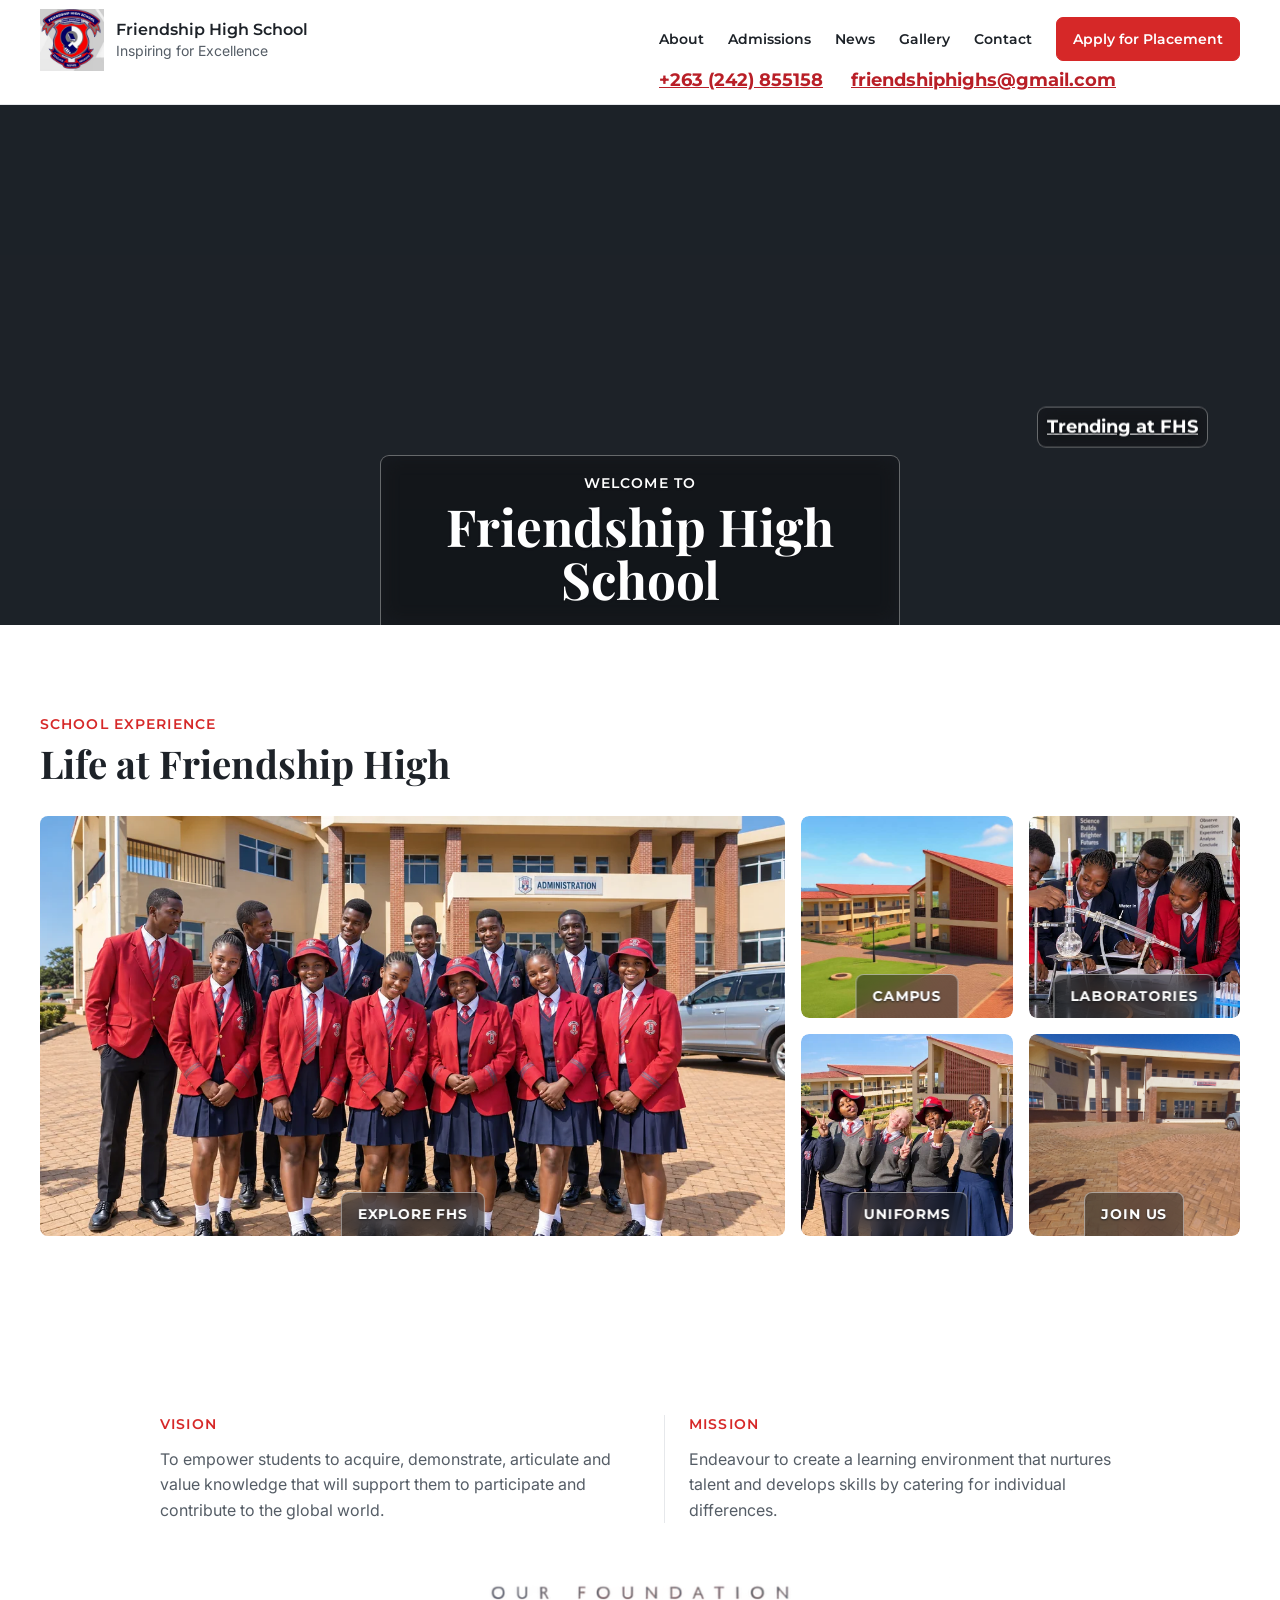
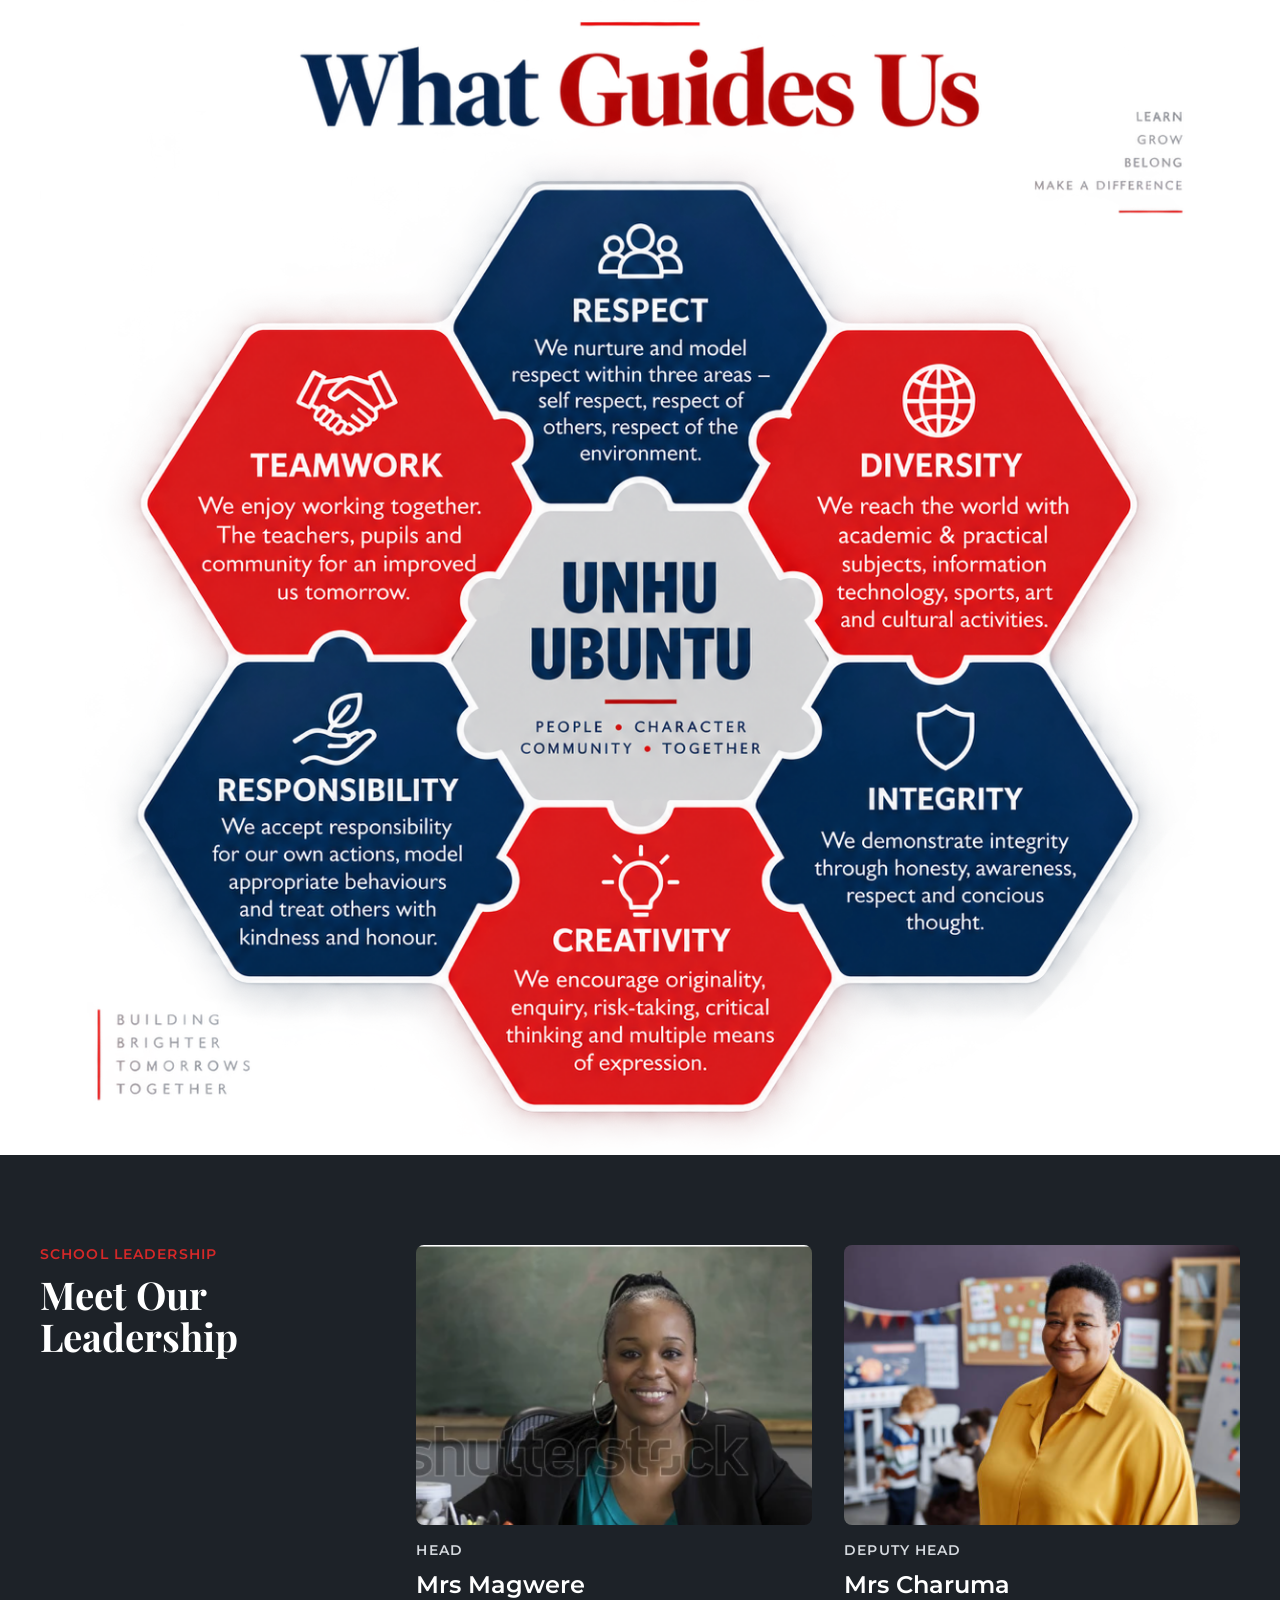
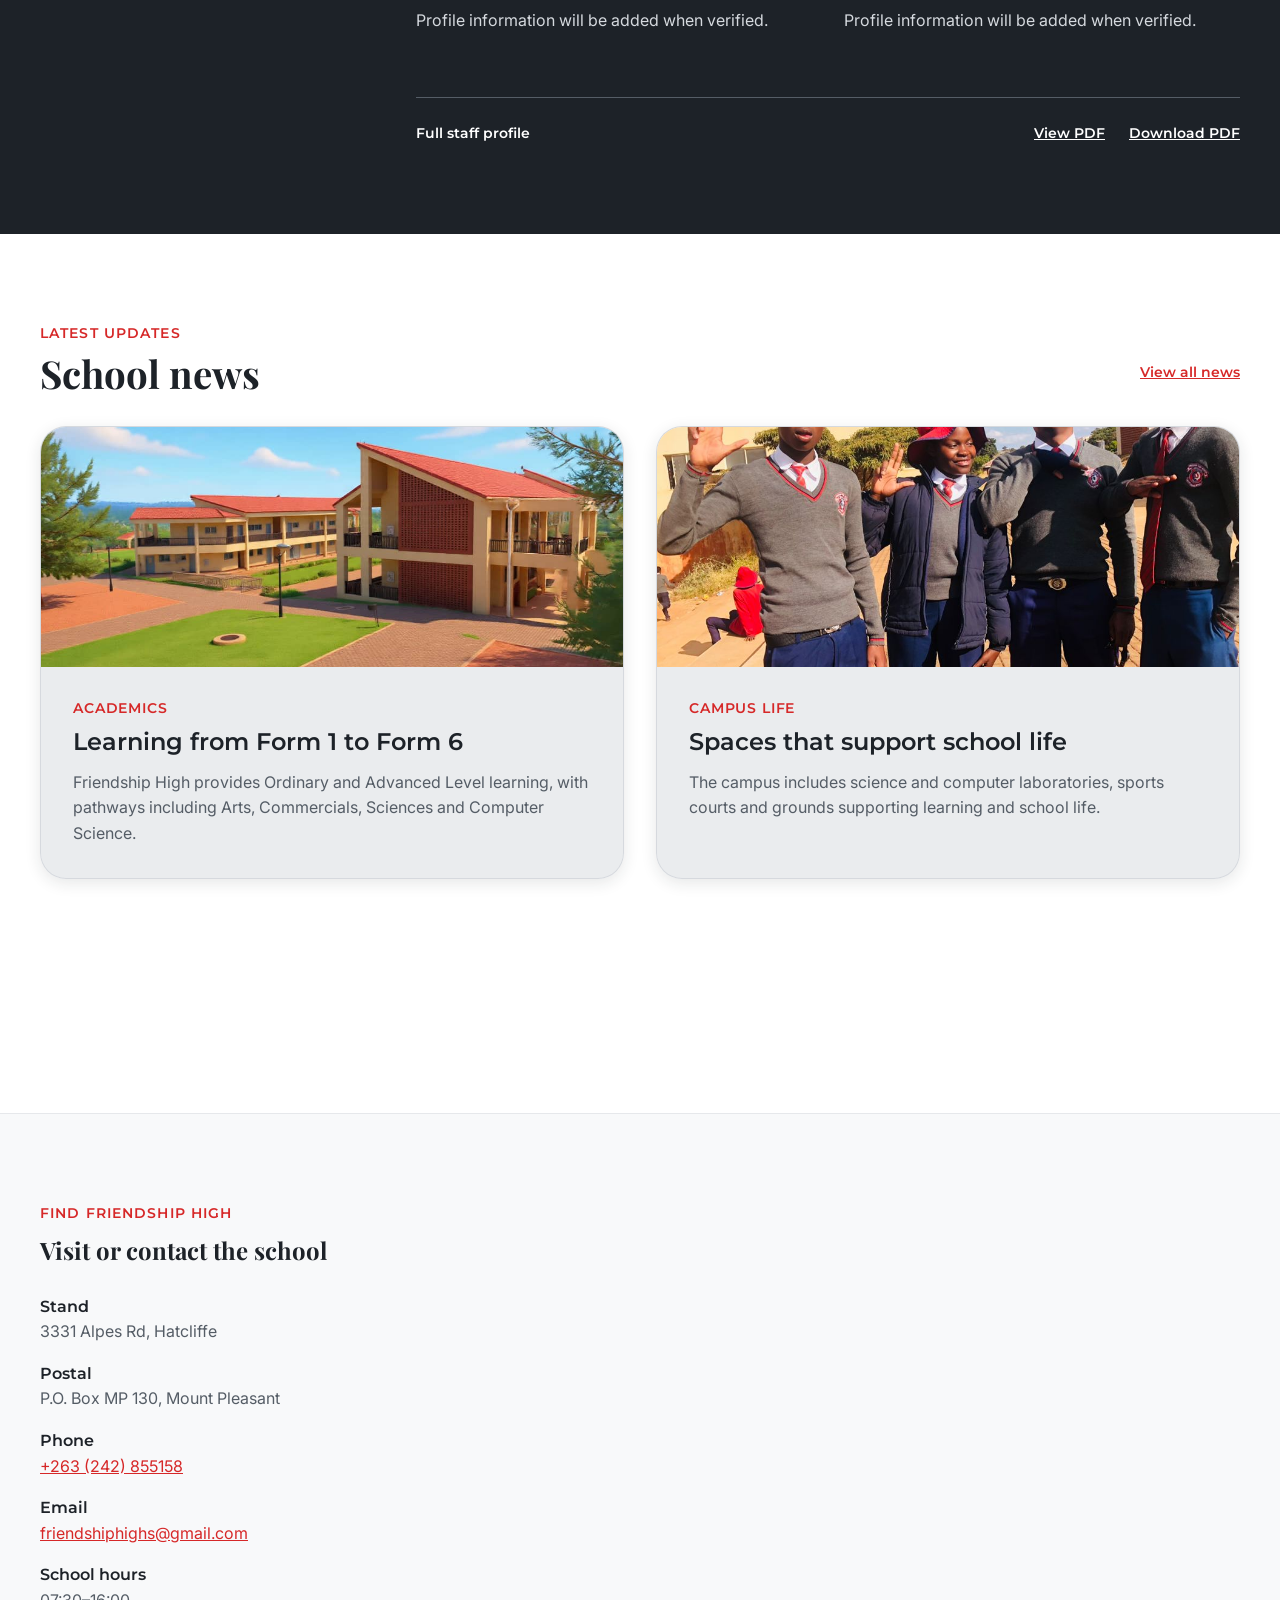
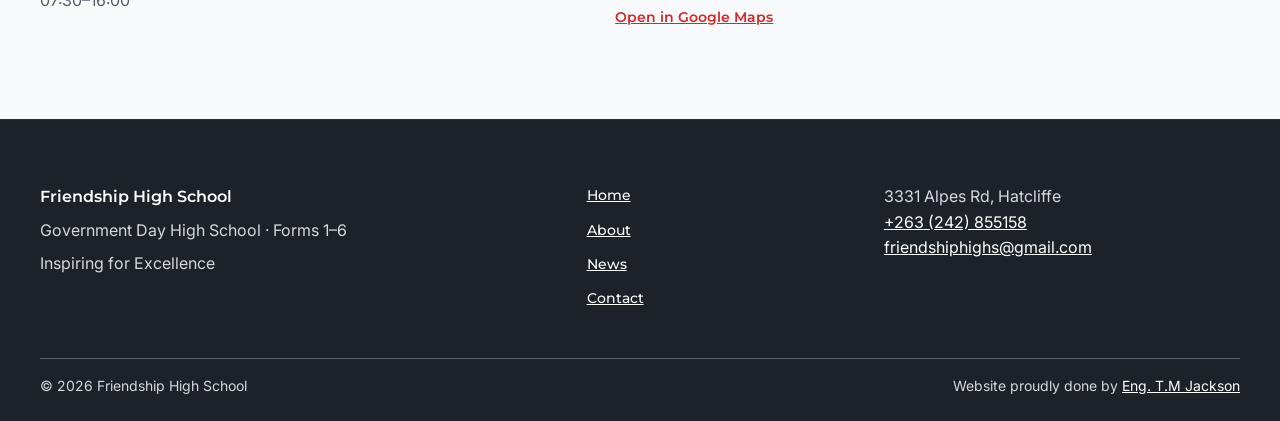
==== index.html @ 5ed2aac4 "Publish Friendship High School website" ====
<!doctype html>
<html lang="en">
<head>
  <meta charset="utf-8">
  <meta name="viewport" content="width=device-width, initial-scale=1">
  <meta name="description" content="Friendship High School, a government day high school in Hatcliffe, Harare.">
  <title>Friendship High School | Hatcliffe, Harare</title>
  <link rel="preconnect" href="https://fonts.googleapis.com">
  <link rel="preconnect" href="https://fonts.gstatic.com" crossorigin>
  <link href="https://fonts.googleapis.com/css2?family=Inter:wght@400;500;600;700&amp;family=Montserrat:wght@500;600;700&amp;family=Playfair+Display:wght@600;700&amp;display=swap" rel="stylesheet">
  <link rel="stylesheet" href="static/css/main.css">
  <script src="static/js/main.js" defer></script>
</head>
<body>
  <a class="skip-link" href="#main-content">Skip to main content</a>

  <header class="site-header">
    <div class="container header-layout">
      <a class="school-mark" href="index.html" aria-label="Friendship High School home">
        <img class="school-logo" src="static/images/friendship-high-logo.png" alt="">
        <span>
          <strong>Friendship High School</strong>
          <small>Inspiring for Excellence</small>
        </span>
      </a>

      <button class="menu-toggle" type="button" aria-expanded="false" aria-controls="primary-navigation">
        <span class="menu-icon" aria-hidden="true"></span>
        <span>Menu</span>
      </button>

      <nav id="primary-navigation" class="primary-navigation" aria-label="Primary navigation">
        <a href="about.html" >About</a>
        <a href="admissions.html" >Admissions</a>
        <a href="news.html" >News</a>
        <a href="gallery.html" >Gallery</a>
        <a href="contact.html" >Contact</a>
        <a class="placement-link" href="admissions.html#application">Apply for Placement</a>
        <div class="header-contact-ticker" aria-label="School contact details">
          <div class="header-contact-ticker-track">
            <a href="tel:+263242855158">+263 (242) 855158</a>
            <a href="mailto:friendshiphighs@gmail.com">friendshiphighs@gmail.com</a>
          </div>
        </div>
      </nav>
    </div>
  </header>

  <main id="main-content">
    
  <section id="welcome" class="section hero" aria-labelledby="hero-title">
    <div class="container hero-layout">
      <div class="hero-copy">
        <div class="hero-welcome">
          <p class="eyebrow">Welcome to</p>
          <h1 id="hero-title"><span>Friendship High</span><span>School</span></h1>
        </div>
        <div class="hero-contact-ticker" aria-label="School contact details">
          <div class="hero-contact-ticker-track">
            <a href="tel:+263242855158">+263 (242) 855158</a>
            <a href="mailto:friendshiphighs@gmail.com">friendshiphighs@gmail.com</a>
          </div>
        </div>
        <a class="hero-trending" href="news.html">Trending at FHS</a>
      </div>
      <video class="hero-video" autoplay muted loop playsinline preload="metadata" aria-label="Aerial view of Friendship High School">
        <source src="static/videos/fhs-aerial.mp4" type="video/mp4">
      </video>
    </div>
  </section>

  <section id="experience" class="section experience" aria-labelledby="experience-title">
    <div class="container">
      <div class="section-heading">
        <p class="eyebrow">School experience</p>
        <h2 id="experience-title">Life at Friendship High</h2>
      </div>
      <div class="experience-grid">
        <div class="experience-visual experience-main-picture">
          <picture>
            <source type="image/webp" srcset="static/images/homepage-experience-main-administration-2026-09-640.webp 640w, static/images/homepage-experience-main-administration-2026-09-1200.webp 1200w, static/images/homepage-experience-main-administration-2026-09-1692.webp 1692w" sizes="(max-width: 800px) 100vw, 67vw">
            <img class="experience-main" src="static/images/homepage-experience-main-administration-2026-09.png" width="1692" height="930" alt="Friendship High School learners gathered outside the administration building." loading="lazy">
          </picture>
          <a class="experience-image-link" href="about.html">Explore FHS</a>
        </div>
        <div class="experience-supporting">
          <div class="experience-visual">
            <picture>
              <img src="static/images/school-campus.jpg" width="1080" height="607" alt="Friendship High School campus buildings and courtyard." loading="lazy">
            </picture>
            <a class="experience-image-link" href="gallery.html">Campus</a>
          </div>
          <div class="experience-visual">
            <picture>
              <source type="image/webp" srcset="static/images/homepage-experience-science-2026-09-640.webp 640w, static/images/homepage-experience-science-2026-09-1200.webp 1200w, static/images/homepage-experience-science-2026-09-1671.webp 1671w" sizes="(max-width: 520px) 50vw, 17vw">
              <img src="static/images/homepage-experience-science-2026-09.png" width="1671" height="941" alt="Friendship High School learners conducting a science experiment in a laboratory." loading="lazy">
            </picture>
            <a class="experience-image-link" href="gallery.html">Laboratories</a>
          </div>
          <div class="experience-visual">
            <picture>
              <source type="image/webp" srcset="static/images/homepage-experience-learners-campus-2026-09-640.webp 640w, static/images/homepage-experience-learners-campus-2026-09-1200.webp 1200w, static/images/homepage-experience-learners-campus-2026-09-1672.webp 1672w" sizes="(max-width: 520px) 50vw, 17vw">
              <img src="static/images/homepage-experience-learners-campus-2026-09.png" width="1672" height="941" alt="Six Friendship High School learners standing together on the school grounds." loading="lazy">
            </picture>
            <a class="experience-image-link" href="about.html">Uniforms</a>
          </div>
          <div class="experience-visual">
            <img src="static/images/school-life-tile-4.jpg" alt="Friendship High School administration block and paved entrance area." loading="lazy">
            <a class="experience-image-link" href="admissions.html">Join Us</a>
          </div>
        </div>
      </div>
    </div>
  </section>

  <section id="identity" class="section identity" aria-labelledby="identity-title">
    <div class="container">
      <div class="foundation-statements">
        <article>
          <p class="eyebrow">Vision</p>
          <p>To empower students to acquire, demonstrate, articulate and value knowledge that will support them to participate and contribute to the global world.</p>
        </article>
        <article>
          <p class="eyebrow">Mission</p>
          <p>Endeavour to create a learning environment that nurtures talent and develops skills by catering for individual differences.</p>
        </article>
      </div>
      <figure class="foundation-visual">
        <a href="static/images/our-foundation-v2.png" target="_blank" rel="noopener" aria-label="Open the What Guides Us graphic at full size">
          <img src="static/images/our-foundation-v2.png" alt="Our Foundation: Friendship High School values of Respect, Diversity, Teamwork, Integrity, Creativity and Responsibility, centred around Unhu Ubuntu.">
        </a>
        <figcaption id="identity-title" class="visually-hidden">What Guides Us</figcaption>
      </figure>
    </div>
  </section>

  <section id="leadership" class="section leadership" aria-labelledby="leadership-title">
    <div class="container leadership-layout">
      <div class="section-heading leadership-heading">
        <p class="eyebrow">School leadership</p>
        <h2 id="leadership-title">Meet Our Leadership</h2>
      </div>

      <div class="leadership-profiles">
        <article class="leader-profile">
          <img class="leader-photo" src="static/images/head-portrait-temporary.png" alt="Temporary portrait image for the Head, Mrs Magwere.">
          <p class="leader-role">Head</p>
          <h3>Mrs Magwere</h3>
          <p>Profile information will be added when verified.</p>
        </article>

        <article class="leader-profile">
          <img class="leader-photo" src="static/images/deputy-portrait-temporary.png" alt="Temporary portrait image for the Deputy Head, Mrs Charuma.">
          <p class="leader-role">Deputy Head</p>
          <h3>Mrs Charuma</h3>
          <p>Profile information will be added when verified.</p>
        </article>
      </div>

      <div class="staff-profile-actions" aria-label="Full staff profile document">
        <span>Full staff profile</span>
        <a href="static/documents/leadership-and-staff-profile.pdf" target="_blank" rel="noopener">View PDF</a>
        <a href="static/documents/leadership-and-staff-profile.pdf" download>Download PDF</a>
      </div>
    </div>
  </section>

  <section id="news" class="section news" aria-labelledby="news-title">
    <div class="container">
      <div class="news-heading-row">
        <div class="section-heading">
          <p class="eyebrow">Latest updates</p>
          <h2 id="news-title">School news</h2>
        </div>
        <a class="news-all-link" href="news.html">View all news</a>
      </div>
      <div class="news-list">
        <article class="news-item">
          <img class="news-image" src="static/images/school-campus.jpg" alt="Friendship High School campus buildings and courtyard.">
          <div class="news-item-copy">
            <p class="placeholder-label">Academics</p>
            <h3>Learning from Form 1 to Form 6</h3>
            <p>Friendship High provides Ordinary and Advanced Level learning, with pathways including Arts, Commercials, Sciences and Computer Science.</p>
          </div>
        </article>
        <article class="news-item">
          <img class="news-image" src="static/images/school-life-learners.jpg" alt="Friendship High School learners standing together outdoors.">
          <div class="news-item-copy">
            <p class="placeholder-label">Campus life</p>
            <h3>Spaces that support school life</h3>
            <p>The campus includes science and computer laboratories, sports courts and grounds supporting learning and school life.</p>
          </div>
        </article>
      </div>
    </div>
  </section>

  <section id="find-us" class="section location" aria-labelledby="location-title">
    <div class="container location-layout">
      <div>
        <p class="eyebrow">Find Friendship High</p>
        <h2 id="location-title">Visit or contact the school</h2>
        <address class="contact-details">
          <p><strong>Stand</strong><br>3331 Alpes Rd, Hatcliffe</p>
          <p><strong>Postal</strong><br>P.O. Box MP 130, Mount Pleasant</p>
          <p><strong>Phone</strong><br><a href="tel:+263242855158">+263 (242) 855158</a></p>
          <p><strong>Email</strong><br><a href="mailto:friendshiphighs@gmail.com">friendshiphighs@gmail.com</a></p>
          <p><strong>School hours</strong><br>07:30–16:00</p>
        </address>
      </div>
      <div class="location-map">
        <iframe title="Satellite map showing Friendship High School in Hatcliffe, Harare" src="https://www.google.com/maps?q=Friendship%20High%20School%2C%203331%20Alpes%20Road%2C%20Hatcliffe%2C%20Harare%2C%20Zimbabwe&amp;output=embed&amp;t=k" loading="lazy" referrerpolicy="no-referrer-when-downgrade"></iframe>
        <a href="https://www.google.com/maps/search/?api=1&amp;query=Friendship%20High%20School%2C%203331%20Alpes%20Road%2C%20Hatcliffe%2C%20Harare%2C%20Zimbabwe" target="_blank" rel="noopener noreferrer">Open in Google Maps</a>
      </div>
    </div>
  </section>

  </main>

  <footer class="site-footer">
    <div class="container footer-layout">
      <div>
        <strong>Friendship High School</strong>
        <p>Government Day High School · Forms 1–6</p>
        <p>Inspiring for Excellence</p>
      </div>
      <nav aria-label="Footer navigation">
        <a href="index.html#welcome">Home</a>
        <a href="about.html">About</a>
        <a href="news.html">News</a>
        <a href="contact.html">Contact</a>
      </nav>
      <address>
        3331 Alpes Rd, Hatcliffe<br>
        <a href="tel:+263242855158">+263 (242) 855158</a><br>
        <a href="mailto:friendshiphighs@gmail.com">friendshiphighs@gmail.com</a>
      </address>
    </div>
    <div class="container footer-meta">
      <p>&copy; 2026 Friendship High School</p>
      <p>Website proudly done by <a href="https://www.linkedin.com/in/tapiwa-jackson-b3b08333b/" target="_blank" rel="noopener noreferrer">Eng. T.M Jackson</a></p>
    </div>
  </footer>
</body>
</html>
---- static/css/main.css ----
:root {
  --red-700: #b91f27;
  --red-600: #d62828;
  --red-500: #e2383f;
  --red-400: #ed555d;
  --charcoal-900: #1d2228;
  --charcoal-800: #292f36;
  --grey-700: #555d66;
  --grey-500: #7a8188;
  --grey-300: #d5d9de;
  --grey-200: #e6e8eb;
  --grey-100: #f4f5f6;
  --grey-50: #f8f9fa;
  --white: #ffffff;
  --color-primary: var(--red-600);
  --color-primary-hover: var(--red-700);
  --color-text: var(--charcoal-900);
  --color-text-secondary: var(--grey-700);
  --color-text-muted: var(--grey-500);
  --color-background: var(--white);
  --color-surface: var(--white);
  --color-surface-subtle: var(--grey-50);
  --color-border: var(--grey-200);
  --color-footer: var(--charcoal-900);
  --color-footer-secondary: var(--grey-300);
  --color-footer-link-hover: var(--red-400);
  --container-max: 1200px;
  --container: var(--container-max);
  --container-padding: clamp(1.25rem, 4vw, 2.5rem);
  --gutter: 32px;
  --section-space: clamp(4rem, 7vw, 6rem);
  --space-xs: .5rem;
  --space-sm: .75rem;
  --space-md: 1rem;
  --space-lg: 1.5rem;
  --space-xl: 2rem;
  --space-2xl: 3rem;
  --space-3xl: 4rem;
  --space-4xl: 6rem;
  --text-h1: clamp(2rem, 4vw, 3.5rem);
  --text-h2: clamp(1.7rem, 3vw, 2.5rem);
  --text-h3: clamp(1.15rem, 2vw, 1.5rem);
  --text-body: 1rem;
  --text-small: .875rem;
  --text-ui: clamp(.875rem, 1.05vw, .9375rem);
  --text-hero-link: clamp(1rem, 1.5vw, 1.125rem);
  --text-readable-label: clamp(.875rem, 1.1vw, 1rem);
  --font-heading: "Playfair Display", Georgia, serif;
  --font-ui: "Montserrat", Arial, sans-serif;
  --font-body: "Inter", Arial, sans-serif;
}

* { box-sizing: border-box; }
html { scroll-behavior: smooth; }
body { margin: 0; color: var(--color-text); background: var(--color-background); font-family: var(--font-body); font-size: var(--text-body); font-weight: 400; line-height: 1.6; }
h1, h2 { color: var(--color-text); font-family: var(--font-heading); font-weight: 700; }
h3 { color: var(--color-text); font-family: var(--font-ui); font-size: var(--text-h3); font-weight: 600; line-height: 1.3; }
a { color: inherit; }
a:hover { color: var(--color-primary); text-decoration: underline; }
a:focus-visible, button:focus-visible { outline: 3px solid var(--color-primary); outline-offset: 3px; }
.container { width: min(calc(100% - (var(--container-padding) * 2)), var(--container-max)); margin-inline: auto; }
.skip-link { position: fixed; top: 8px; left: 8px; z-index: 10; padding: 10px 14px; background: var(--white); transform: translateY(-150%); }
.skip-link:focus { transform: translateY(0); }

.site-header { border-bottom: 1px solid var(--color-border); background: var(--color-surface); }
.header-layout { min-height: 104px; display: flex; align-items: flex-start; justify-content: space-between; gap: var(--space-lg); padding-top: 8px; }
.school-mark { display: flex; align-items: center; gap: var(--space-sm); text-decoration: none; line-height: 1.2; }
.school-mark strong, .school-mark small { display: block; }
.school-mark strong { font-family: var(--font-ui); font-weight: 600; }
.school-mark small { margin-top: 4px; color: var(--color-text-secondary); font-size: var(--text-small); }
.school-logo { display: block; width: 64px; height: 64px; flex: 0 0 auto; object-fit: contain; }
.primary-navigation { position: relative; display: flex; align-items: center; gap: var(--space-lg); margin-top: 9px; }
.primary-navigation > a { padding-block: 10px; text-decoration: none; transition: color 180ms ease; }
.primary-navigation > a:hover, .primary-navigation > a:focus-visible { color: var(--color-primary); text-decoration: underline; text-decoration-color: var(--color-primary); text-decoration-thickness: 1px; text-underline-offset: 3px; }
.header-contact-ticker { position: absolute; top: calc(100% + 4px); left: 0; width: 100%; height: 30px; overflow: hidden; background: var(--color-surface); color: var(--color-primary-hover); font-size: var(--text-hero-link); font-weight: 700; line-height: 30px; white-space: nowrap; }
.header-contact-ticker-track { position: absolute; display: flex; width: max-content; gap: 28px; animation: contact-ticker 12s linear infinite; }
.header-contact-ticker a:hover { color: var(--color-primary-hover); text-decoration-thickness: 2px; }
.header-contact-ticker:hover .header-contact-ticker-track { animation-play-state: paused; }
.header-contact-ticker:focus-within { height: auto; overflow: visible; white-space: normal; }
.header-contact-ticker:focus-within .header-contact-ticker-track { position: static; width: auto; flex-wrap: wrap; gap: 4px 20px; animation: none; transform: none; }
.primary-navigation, .menu-toggle { font-family: var(--font-ui); font-size: var(--text-ui); font-weight: 600; }
.placement-link, .primary-action { display: inline-block; border: 1px solid var(--color-border); border-radius: 7px; padding: 10px 16px; text-decoration: none; transition: background-color 180ms ease, border-color 180ms ease, transform 180ms ease; }
.primary-navigation .placement-link { border-color: var(--color-primary); background: var(--color-primary); color: var(--white); }
.primary-navigation .placement-link:hover { border-color: var(--color-primary-hover); background: var(--color-primary-hover); color: var(--white); text-decoration: underline; text-decoration-color: var(--white); transform: translateY(-2px); }
.primary-navigation .placement-link:focus-visible { outline-color: var(--charcoal-900); color: var(--white); text-decoration: underline; }
.menu-toggle { display: none; min-height: 44px; border: 1px solid var(--color-border); border-radius: 7px; background: var(--color-surface); padding: 8px 12px; }

.section { padding-block: var(--section-space); }
.section-heading { margin-bottom: var(--space-xl); }
.section-heading h2, .hero h1 { margin: 0; font-family: var(--font-heading); font-weight: 700; line-height: 1.1; }
.section-heading h2 { font-size: var(--text-h2); }
.eyebrow { margin: 0 0 var(--space-xs); color: var(--color-primary); font-family: var(--font-ui); font-size: var(--text-small); font-weight: 600; line-height: 1.4; letter-spacing: .08em; text-transform: uppercase; }
.hero { padding-block: 0; }
.hero-layout { display: grid; width: 100%; max-width: none; min-height: 520px; }
.hero-layout > * { grid-area: 1 / 1; }
.hero-layout::after { content: ""; grid-area: 1 / 1; z-index: 0; background: color-mix(in srgb, var(--charcoal-900) 16%, transparent); pointer-events: none; }
.hero-copy { position: relative; z-index: 1; width: 100%; max-width: var(--container); min-height: 520px; margin-inline: auto; }
.hero-welcome { position: absolute; bottom: 0; left: 50%; width: min(520px, calc(100% - 360px)); padding: 18px 24px; border: 1px solid rgba(255, 255, 255, .35); border-bottom: 0; border-radius: 9px 9px 0 0; background: rgba(20, 24, 28, .45); backdrop-filter: blur(10px) brightness(.65); color: var(--white); text-align: center; text-shadow: 0 1px 2px rgba(20, 24, 28, .8); transform: translateX(-50%); }
.hero .hero-welcome h1 { max-width: none; color: var(--white); font-size: var(--text-h1); line-height: 1.05; }
.hero-welcome h1 span { display: block; }
.hero-welcome .eyebrow { margin-bottom: 6px; font-size: var(--text-small); color: var(--white); }
.hero-trending { position: absolute; z-index: 2; padding: 6px 10px; border-radius: 9px; background: rgba(20, 24, 28, .45); box-shadow: inset 0 0 0 1px rgba(255, 255, 255, .35); backdrop-filter: blur(10px) brightness(.65); color: var(--white); font-family: var(--font-ui); font-size: var(--text-hero-link); font-weight: 700; text-shadow: 0 1px 2px rgba(20, 24, 28, .8); }
.hero-trending:hover { color: var(--white); text-decoration-thickness: 2px; }
.hero-contact-ticker { position: absolute; z-index: 2; top: 18px; left: var(--gutter); display: none; width: calc(100% - (var(--gutter) * 2)); height: 38px; overflow: hidden; border-radius: 9px; background: rgba(20, 24, 28, .45); box-shadow: inset 0 0 0 1px rgba(255, 255, 255, .35); backdrop-filter: blur(10px) brightness(.65); color: var(--white); font-family: var(--font-ui); font-size: var(--text-hero-link); font-weight: 700; line-height: 38px; text-shadow: 0 1px 2px rgba(20, 24, 28, .8); white-space: nowrap; }
.hero-contact-ticker-track { position: absolute; display: flex; width: max-content; gap: 28px; animation: contact-ticker 12s linear infinite; }
.hero-contact-ticker a:hover { color: var(--white); text-decoration-thickness: 2px; }
.hero-trending:focus-visible, .hero-contact-ticker a:focus-visible { outline-color: var(--white); }
.hero-contact-ticker:hover .hero-contact-ticker-track, .hero-contact-ticker:focus-within .hero-contact-ticker-track { animation-play-state: paused; }
.hero-contact-ticker:focus-within { height: auto; overflow: visible; white-space: normal; }
.hero-contact-ticker:focus-within .hero-contact-ticker-track { position: static; width: auto; flex-wrap: wrap; gap: 4px 20px; animation: none; transform: none; }
.hero-trending { top: 62%; right: var(--gutter); transform: translateY(-50%); }
@keyframes contact-ticker {
  from { left: 0; transform: translateX(-100%); }
  to { left: 100%; transform: translateX(0); }
}
.hero h1 { max-width: 650px; font-size: var(--text-h1); }
.lead { max-width: 540px; margin: 20px 0 28px; font-size: var(--text-body); }
.image-placeholder { display: grid; place-items: center; min-height: 160px; border: 1px solid var(--color-border); background: var(--grey-100); color: var(--color-text-secondary); text-align: center; padding: 16px; }
.hero-video { display: block; width: 100%; height: 520px; object-fit: cover; background: var(--charcoal-900); }

.identity { padding-block: 0; background: var(--color-surface); }
.foundation-statements .eyebrow { margin-bottom: 12px; color: var(--color-primary); font-size: var(--text-readable-label); line-height: 1.4; }
.foundation-statements p:last-child { color: var(--color-text-secondary); }
.identity .container { width: min(calc(100% - (var(--container-padding) * 2)), var(--container-max)); }
.foundation-statements { display: grid; grid-template-columns: minmax(0, 1fr) minmax(0, 1fr); align-items: start; gap: var(--space-2xl); width: min(100%, 960px); margin: 0 auto; padding: var(--section-space) 0 var(--space-xl); }
.foundation-statements article { padding-right: 0; }
.foundation-statements article + article { padding-left: var(--space-lg); border-left: 1px solid var(--color-border); }
.foundation-statements p:last-child { max-width: 46ch; margin: 0; }
.foundation-visual { width: min(100%, var(--container-max)); margin: 0 auto; }
.foundation-visual a { display: block; }
.foundation-visual img { display: block; width: 100%; height: auto; }
.visually-hidden { position: absolute; width: 1px; height: 1px; padding: 0; margin: -1px; overflow: hidden; clip: rect(0, 0, 0, 0); white-space: nowrap; border: 0; }

.experience { background: var(--color-surface); }
.experience-grid { display: grid; grid-template-columns: minmax(0, 1.7fr) minmax(0, 1fr); gap: var(--space-md); }
.experience-main-picture, .experience-main { display: block; width: 100%; }
.experience-main-picture { align-self: start; overflow: hidden; border-radius: 8px; }
.experience-main { height: auto; aspect-ratio: 16 / 9; object-fit: cover; object-position: center; }
.experience-supporting { display: grid; grid-template-columns: minmax(0, 1fr) minmax(0, 1fr); gap: var(--space-md); }
.experience-visual { position: relative; min-width: 0; overflow: hidden; border-radius: 8px; }
.experience-visual picture { display: block; width: 100%; height: 100%; }
.experience-supporting .experience-visual { min-height: 160px; }
.experience-supporting img { display: block; width: 100%; height: 100%; min-height: 160px; border-radius: 8px; object-fit: cover; }
.experience-image-link { position: absolute; z-index: 1; bottom: 0; left: 50%; display: inline-flex; min-height: 44px; max-width: calc(100% - 20px); align-items: center; justify-content: center; padding: 10px 16px; border: 1px solid rgba(255,255,255,.48); border-bottom: 0; border-radius: 8px 8px 0 0; background: rgba(20,24,28,.48); backdrop-filter: blur(10px); color: var(--white); font-family: var(--font-ui); font-size: var(--text-small); font-weight: 700; line-height: 1.2; letter-spacing: .06em; text-align: center; text-decoration: none; text-shadow: 0 1px 2px rgba(20,24,28,.8); text-transform: uppercase; transform: translateX(-50%); transition: background-color 180ms ease, transform 180ms ease; }
.experience-image-link:hover { background: rgba(20,24,28,.68); color: var(--white); text-decoration: none; transform: translate(-50%,-2px); }
.experience-image-link:focus-visible { outline-color: var(--white); }
.leadership { background: var(--color-footer); color: var(--white); }
.leadership .eyebrow { color: var(--color-primary); }
.leadership h2, .leadership h3 { color: var(--white); }
.leadership-layout { display: grid; grid-template-columns: minmax(0, .55fr) minmax(0, 1.45fr); gap: var(--space-3xl); align-items: start; }
.leadership-heading { margin: 0; }
.leadership-profiles { display: grid; grid-template-columns: minmax(0, 1fr) minmax(0, 1fr); gap: var(--space-xl); }
.leader-profile { margin: 0; }
.leader-photo { display: block; width: 100%; height: 280px; margin-bottom: var(--space-md); border-radius: 8px; object-fit: cover; object-position: center top; }
.leader-role { margin: 0 0 var(--space-xs); color: var(--color-footer-secondary); font-family: var(--font-ui); font-size: var(--text-small); font-weight: 600; line-height: 1.4; letter-spacing: .08em; text-transform: uppercase; }
.leader-profile h3 { margin: 0 0 var(--space-xs); font-family: var(--font-ui); font-size: var(--text-h3); font-weight: 600; }
.leader-profile p:last-child { margin: 0; color: var(--color-footer-secondary); }
.staff-profile-actions { grid-column: 2; display: flex; align-items: center; gap: var(--space-lg); padding-top: var(--space-lg); border-top: 1px solid var(--grey-700); font-family: var(--font-ui); font-size: var(--text-ui); }
.staff-profile-actions span { margin-right: auto; font-weight: 600; }
.staff-profile-actions a { color: var(--white); font-weight: 600; }
.staff-profile-actions a:hover, .staff-profile-actions a:focus-visible { color: var(--color-footer-link-hover); }
.staff-profile-actions a:focus-visible { outline-color: var(--color-footer-link-hover); }
.news { padding-bottom: calc(var(--section-space) + var(--space-4xl) + var(--space-2xl)); background: var(--color-surface); }
.news .placeholder-label { color: var(--color-primary); }
.news-item p:last-child { color: var(--color-text-secondary); }
.news-heading-row { display: flex; align-items: end; justify-content: space-between; gap: var(--space-xl); margin-bottom: var(--space-xl); }
.news-heading-row .section-heading { margin-bottom: 0; }
.news-all-link { display: inline-flex; min-height: 44px; align-items: center; color: var(--color-primary); font-family: var(--font-ui); font-size: var(--text-ui); font-weight: 600; }
.news-all-link:hover { color: var(--color-primary-hover); }
.news-list { display: grid; grid-template-columns: minmax(0, 1fr) minmax(0, 1fr); gap: var(--space-xl); }
.news-item { display: flex; overflow: hidden; flex-direction: column; border: 1px solid rgba(213,217,222,.95); border-radius: 26px; background: rgba(230,232,235,.82); box-shadow: 0 4px 16px rgba(29,34,40,.11), inset 0 1px 0 rgba(255,255,255,.72); backdrop-filter: blur(10px); transition: box-shadow 180ms ease, transform 180ms ease; }
.news-item:hover { transform: translateY(-2px); }
.news-item:hover { box-shadow: 0 7px 20px rgba(29,34,40,.14); }
.news-item h3 { margin: var(--space-xs) 0 var(--space-sm); }
.news-item h3, .placeholder-label, .contact-details strong, .footer-layout strong { font-family: var(--font-ui); font-weight: 600; }
.news-item p { margin-block: 0; }
.news-image { display: block; width: 100%; height: 240px; object-fit: cover; }
.news-item-copy { padding: var(--space-xl); }
.placeholder-label { font-size: var(--text-readable-label); font-weight: 600; line-height: 1.4; text-transform: uppercase; letter-spacing: .06em; }
.location { border-top: 1px solid var(--color-border); background: var(--color-surface-subtle); }
.location .eyebrow { color: var(--color-primary); }
.contact-details a, .location-map a { color: var(--color-primary); }
.contact-details a:hover, .location-map a:hover { color: var(--color-primary-hover); }
.location-layout { display: grid; grid-template-columns: minmax(0, .9fr) minmax(0, 1.1fr); gap: var(--space-3xl); align-items: start; }
.location h2 { margin: 0; }
.contact-details { color: var(--color-text-secondary); font-style: normal; }
.contact-details strong { color: var(--color-text); }
.contact-details p { margin-block: var(--space-md); }
.contact-details p:first-child { margin-top: var(--space-lg); }
.location-map iframe { display: block; width: 100%; height: 390px; border: 0; border-radius: 8px; }
.location-map a { display: inline-block; margin-top: var(--space-sm); font-family: var(--font-ui); font-size: var(--text-ui); font-weight: 600; }

.site-footer { padding-block: var(--space-3xl) var(--space-lg); border-top: 1px solid var(--charcoal-800); background: var(--color-footer); color: var(--white); }
.site-footer p, .site-footer address { color: var(--color-footer-secondary); }
.site-footer a { color: var(--white); }
.site-footer a:hover, .site-footer a:focus-visible { color: var(--color-footer-link-hover); text-decoration: underline; }
.site-footer a:focus-visible { outline-color: var(--color-footer-link-hover); }
.footer-layout { display: grid; grid-template-columns: minmax(0, 1.4fr) minmax(0, .7fr) minmax(0, 1fr); align-items: start; gap: var(--space-2xl); }
.footer-layout p { margin-block: 8px; }
.footer-layout nav { display: grid; align-content: start; gap: var(--space-sm); font-family: var(--font-ui); font-size: var(--text-small); font-weight: 500; }
.footer-layout address { font-style: normal; }
.copyright { margin-top: var(--space-2xl); padding-top: var(--space-md); border-top: 1px solid var(--grey-700); font-size: var(--text-small); }
.footer-meta { display: flex; justify-content: space-between; gap: var(--space-lg); margin-top: var(--space-2xl); padding-top: var(--space-md); border-top: 1px solid var(--grey-700); font-size: var(--text-small); }
.footer-meta p { margin: 0; }

/* About page: editorial layouts built on the shared type, colour and spacing system. */
.about-hero, .about-closing { position: relative; display: grid; min-height: clamp(420px, 48vw, 560px); overflow: hidden; isolation: isolate; }
.about-hero > img, .about-closing > img { position: absolute; z-index: -2; inset: 0; display: block; width: 100%; height: 100%; object-fit: cover; }
.about-hero::before, .about-closing::before { position: absolute; z-index: -1; inset: 0; content: ""; background: rgba(20, 24, 28, .42); }
.about-hero-content, .about-closing-content { display: flex; align-items: end; padding-block: var(--space-3xl); }
.about-hero-panel { max-width: 680px; padding: var(--space-xl); border: 1px solid rgba(255, 255, 255, .35); border-radius: 9px; background: rgba(20, 24, 28, .45); backdrop-filter: blur(10px); color: var(--white); }
.about-hero .about-hero-content { justify-content: center; padding-bottom: 0; }
.about-hero .about-hero-panel { width: min(610px, 100%); padding: clamp(16px, 2vw, 24px) clamp(20px, 3vw, 36px); border-bottom: 0; border-radius: 9px 9px 0 0; background: rgba(20, 24, 28, .4); text-align: center; }
.about-hero-panel .eyebrow { color: var(--white); }
.about-hero h1, .about-closing h2 { margin: 0; color: var(--white); font-family: var(--font-heading); font-weight: 700; line-height: 1.1; }
.about-hero h1 { font-size: var(--text-h1); }
.about-hero-intro { max-width: 58ch; margin: var(--space-md) auto 0; color: var(--white); }
.about-closing h2 { font-size: var(--text-h2); }
.about-section .section-heading { margin-bottom: var(--space-2xl); }
.about-split { display: grid; grid-template-columns: repeat(2, minmax(0, 1fr)); align-items: center; gap: var(--space-3xl); }
.about-prose { max-width: 55ch; }
.about-prose > p:first-child { margin-top: 0; }
.about-prose p { color: var(--color-text-secondary); }
.about-editorial-image { display: block; width: 100%; height: clamp(300px, 36vw, 460px); border-radius: 8px; object-fit: cover; }
.about-facts { padding-top: var(--space-lg); border-top: 1px solid var(--color-border); color: var(--color-text) !important; font-family: var(--font-ui); font-size: var(--text-small); font-weight: 600; }
.about-section-intro { max-width: 68ch; margin: calc(-1 * var(--space-lg)) 0 var(--space-2xl); color: var(--color-text-secondary); }
.about-upcoming { display: inline-flex; flex-wrap: wrap; gap: var(--space-xs); align-items: baseline; margin-top: var(--space-lg); color: var(--color-text); font-family: var(--font-ui); font-size: var(--text-ui); font-weight: 600; }
.about-upcoming span { color: var(--color-text-secondary); font-family: var(--font-body); font-size: var(--text-small); font-weight: 400; }
.about-draft-note { color: var(--color-text-secondary); }
.about-story { background: var(--color-surface-subtle); }
.about-timeline { display: grid; grid-template-columns: repeat(4, minmax(0, 1fr)); gap: var(--space-md); margin: var(--space-2xl) 0; padding: 0; list-style: none; }
.about-timeline li { min-width: 0; padding: var(--space-lg) var(--space-md) 0; border-top: 2px solid var(--color-border); }
.about-timeline li::before { display: block; width: 9px; height: 9px; margin: calc(-1 * var(--space-lg) - 5px) 0 var(--space-lg); border-radius: 50%; background: var(--color-primary); content: ""; }
.about-timeline time, .about-timeline strong, .about-timeline span { display: block; }
.about-timeline time { margin-bottom: var(--space-xs); color: var(--color-primary); font-family: var(--font-ui); font-size: var(--text-small); font-weight: 700; letter-spacing: .04em; text-transform: uppercase; }
.about-timeline strong { font-family: var(--font-ui); font-size: var(--text-ui); font-weight: 600; }
.about-timeline span { margin-top: var(--space-xs); color: var(--color-text-secondary); font-size: var(--text-small); }
.about-story-image { display: block; width: 100%; height: clamp(280px, 40vw, 480px); border-radius: 8px; object-fit: cover; object-position: center 58%; }
.about-history-detail { align-items: start; }
.about-media-placeholder { display: grid; min-height: 280px; place-items: center; padding: var(--space-xl); border: 1px solid var(--color-border); border-radius: 8px; background: var(--grey-100); color: var(--color-text-secondary); text-align: center; }
.about-facilities { display: grid; grid-template-columns: minmax(0, 1.3fr) minmax(0, .7fr); align-items: center; gap: var(--space-3xl); }
.about-facility-list { display: grid; gap: var(--space-sm); margin: var(--space-lg) 0 0; padding: 0; list-style: none; }
.about-facility-list li { position: relative; padding: var(--space-sm) 0 var(--space-sm) var(--space-lg); border-bottom: 1px solid var(--color-border); color: var(--color-text); font-family: var(--font-ui); font-weight: 600; }
.about-facility-list li::before { position: absolute; top: 1.15rem; left: 0; width: 7px; height: 7px; border-radius: 50%; background: var(--color-primary); content: ""; }
.about-statement-grid { display: grid; grid-template-columns: repeat(2, minmax(0, 1fr)); gap: var(--space-3xl); }
.about-statement-grid article + article { padding-left: var(--space-2xl); border-left: 1px solid var(--color-border); }
.about-statement-grid p:last-child { max-width: 50ch; margin-bottom: 0; color: var(--color-text-secondary); }
.about-values { grid-template-columns: minmax(0, 1.25fr) minmax(0, .75fr); }
.about-values a, .about-values img { display: block; width: 100%; }
.about-values img { height: auto; }
.about-values h3, .about-leadership h3 { margin-top: 0; }
.about-partnership { background: var(--color-surface-subtle); }
.about-leadership { grid-template-columns: minmax(0, .8fr) minmax(0, 1.2fr); }
.about-leadership figure { margin: 0; }
.about-leadership img { height: 360px; object-position: center top; }
.about-leadership figcaption { margin-top: var(--space-sm); color: var(--color-text-secondary); font-family: var(--font-ui); font-size: var(--text-small); font-weight: 600; }
.about-leadership-grid { display: grid; grid-template-columns: repeat(2, minmax(0, 1fr)); gap: var(--space-xl); width: min(100%, 880px); }
.about-leadership-grid figure { margin: 0; }
.about-leadership-grid img { height: 360px; object-position: center top; }
.about-leadership-grid figcaption { display: flex; justify-content: space-between; gap: var(--space-md); margin-top: var(--space-sm); color: var(--color-text-secondary); font-family: var(--font-ui); font-size: var(--text-small); }
.about-leadership-grid figcaption strong { color: var(--color-text); font-size: var(--text-ui); }
.about-leadership-grid figcaption span { font-weight: 600; text-transform: uppercase; }
.about-leadership-link { margin-top: var(--space-xl); }
.about-link { display: inline-flex; min-height: 44px; align-items: center; gap: var(--space-xs); color: var(--color-primary); font-family: var(--font-ui); font-size: var(--text-ui); font-weight: 600; }
.about-closing-actions { display: flex; flex-wrap: wrap; gap: var(--space-lg); }
.about-closing-copy { max-width: 60ch; margin: var(--space-md) 0 0; color: var(--grey-200); }
.about-closing-actions .about-link { color: var(--white); }
.about-closing-actions .about-link:hover, .about-closing-actions .about-link:focus-visible { color: var(--color-footer-link-hover); }
.about-closing .about-upcoming { color: var(--white); }
.about-closing .about-upcoming span { color: var(--grey-300); }

/* Admissions page */
.admissions-hero { position: relative; display: grid; min-height: 560px; overflow: hidden; isolation: isolate; }
.admissions-hero > img { position: absolute; z-index: -2; inset: 0; width: 100%; height: 100%; object-fit: cover; object-position: center 55%; }
.admissions-hero::before { position: absolute; z-index: -1; inset: 0; background: rgba(20, 24, 28, .24); content: ""; }
.admissions-hero-content { display: flex; align-items: end; justify-content: center; padding-block: var(--space-3xl) 0; }
.admissions-hero-panel { width: min(650px, 100%); padding: clamp(18px, 2.5vw, 28px) clamp(20px, 3vw, 36px); border: 1px solid rgba(255,255,255,.35); border-bottom: 0; border-radius: 9px 9px 0 0; background: rgba(20,24,28,.42); backdrop-filter: blur(10px); color: var(--white); text-align: center; }
.admissions-hero-panel .eyebrow, .admissions-hero-panel h1 { color: var(--white); }
.admissions-hero-panel h1 { margin: 0; font-family: var(--font-heading); font-size: var(--text-h1); line-height: 1.08; }
.admissions-hero-panel > p:not(.eyebrow) { max-width: 52ch; }
.admissions-hero-actions { display: flex; flex-wrap: wrap; align-items: center; justify-content: center; gap: var(--space-lg); margin-top: var(--space-lg); font-family: var(--font-ui); font-weight: 600; }
.admissions-primary { border-color: var(--color-primary); background: var(--color-primary); color: var(--white); }
.admissions-primary:hover { border-color: var(--color-primary-hover); background: var(--color-primary-hover); color: var(--white); transform: translateY(-2px); }
.admissions-section .section-heading > p:last-child, .admissions-lead { max-width: 68ch; color: var(--color-text-secondary); }
.admissions-intro { display: grid; grid-template-columns: minmax(0,.8fr) minmax(0,1.2fr); gap: var(--space-3xl); }
.admissions-intro .admissions-facts { grid-column: 1 / -1; }
.admissions-facts { display: grid; grid-template-columns: repeat(3,minmax(0,1fr)); margin: 0; border-block: 1px solid var(--color-border); }
.admissions-facts div { padding: var(--space-lg); }
.admissions-facts div + div { border-left: 1px solid var(--color-border); }
.admissions-facts dt, .entry-label { font-family: var(--font-ui); font-weight: 700; text-transform: uppercase; letter-spacing: .05em; }
.admissions-facts dd { margin: var(--space-xs) 0 0; color: var(--color-text-secondary); }
.admissions-entry, .placement-process, .admissions-faq { background: var(--color-surface-subtle); }
.entry-grid, .requirements-grid { display: grid; grid-template-columns: repeat(3,minmax(0,1fr)); gap: var(--space-xl); }
.entry-grid article { padding-top: var(--space-lg); border-top: 2px solid var(--color-border); }
.entry-label { margin: 0; color: var(--color-primary); font-size: var(--text-small); }
.entry-grid h3 { min-height: 3.2em; margin-block: var(--space-sm) var(--space-lg); }
.entry-grid a { display: inline-flex; min-height: 44px; align-items: center; color: var(--color-primary); font-family: var(--font-ui); font-weight: 600; }
.requirements article { scroll-margin-top: 24px; padding: var(--space-xl); border: 1px solid var(--color-border); border-radius: 8px; }
.requirements article:target { border-color: var(--color-primary); }
.requirements article h3 { margin-top: 0; }
.check-list { margin: 0; padding: 0; list-style: none; }
.check-list li { position: relative; padding: var(--space-xs) 0 var(--space-xs) var(--space-xl); }
.check-list li::before { position: absolute; left: 0; color: var(--color-primary); font-weight: 700; content: "✓"; }
.requirement-note { margin-bottom: 0; padding-top: var(--space-md); border-top: 1px solid var(--color-border); color: var(--color-text-secondary); }
.requirements-disclaimer { max-width: 72ch; margin: var(--space-xl) 0 0; color: var(--color-text-secondary); }
.placement-steps { display: grid; grid-template-columns: repeat(4,minmax(0,1fr)); gap: var(--space-md); margin: 0; padding: 0; list-style: none; }
.placement-steps li { position: relative; padding-top: var(--space-lg); border-top: 2px solid var(--color-border); }
.placement-steps li::before { position: absolute; top: -6px; left: 0; width: 10px; height: 10px; border-radius: 50%; background: var(--color-primary); content: ""; }
.placement-steps span, .placement-steps strong { display: block; font-family: var(--font-ui); }
.placement-steps span { margin-bottom: var(--space-xs); color: var(--color-primary); font-size: var(--text-small); font-weight: 700; }
.placement-notice { max-width: 850px; margin-top: var(--space-2xl); padding: var(--space-lg); border-left: 3px solid var(--color-primary); background: var(--color-surface); }
.placement-notice strong { font-family: var(--font-ui); text-transform: uppercase; }
.placement-notice p { margin-bottom: 0; color: var(--color-text-secondary); }
.uniform-grid { display: grid; grid-template-columns: repeat(2,minmax(0,1fr)); gap: var(--space-xl); }
.uniform-grid figure { margin: 0; }
.uniform-grid img { display: block; width: 100%; height: 340px; border-radius: 8px; object-fit: cover; }
.uniform-grid figcaption { padding-top: var(--space-md); }
.uniform-grid h3, .uniform-grid p { margin: 0; }
.uniform-grid p, .uniform-note { color: var(--color-text-secondary); }
.uniform-note { max-width: 76ch; margin-top: var(--space-xl); }
.faq-layout { display: grid; grid-template-columns: minmax(0,.65fr) minmax(0,1.35fr); gap: var(--space-3xl); }
.faq-list { border-top: 1px solid var(--color-border); }
.faq-list details { border-bottom: 1px solid var(--color-border); }
.faq-list summary { min-height: 52px; padding: var(--space-md) var(--space-xl) var(--space-md) 0; cursor: pointer; font-family: var(--font-ui); font-weight: 600; }
.faq-list details p { margin-top: 0; padding-right: var(--space-xl); color: var(--color-text-secondary); }
.application-heading { max-width: 760px; margin-bottom: var(--space-2xl); }
.application-heading h2 { margin: 0; font-size: var(--text-h2); }
.application-heading > p:last-child { color: var(--color-text-secondary); }
.application-preview { max-width: 960px; }
.application-preview-label { display: inline-flex; min-height: 32px; align-items: center; margin: 0 0 var(--space-md); border: 1px solid var(--color-border); border-radius: 999px; padding: 4px 12px; background: var(--color-surface-subtle); color: var(--color-text); font-family: var(--font-ui); font-size: var(--text-small); font-weight: 700; letter-spacing: .05em; text-transform: uppercase; }
.application-preview fieldset { margin: 0 0 var(--space-xl); padding: var(--space-xl); border: 1px solid var(--color-border); border-radius: 8px; }
.application-preview legend { padding: 0 var(--space-sm); font-family: var(--font-ui); font-size: var(--text-h3); font-weight: 600; }
.application-preview label { display: grid; gap: var(--space-xs); color: var(--color-text); font-family: var(--font-ui); font-size: var(--text-ui); font-weight: 600; }
.application-preview label span, .application-preview fieldset > p { color: var(--color-text-secondary); font-family: var(--font-body); font-size: var(--text-small); font-weight: 400; }
.form-grid { display: grid; grid-template-columns: repeat(2,minmax(0,1fr)); gap: var(--space-lg); }
.form-wide { grid-column: 1 / -1; }
.application-preview input, .application-preview select, .application-preview textarea { width: 100%; min-height: 46px; border: 1px solid var(--grey-300); border-radius: 7px; padding: 10px 12px; background: var(--white); color: var(--color-text); font: inherit; }
.application-preview :disabled { opacity: 1; }
.application-preview input:disabled, .application-preview select:disabled, .application-preview textarea:disabled { border-color: var(--grey-300); background: var(--grey-100); color: var(--charcoal-900); -webkit-text-fill-color: var(--charcoal-900); cursor: not-allowed; }
.application-preview input:disabled::placeholder, .application-preview textarea:disabled::placeholder { color: var(--grey-700); opacity: 1; }
.application-preview input[type="checkbox"]:disabled { accent-color: var(--grey-700); }
.application-preview textarea { min-height: 110px; resize: vertical; }
.application-preview input:focus, .application-preview select:focus, .application-preview textarea:focus { border-color: var(--color-primary); outline: 3px solid color-mix(in srgb,var(--color-primary) 25%,transparent); }
.check-fields { display: grid; grid-template-columns: repeat(2,minmax(0,1fr)); gap: var(--space-md); }
.check-fields label, .declaration { display: flex; align-items: flex-start; }
.check-fields input, .declaration input { width: 20px; min-height: 20px; flex: 0 0 20px; }
.disabled-upload { margin-top: var(--space-lg); }
.application-status { padding: var(--space-md); border-left: 3px solid var(--color-primary); background: var(--color-surface-subtle); font-weight: 500; }
.application-actions { display: flex; flex-wrap: wrap; align-items: center; gap: var(--space-lg); }
.application-actions button { min-height: 46px; border: 0; border-radius: 7px; padding: 10px 16px; background: var(--grey-300); color: var(--grey-700); font-family: var(--font-ui); font-weight: 600; cursor: not-allowed; }
.application-actions a { min-height: 44px; display: inline-flex; align-items: center; color: var(--color-primary); font-family: var(--font-ui); font-weight: 600; }

/* News and events page */
.news-page-hero { position: relative; display: grid; min-height: 540px; overflow: hidden; isolation: isolate; }
.news-page-hero > img { position: absolute; z-index: -2; inset: 0; display: block; width: 100%; height: 100%; object-fit: cover; object-position: center 42%; }
.news-page-hero::before { position: absolute; z-index: -1; inset: 0; background: rgba(20,24,28,.42); content: ""; }
.news-page-hero-content { display: flex; align-items: end; padding-block: var(--space-3xl); }
.news-page-hero-panel { max-width: 650px; padding: var(--space-xl); border: 1px solid rgba(255,255,255,.35); border-radius: 9px; background: rgba(20,24,28,.45); backdrop-filter: blur(10px); color: var(--white); }
.news-page-hero-panel .eyebrow, .news-page-hero-panel h1 { color: var(--white); }
.news-page-hero-panel h1 { margin: 0; font-family: var(--font-heading); font-size: var(--text-h1); line-height: 1.08; }
.news-page-hero-panel p:last-child { max-width: 54ch; margin-bottom: 0; }
.featured-preview { display: grid; grid-template-columns: minmax(0,1.45fr) minmax(0,.75fr); align-items: stretch; overflow: hidden; border-radius: 8px; background: var(--color-surface); box-shadow: 0 3px 14px rgba(29,34,40,.09); }
.featured-preview > img { display: block; width: 100%; height: 430px; object-fit: cover; object-position: center 58%; }
.featured-preview-copy { display: flex; flex-direction: column; justify-content: center; padding: var(--space-2xl); }
.preview-status { margin: 0 0 var(--space-md); color: var(--color-text-muted); font-size: .75rem; line-height: 1.4; letter-spacing: .04em; }
.preview-category { margin: 0; color: var(--color-primary); font-family: var(--font-ui); font-size: var(--text-small); font-weight: 600; letter-spacing: .06em; text-transform: uppercase; }
.featured-preview h3, .news-preview-card h3 { margin: var(--space-xs) 0 var(--space-sm); }
.featured-preview-copy > p:last-child, .news-preview-card div > p:last-child { margin-bottom: 0; color: var(--color-text-secondary); }
.latest-news { background: var(--color-surface-subtle); }
.news-preview-grid { display: grid; grid-template-columns: repeat(3,minmax(0,1fr)); gap: var(--space-xl); }
.news-preview-card { overflow: hidden; border-radius: 8px; background: var(--color-surface); box-shadow: 0 2px 10px rgba(29,34,40,.08); }
.news-preview-card img { display: block; width: 100%; height: 230px; object-fit: cover; }
.news-preview-card > div { padding: var(--space-lg); }
.news-preview-card .preview-status { margin-bottom: var(--space-sm); }
.events-layout { display: grid; grid-template-columns: minmax(0,.8fr) minmax(0,1.2fr); gap: var(--space-3xl); align-items: start; }
.events-empty { padding: var(--space-2xl) 0; border-block: 1px solid var(--color-border); }
.events-empty h3 { margin-top: 0; }
.events-empty p { max-width: 55ch; margin-bottom: 0; color: var(--color-text-secondary); }
.news-explore { background: var(--color-surface-subtle); text-align: center; }
.news-explore-inner { max-width: 820px; }
.news-explore h2 { margin: 0; font-size: var(--text-h2); }
.planned-destinations { display: flex; flex-wrap: wrap; justify-content: center; gap: var(--space-xl); margin-top: var(--space-2xl); }
.planned-destinations > span { display: inline-flex; gap: var(--space-xs); align-items: baseline; font-family: var(--font-ui); font-weight: 600; }
.planned-destinations small { color: var(--color-text-muted); font-family: var(--font-body); font-weight: 400; }

/* Gallery page */
.gallery-hero { position: relative; display: grid; min-height: 540px; overflow: hidden; isolation: isolate; }
.gallery-hero-picture { position: absolute; z-index: -2; inset: 0; }
.gallery-hero-picture img { display: block; width: 100%; height: 100%; object-fit: cover; }
.gallery-hero::before { position: absolute; z-index: -1; inset: 0; background: rgba(20,24,28,.42); content: ""; }
.gallery-hero-content { display: flex; align-items: end; padding-block: var(--space-3xl); }
.gallery-hero-panel { max-width: 650px; padding: var(--space-xl); border: 1px solid rgba(255,255,255,.35); border-radius: 9px; background: rgba(20,24,28,.45); backdrop-filter: blur(10px); color: var(--white); }
.gallery-hero-panel .eyebrow, .gallery-hero-panel h1 { color: var(--white); }
.gallery-hero-panel h1 { margin: 0; font-family: var(--font-heading); font-size: var(--text-h1); line-height: 1.08; }
.gallery-hero-panel p:last-child { margin-bottom: 0; }
.gallery-intro-inner { max-width: 760px; }
.gallery-intro h2, .gallery-discover h2 { margin: 0; font-size: var(--text-h2); }
.gallery-intro-inner > p:last-child { max-width: 58ch; color: var(--color-text-secondary); }
.gallery-featured { padding-top: 0; }
.featured-gallery-grid { display: grid; grid-template-columns: minmax(0,1.55fr) minmax(0,.45fr); grid-template-rows: repeat(2,minmax(0,1fr)); gap: var(--space-md); }
.gallery-figure { display: grid; min-width: 0; grid-template-rows: minmax(0,1fr) auto; gap: var(--space-sm); margin: 0; }
.gallery-figure-main { grid-row: 1 / 3; }
.gallery-open { display: block; width: 100%; height: 100%; min-height: 44px; overflow: hidden; border: 0; border-radius: 8px; padding: 0; background: var(--grey-100); cursor: zoom-in; }
.gallery-open picture, .gallery-open img { display: block; width: 100%; height: 100%; }
.featured-gallery-grid .gallery-open img { object-fit: cover; }
.gallery-figure-main .gallery-open img { aspect-ratio: 1.35 / 1; }
.featured-gallery-grid .gallery-figure:not(.gallery-figure-main) .gallery-open img { aspect-ratio: 1.75 / 1; object-position: center 36%; }
.gallery-figure figcaption { color: var(--color-text-secondary); font-size: var(--text-small); }
.gallery-collection { background: var(--color-surface-subtle); }
.gallery-collection-grid { display: grid; grid-template-columns: repeat(2,minmax(0,1fr)); align-items: start; gap: var(--space-xl); }
.gallery-collection .gallery-open { height: auto; }
.gallery-collection .gallery-open img { height: auto; aspect-ratio: auto; }
.gallery-discover { text-align: center; }
.gallery-discover-inner { max-width: 820px; }
.gallery-discover .planned-destinations { margin-top: var(--space-2xl); }
.planned-destinations a { display: inline-flex; min-height: 44px; align-items: center; gap: var(--space-xs); color: var(--color-primary); font-family: var(--font-ui); font-weight: 600; }
.gallery-lightbox { width: min(94vw,1200px); max-width: none; height: min(92vh,900px); max-height: none; border: 0; border-radius: 8px; padding: 0; overflow: hidden; background: var(--charcoal-900); color: var(--white); }
.gallery-lightbox::backdrop { background: rgba(20,24,28,.88); }
.lightbox-shell { position: relative; display: grid; width: 100%; height: 100%; place-items: center; padding: var(--space-2xl) 72px var(--space-lg); }
.lightbox-shell figure { display: grid; min-width: 0; max-width: 100%; max-height: 100%; justify-items: center; margin: 0; }
.lightbox-image { display: block; max-width: 100%; max-height: calc(92vh - 130px); object-fit: contain; animation: lightbox-in 180ms ease; }
.lightbox-shell figcaption { margin-top: var(--space-sm); font-family: var(--font-ui); font-weight: 600; }
.lightbox-position { margin: 2px 0 0; color: var(--color-footer-secondary); font-size: var(--text-small); }
.lightbox-close, .lightbox-previous, .lightbox-next { position: absolute; display: grid; width: 48px; height: 48px; place-items: center; border: 1px solid var(--grey-700); border-radius: 50%; background: var(--charcoal-800); color: var(--white); font-size: 1.5rem; cursor: pointer; }
.lightbox-close { top: 12px; right: 12px; }
.lightbox-previous { top: 50%; left: 12px; transform: translateY(-50%); }
.lightbox-next { top: 50%; right: 12px; transform: translateY(-50%); }
.lightbox-close:hover, .lightbox-previous:hover, .lightbox-next:hover { background: var(--color-primary); }
.lightbox-open { overflow: hidden; }
@keyframes lightbox-in { from { opacity: 0; transform: scale(.985); } to { opacity: 1; transform: scale(1); } }

/* Contact page */
.contact-hero { position: relative; display: grid; min-height: 430px; overflow: hidden; isolation: isolate; }
.contact-hero-picture { position: absolute; z-index: -2; inset: 0; }
.contact-hero-picture img { display: block; width: 100%; height: 100%; object-fit: cover; object-position: center 56%; }
.contact-hero::before { position: absolute; z-index: -1; inset: 0; background: rgba(20,24,28,.42); content: ""; }
.contact-hero-content { display: flex; align-items: end; padding-block: var(--space-2xl); }
.contact-hero-panel { max-width: 620px; padding: var(--space-xl); border: 1px solid rgba(255,255,255,.35); border-radius: 9px; background: rgba(20,24,28,.45); backdrop-filter: blur(10px); color: var(--white); }
.contact-hero-panel .eyebrow, .contact-hero-panel h1 { color: var(--white); }
.contact-hero-panel h1 { margin: 0; font-family: var(--font-heading); font-size: var(--text-h1); line-height: 1.08; }
.contact-hero-panel p:last-child { margin-bottom: 0; }
.contact-information-grid { display: grid; grid-template-columns: repeat(2,minmax(0,1fr)); }
.contact-information-grid > section { display: grid; grid-template-columns: 40px minmax(0,1fr); gap: var(--space-md); padding: var(--space-xl); border-top: 1px solid var(--color-border); }
.contact-information-grid > section:nth-child(even) { border-left: 1px solid var(--color-border); }
.contact-icon { display: grid; width: 34px; height: 34px; place-items: center; border-radius: 50%; background: var(--grey-100); color: var(--color-primary); font-family: var(--font-ui); font-weight: 700; }
.contact-information-grid h3 { margin: 0 0 var(--space-xs); }
.contact-information-grid p { margin: 0; color: var(--color-text-secondary); overflow-wrap: anywhere; }
.contact-information-grid p a { color: var(--color-text); }
.contact-action { display: inline-flex; min-height: 44px; align-items: center; margin-top: var(--space-sm); color: var(--color-primary); font-family: var(--font-ui); font-weight: 600; }
.contact-map-section, .enquiry-section { background: var(--color-surface-subtle); }
.contact-map-layout { display: grid; grid-template-columns: minmax(0,1.4fr) minmax(0,.6fr); gap: var(--space-3xl); align-items: start; }
.contact-map-layout iframe { display: block; width: 100%; height: 430px; border: 0; border-radius: 8px; }
.visit-address { padding-top: var(--space-lg); border-top: 1px solid var(--color-border); }
.visit-address address { color: var(--color-text-secondary); font-style: normal; }
.contact-directions { margin-top: var(--space-lg); border-color: var(--color-primary); background: var(--color-primary); color: var(--white); font-family: var(--font-ui); font-weight: 600; }
.contact-directions:hover { border-color: var(--color-primary-hover); background: var(--color-primary-hover); color: var(--white); transform: translateY(-2px); }
.visiting-information { display: grid; grid-template-columns: repeat(2,minmax(0,1fr)); margin: 0; border-block: 1px solid var(--color-border); }
.visiting-information div { padding: var(--space-xl); }
.visiting-information div + div { border-left: 1px solid var(--color-border); }
.visiting-information dt { font-family: var(--font-ui); font-weight: 600; }
.visiting-information dd { margin: var(--space-xs) 0 0; color: var(--color-text-secondary); }
.enquiry-layout { display: grid; grid-template-columns: minmax(0,.65fr) minmax(0,1.35fr); gap: var(--space-3xl); align-items: start; }
.enquiry-layout .section-heading p:last-child { color: var(--color-text-secondary); }
.contact-enquiry-preview { padding: var(--space-xl); border: 1px solid var(--color-border); border-radius: 8px; background: var(--color-surface); }
.contact-enquiry-preview label { display: grid; gap: var(--space-xs); color: var(--color-text); font-family: var(--font-ui); font-size: var(--text-ui); font-weight: 600; }
.contact-enquiry-preview label span { color: var(--color-text-secondary); font-family: var(--font-body); font-size: var(--text-small); font-weight: 400; }
.contact-enquiry-preview input, .contact-enquiry-preview select, .contact-enquiry-preview textarea { width: 100%; min-height: 46px; border: 1px solid var(--grey-300); border-radius: 7px; padding: 10px 12px; background: var(--white); color: var(--color-text); font: inherit; }
.contact-enquiry-preview textarea { min-height: 130px; resize: vertical; }
.contact-enquiry-preview input:focus, .contact-enquiry-preview select:focus, .contact-enquiry-preview textarea:focus { border-color: var(--color-primary); outline: 3px solid color-mix(in srgb,var(--color-primary) 25%,transparent); }

@media (max-width: 1024px) {
  :root { --gutter: 24px; }
}

@media (max-width: 600px) {
  :root { --gutter: 20px; --section-space: clamp(3.5rem, 8vw, 4rem); }
}

@media (max-width: 800px) {
  .contact-map-layout, .enquiry-layout { grid-template-columns: minmax(0,1fr); gap: var(--space-xl); }
  .contact-map-layout iframe { height: 380px; }
  .gallery-hero { min-height: 460px; }
  .gallery-hero-content { padding-block: var(--space-2xl); }
  .featured-gallery-grid { grid-template-columns: minmax(0,1.3fr) minmax(0,.7fr); }
  .news-page-hero { min-height: 460px; }
  .news-page-hero-content { padding-block: var(--space-2xl); }
  .featured-preview { grid-template-columns: minmax(0,1fr); }
  .featured-preview > img { height: 340px; }
  .news-preview-grid { grid-template-columns: minmax(0,1fr); }
  .news-preview-card { display: grid; grid-template-columns: minmax(0,.8fr) minmax(0,1.2fr); }
  .news-preview-card img { height: 100%; min-height: 230px; }
  .events-layout { grid-template-columns: minmax(0,1fr); gap: var(--space-xl); }
  .admissions-hero { min-height: 470px; }
  .admissions-hero-content { padding-block: var(--space-2xl) 0; }
  .admissions-intro, .faq-layout { grid-template-columns: 1fr; gap: var(--space-xl); }
  .entry-grid, .requirements-grid { grid-template-columns: 1fr; }
  .entry-grid h3 { min-height: 0; }
  .placement-steps { grid-template-columns: repeat(2,minmax(0,1fr)); row-gap: var(--space-xl); }
  .about-split, .about-facilities, .about-values, .about-leadership { grid-template-columns: minmax(0, 1fr); gap: var(--space-xl); }
  .about-hero, .about-closing { min-height: 430px; }
  .about-hero-content, .about-closing-content { padding-block: var(--space-2xl); }
  .about-timeline { grid-template-columns: repeat(2, minmax(0, 1fr)); row-gap: var(--space-xl); }
  .about-leadership figure { max-width: 520px; }
  .header-layout { min-height: 80px; flex-wrap: wrap; align-items: center; padding-block: var(--space-sm); }
  .primary-navigation { margin-top: 0; }
  .header-contact-ticker { display: none; }
  .menu-toggle { display: inline-flex; align-items: center; gap: 8px; }
  .menu-icon, .menu-icon::before, .menu-icon::after { display: block; width: 18px; height: 2px; background: currentColor; }
  .menu-icon { position: relative; }
  .menu-icon::before, .menu-icon::after { content: ""; position: absolute; left: 0; }
  .menu-icon::before { top: -6px; }
  .menu-icon::after { top: 6px; }
  .primary-navigation { display: none; flex: 0 0 100%; align-items: stretch; flex-direction: column; gap: 0; padding-block: 8px; }
  .primary-navigation.is-open { display: flex; }
  .primary-navigation > a { min-height: 44px; padding: 11px 0; }
  .primary-navigation .placement-link { margin-top: var(--space-xs); padding-inline: 12px !important; }
  .experience-grid, .location-layout { grid-template-columns: minmax(0, 1fr); gap: var(--space-xl); }
  .hero-layout, .hero-video, .hero-copy { min-height: 440px; }
  .hero-layout { overflow: hidden; }
  .hero-video { height: 440px; transform: scale(1.2); }
  .hero-copy { width: 100%; background: color-mix(in srgb, var(--charcoal-900) 10%, transparent); }
  .hero-contact-ticker { top: 16px; display: block; height: 44px; background: var(--color-surface); box-shadow: none; backdrop-filter: none; color: var(--color-primary-hover); line-height: 44px; text-shadow: none; }
  .hero-contact-ticker-track a { display: inline-flex; min-height: 44px; align-items: center; }
  .hero-contact-ticker a:hover { color: var(--color-primary-hover); }
  .hero-contact-ticker a:focus-visible { outline-color: var(--color-primary-hover); }
  .hero-trending { display: inline-flex; min-height: 44px; align-items: center; }
  .hero-welcome { bottom: 0; width: calc(100% - 40px); padding: 14px 18px; }
  .hero-trending { top: 44%; right: 20px; }
  .experience-main { height: auto; }
  .experience-supporting { grid-auto-rows: clamp(160px, 24vw, 220px); }
  .experience-supporting .experience-visual, .experience-supporting picture, .experience-supporting img { min-height: 0; }
  .leadership-layout { grid-template-columns: minmax(0, 1fr); gap: var(--space-xl); }
  .staff-profile-actions { grid-column: 1; }
  .news-list { grid-template-columns: 1fr; }
  .news { padding-bottom: calc(var(--section-space) + var(--space-3xl)); }
  .footer-layout { grid-template-columns: 1fr 1fr; }
}

@media (max-width: 520px) {
  .contact-hero { min-height: 380px; }
  .contact-hero-panel { width: 100%; padding: var(--space-lg); }
  .contact-hero-panel h1 { font-size: clamp(2rem,8vw,2.75rem); }
  .contact-information-grid, .visiting-information { grid-template-columns: minmax(0,1fr); }
  .contact-information-grid > section { padding-inline: 0; }
  .contact-information-grid > section:nth-child(even), .visiting-information div + div { border-left: 0; }
  .visiting-information div + div { border-top: 1px solid var(--color-border); }
  .visiting-information div { padding-inline: 0; }
  .contact-map-layout iframe { height: 300px; }
  .contact-enquiry-preview { padding: var(--space-lg); }
  .gallery-hero { min-height: 420px; }
  .gallery-hero-panel { width: 100%; padding: var(--space-lg); }
  .gallery-hero-panel h1 { font-size: clamp(2rem,8vw,2.75rem); }
  .featured-gallery-grid, .gallery-collection-grid { display: grid; grid-template-columns: minmax(0,1fr); grid-template-rows: auto; gap: var(--space-xl); }
  .gallery-figure-main { grid-row: auto; }
  .featured-gallery-grid .gallery-open, .featured-gallery-grid .gallery-open picture { height: auto; }
  .featured-gallery-grid .gallery-open img, .gallery-figure-main .gallery-open img, .featured-gallery-grid .gallery-figure:not(.gallery-figure-main) .gallery-open img { height: auto; aspect-ratio: auto; object-fit: contain; object-position: center; }
  .lightbox-shell { padding: 64px var(--space-md) var(--space-md); }
  .lightbox-image { max-height: calc(92vh - 180px); }
  .lightbox-previous, .lightbox-next { top: auto; bottom: 12px; transform: none; }
  .news-page-hero { min-height: 420px; }
  .news-page-hero-panel { width: 100%; padding: var(--space-lg); }
  .news-page-hero-panel h1 { font-size: clamp(2rem,8vw,2.75rem); }
  .featured-preview > img { height: clamp(230px,68vw,300px); }
  .featured-preview-copy { padding: var(--space-lg); }
  .news-preview-card { display: block; }
  .news-preview-card img { height: clamp(190px,55vw,240px); min-height: 0; }
  .planned-destinations { flex-direction: column; align-items: center; gap: var(--space-md); }
  .admissions-hero { min-height: 430px; }
  .admissions-hero-panel { width: 100%; padding: 16px; }
  .admissions-hero-panel h1 { font-size: clamp(2rem,8vw,2.75rem); }
  .admissions-facts, .uniform-grid, .form-grid, .check-fields { grid-template-columns: 1fr; }
  .admissions-facts div + div { border-top: 1px solid var(--color-border); border-left: 0; }
  .placement-steps { grid-template-columns: 1fr; }
  .uniform-grid img { height: clamp(230px,68vw,300px); }
  .application-preview fieldset { padding: var(--space-lg); }
  .form-wide { grid-column: auto; }
  .about-hero, .about-closing { min-height: 410px; }
  .about-hero-panel { width: 100%; padding: var(--space-lg); }
  .about-hero .about-hero-panel { padding: 14px 16px; }
  .about-hero h1 { font-size: clamp(2rem, 8vw, 2.75rem); }
  .about-editorial-image, .about-leadership img { height: clamp(230px, 68vw, 320px); }
  .about-timeline { grid-template-columns: minmax(0, 1fr); gap: var(--space-xl); }
  .about-statement-grid { grid-template-columns: minmax(0, 1fr); gap: var(--space-xl); }
  .about-statement-grid article + article { padding: var(--space-xl) 0 0; border-top: 1px solid var(--color-border); border-left: 0; }
  .about-media-placeholder { min-height: 180px; }
  .about-closing-actions { gap: 0 var(--space-lg); }
  .about-leadership-grid { grid-template-columns: minmax(0, 1fr); }
  .about-leadership-grid img { height: clamp(260px, 78vw, 340px); }
  .about-story-image { height: clamp(220px, 64vw, 320px); }
  .hero .hero-welcome h1 { font-size: clamp(2rem, 8vw, 2.75rem); }
  .hero-contact-ticker { left: 20px; width: calc(100% - 40px); }
  .hero-welcome { bottom: 0; }
  .hero-trending { top: 34%; }
  .hero-video { transform: scale(2.1); }
  .identity { padding-block: 0; }
  .school-logo { width: 54px; height: 54px; }
  .school-mark small { display: none; }
  .school-mark strong { max-width: 170px; }
  .experience-main { height: auto; }
  .experience-supporting { grid-template-columns: repeat(2, minmax(0, 1fr)); grid-auto-rows: clamp(120px, 35vw, 160px); }
  .experience-image-link { bottom: 0; left: 50%; min-height: 0; max-width: calc(100% - 12px); padding: 2px 4px; font-size: clamp(.66rem, 2.7vw, .74rem); letter-spacing: .04em; }
  .experience-image-link::before { position: absolute; right: -8px; bottom: 0; left: -8px; height: 44px; content: ""; }
  .leadership-profiles { grid-template-columns: 1fr; }
  .leader-photo { height: 240px; }
  .staff-profile-actions { align-items: flex-start; flex-direction: column; gap: 12px; }
  .staff-profile-actions span { margin-right: 0; }
  .foundation-statements { grid-template-columns: minmax(0, 1fr); row-gap: 0; padding: var(--section-space) 0 var(--space-xl); }
  .foundation-statements article { padding-right: 0; }
  .foundation-statements article + article { margin-top: var(--space-xl); padding: var(--space-xl) 0 0; border-top: 1px solid var(--color-border); border-left: 0; }
  .news-heading-row { align-items: flex-start; flex-direction: column; gap: var(--space-sm); }
  .news-item { gap: 0; border-radius: 20px; }
  .news-image { height: clamp(150px, 45vw, 190px); }
  .news-item-copy { padding: var(--space-lg); }
  .news-item:nth-child(2) .news-image { object-position: center top; }
  .news { padding-bottom: calc(var(--section-space) + var(--space-xl)); }
  .location-map iframe { height: 280px; }
  .footer-layout { grid-template-columns: minmax(0, 1fr); gap: var(--space-lg); }
  .site-footer { padding-top: var(--space-2xl); }
  .copyright { margin-top: var(--space-xl); }
  .footer-meta { align-items: flex-start; flex-direction: column; gap: var(--space-xs); margin-top: var(--space-xl); }
}

@media (max-width: 400px) {
  .header-layout { gap: var(--space-xs); }
  .school-mark { gap: var(--space-xs); }
  .school-mark strong { max-width: 156px; }
  .hero-video { transform: scale(2.25); }
}

@media (max-width: 375px) {
  .hero-video { transform: scale(2.35); }
}

@media (prefers-reduced-motion: reduce) {
  .gallery-hero-panel { backdrop-filter: none; }
  .lightbox-image { animation: none; }
  .news-page-hero-panel { backdrop-filter: none; }
  .admissions-hero-panel { backdrop-filter: none; }
  .about-hero-panel { backdrop-filter: none; }
  html { scroll-behavior: auto; }
  .hero-contact-ticker { height: auto; overflow: visible; white-space: normal; }
  .hero-contact-ticker-track { position: static; width: auto; flex-wrap: wrap; gap: 4px 20px; animation: none; transform: none; }
  .header-contact-ticker { height: auto; overflow: visible; white-space: normal; }
  .header-contact-ticker-track { position: static; width: auto; flex-wrap: wrap; gap: 4px 20px; animation: none; transform: none; }
  .primary-navigation a, .placement-link, .primary-action, .news-item, .news-item::before { transition: none; }
  .primary-navigation .placement-link:hover, .news-item:hover { transform: none; }
  .contact-directions { transition: none; }
  .contact-directions:hover { transform: none; }
  .experience-image-link { transition: none; }
  .experience-image-link:hover { transform: translateX(-50%); }
}
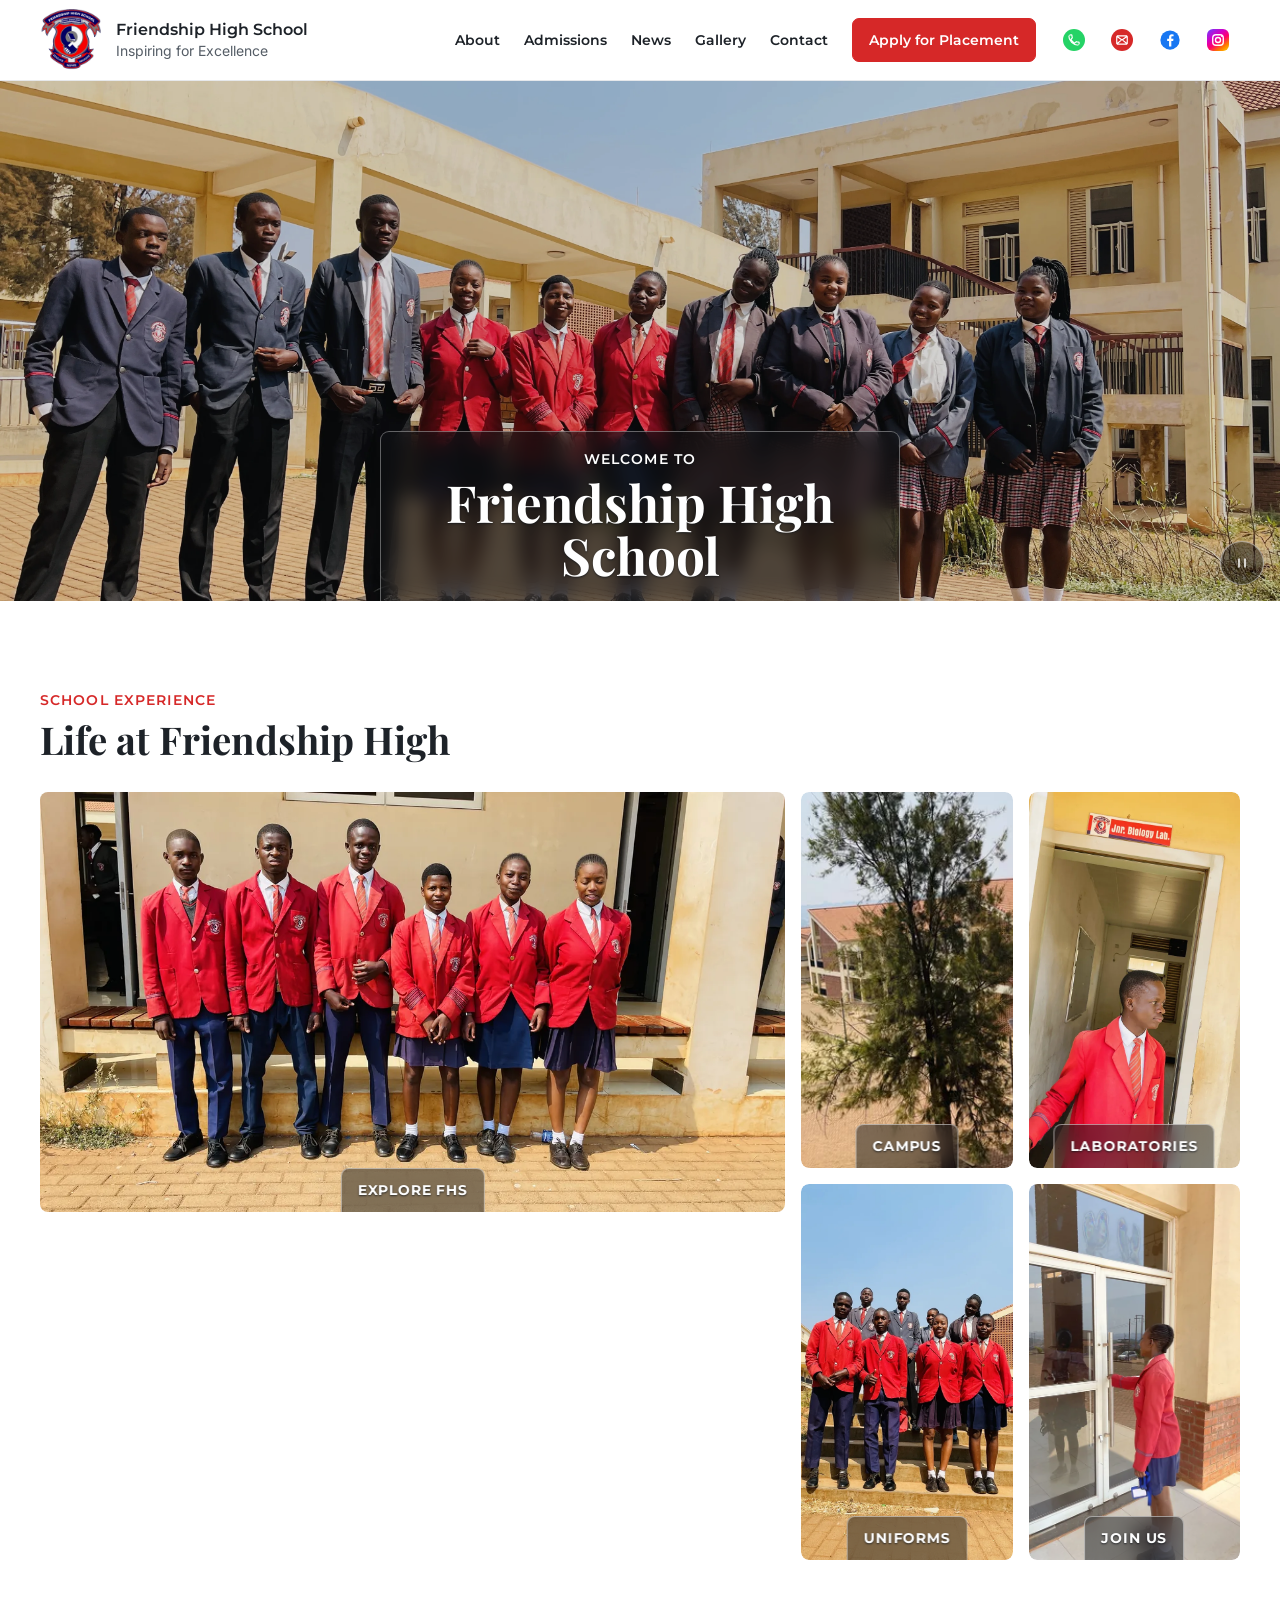
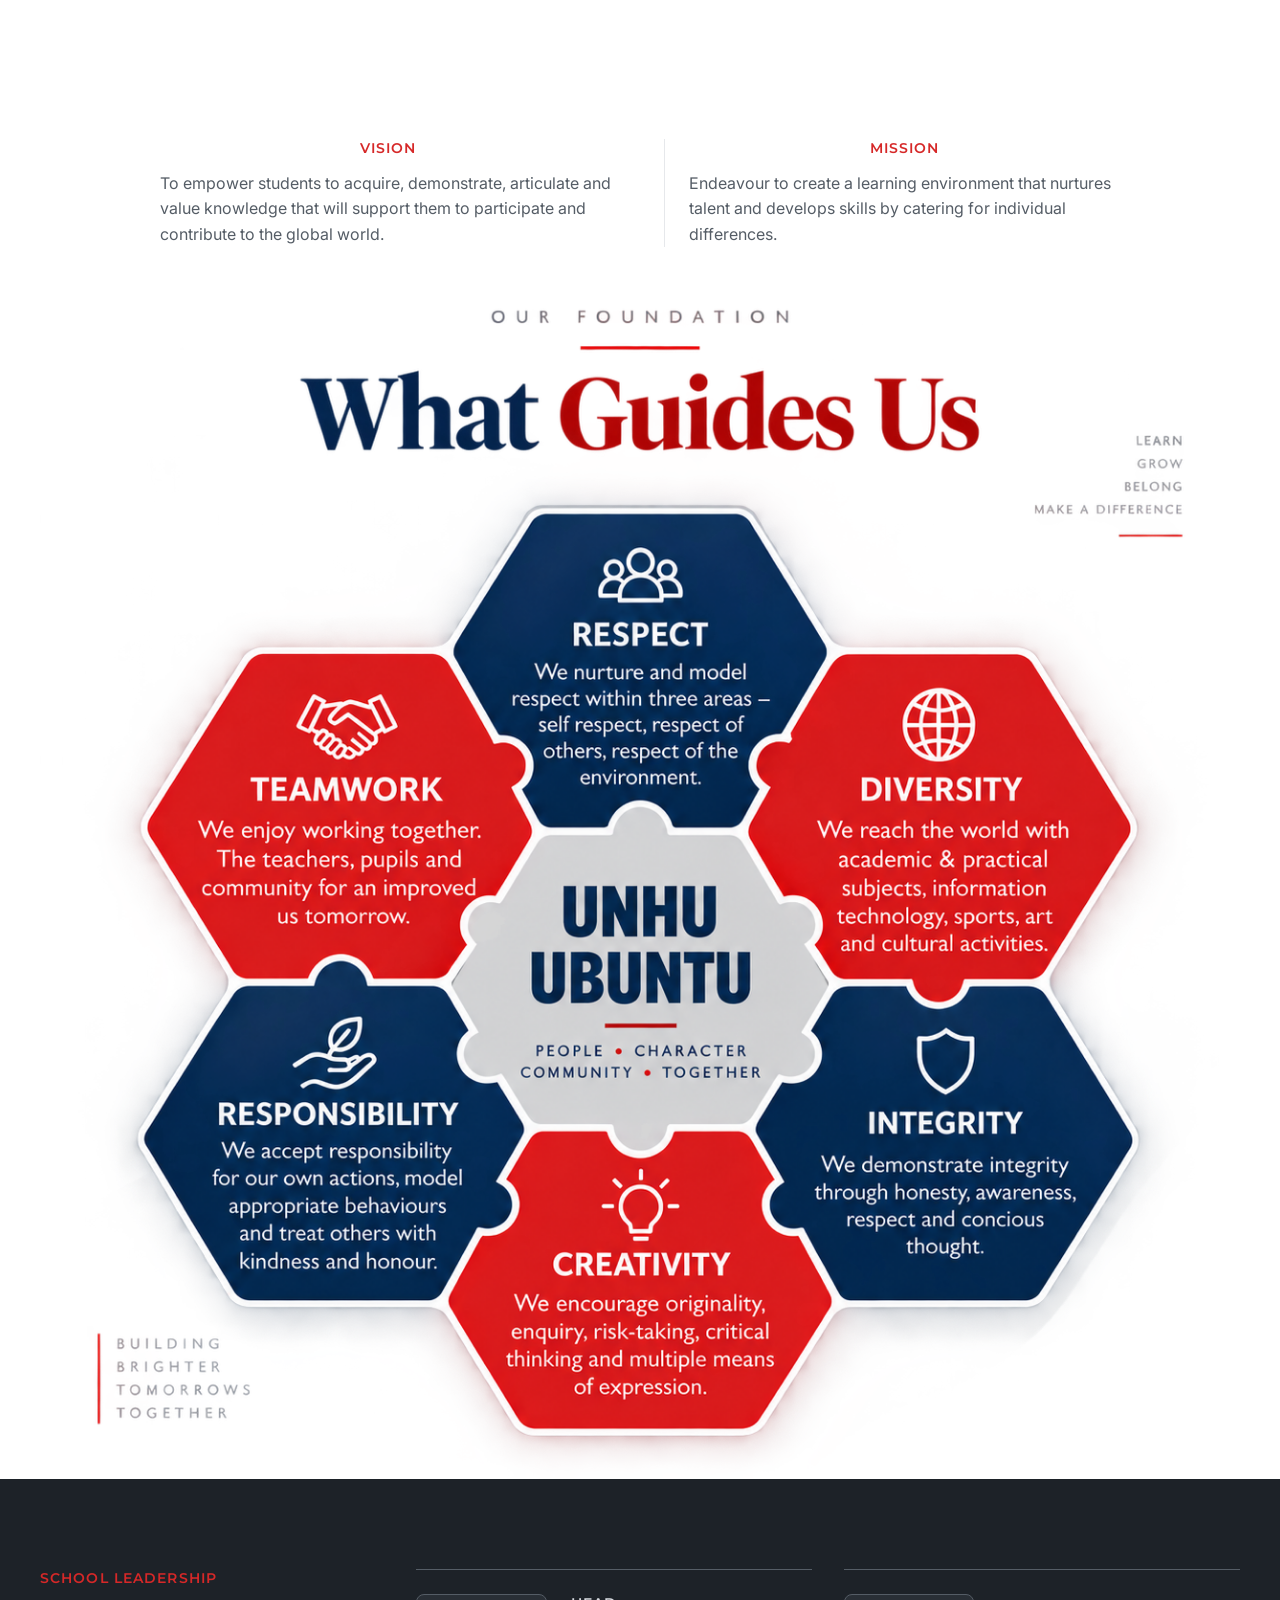
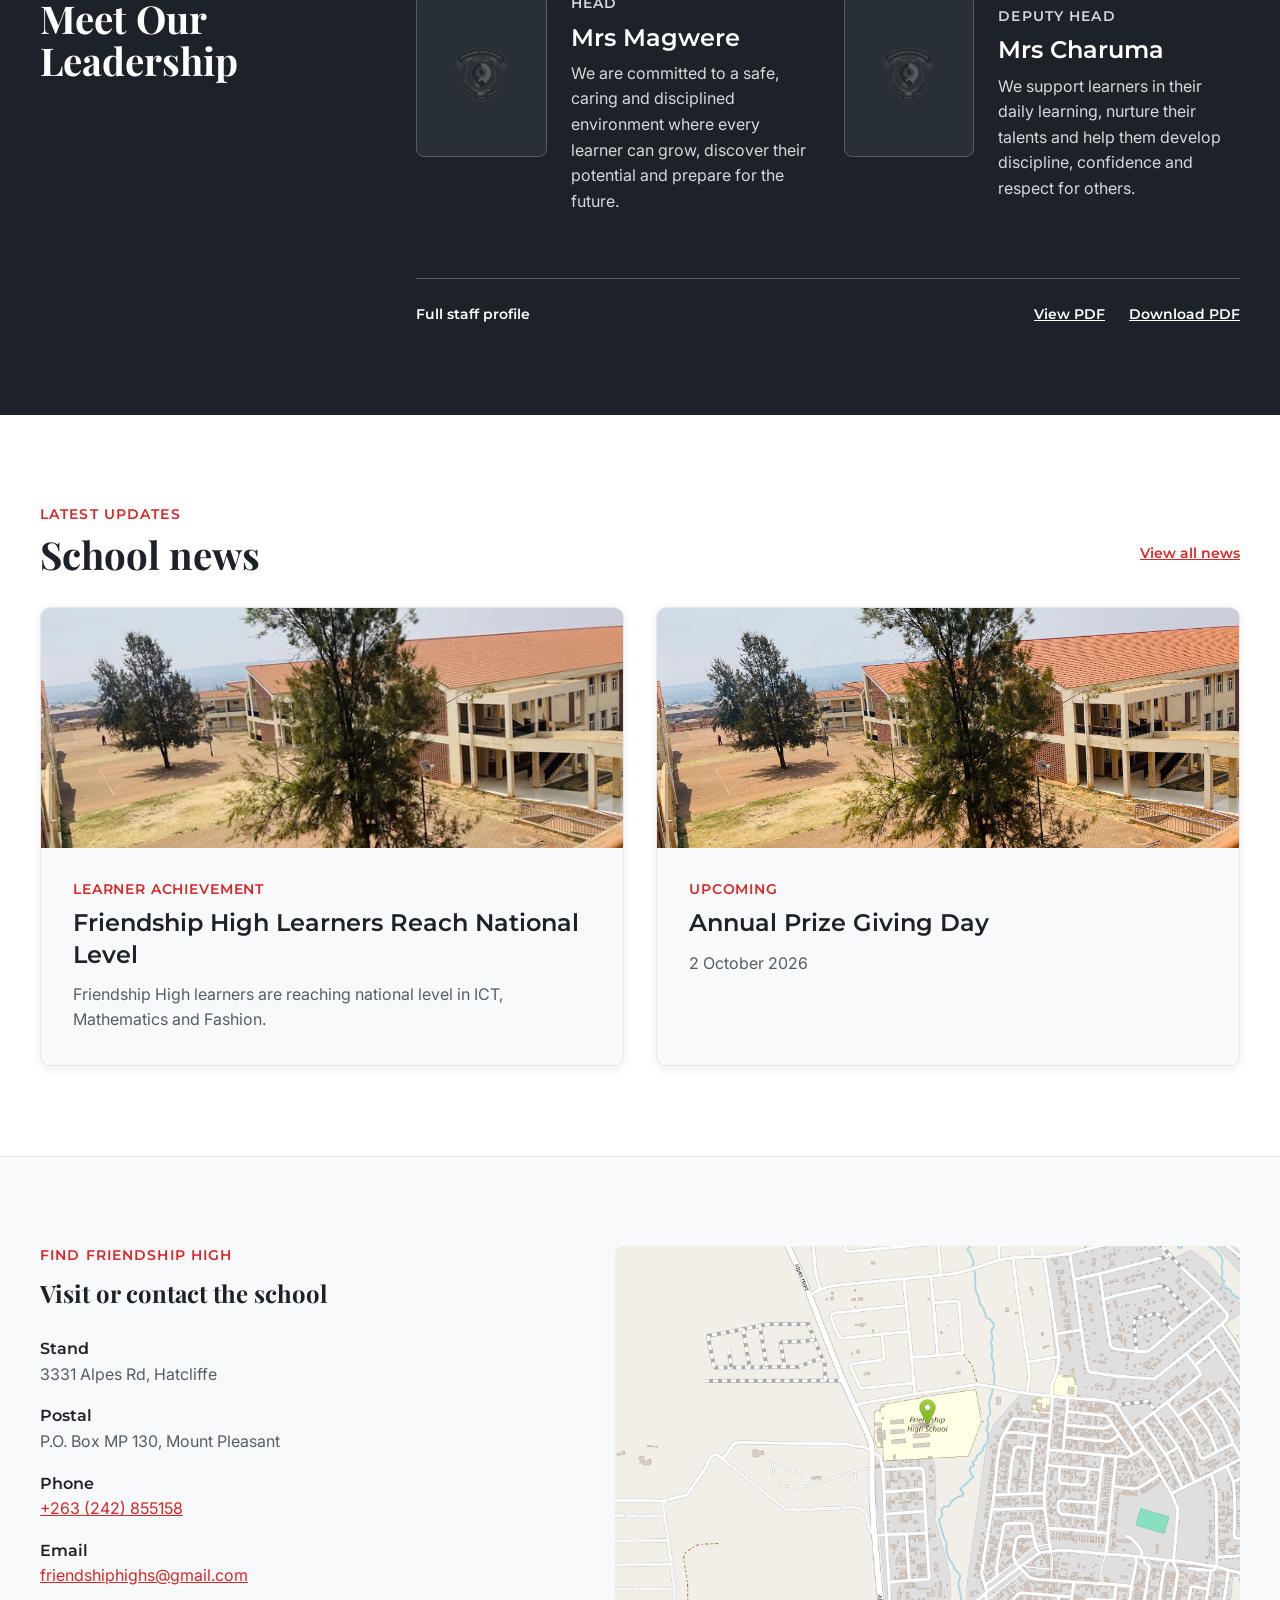
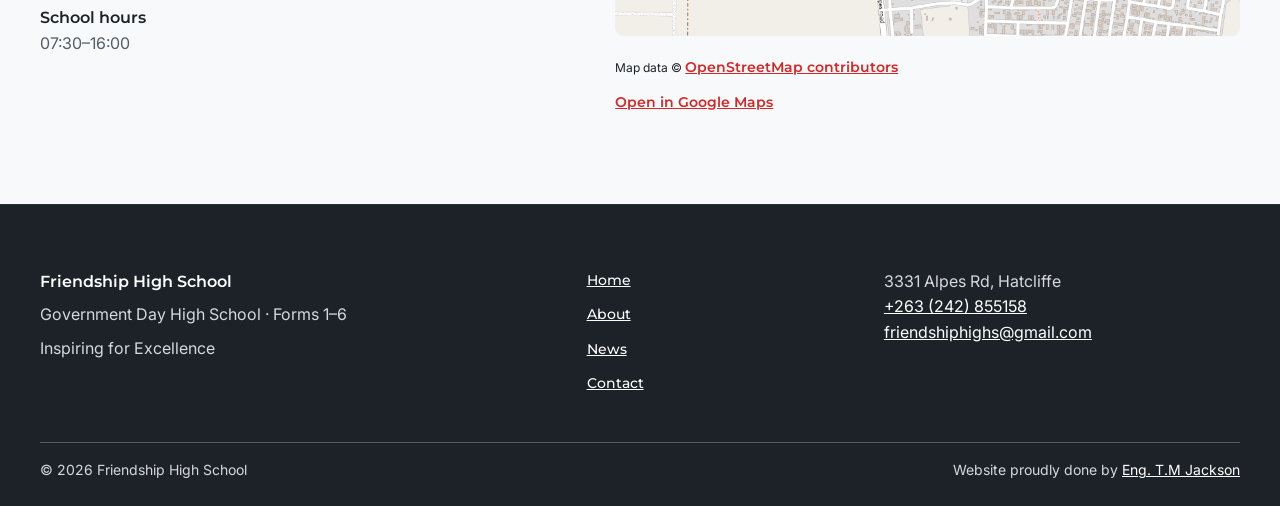
==== commit 3d22ec9d: "Publish updated Friendship High website" ====
--- a/index.html
+++ b/index.html
@@ -5,6 +5,9 @@
   <meta name="viewport" content="width=device-width, initial-scale=1">
   <meta name="description" content="Friendship High School, a government day high school in Hatcliffe, Harare.">
   <title>Friendship High School | Hatcliffe, Harare</title>
+  <link rel="icon" href="static/images/favicon.ico" sizes="any">
+  <link rel="icon" type="image/png" sizes="32x32" href="static/images/favicon-32x32.png">
+  <link rel="apple-touch-icon" sizes="180x180" href="static/images/apple-touch-icon.png">
   <link rel="preconnect" href="https://fonts.googleapis.com">
   <link rel="preconnect" href="https://fonts.gstatic.com" crossorigin>
   <link href="https://fonts.googleapis.com/css2?family=Inter:wght@400;500;600;700&amp;family=Montserrat:wght@500;600;700&amp;family=Playfair+Display:wght@600;700&amp;display=swap" rel="stylesheet">
@@ -12,12 +15,23 @@
   <script src="static/js/main.js" defer></script>
 </head>
 <body>
+  <svg class="icon-sprite" aria-hidden="true">
+    <symbol id="icon-phone" viewBox="0 0 24 24"><path d="M6.6 10.8a15.4 15.4 0 0 0 6.6 6.6l2.2-2.2a1 1 0 0 1 1-.24c1.08.36 2.24.54 3.42.54a1 1 0 0 1 1 1V20a1 1 0 0 1-1 1C10.52 21 3 13.48 3 4.2a1 1 0 0 1 1-1h3.5a1 1 0 0 1 1 1c0 1.18.18 2.34.54 3.42a1 1 0 0 1-.24 1Z"/></symbol>
+    <symbol id="icon-email" viewBox="0 0 24 24"><path d="M3 5h18v14H3Zm1.8 1.8L12 12l7.2-5.2M4.8 17.2l5.1-4.1m9.3 4.1-5.1-4.1"/></symbol>
+    <symbol id="icon-location" viewBox="0 0 24 24"><path d="M12 21s7-6.2 7-12a7 7 0 1 0-14 0c0 5.8 7 12 7 12Z"/><circle cx="12" cy="9" r="2.5"/></symbol>
+    <symbol id="icon-clock" viewBox="0 0 24 24"><circle cx="12" cy="12" r="9"/><path d="M12 7v5l3.5 2"/></symbol>
+    <symbol id="icon-arrow-right" viewBox="0 0 24 24"><path d="M5 12h14M13 6l6 6-6 6"/></symbol>
+    <symbol id="icon-arrow-left" viewBox="0 0 24 24"><path d="M19 12H5m6-6-6 6 6 6"/></symbol>
+    <symbol id="icon-close" viewBox="0 0 24 24"><path d="M6 6l12 12M18 6 6 18"/></symbol>
+    <symbol id="icon-facebook" viewBox="0 0 24 24"><circle cx="12" cy="12" r="10.5" fill="#1877f2"/><path d="M13.45 19v-6h2.05l.31-2.34h-2.36v-1.5c0-.68.19-1.14 1.18-1.14h1.27V5.93a17.3 17.3 0 0 0-1.85-.1c-1.83 0-3.08 1.12-3.08 3.17v1.66H8.9V13h2.07v6h2.48Z" fill="#fff"/></symbol>
+    <symbol id="icon-instagram" viewBox="0 0 24 24"><rect x="6.25" y="6.25" width="11.5" height="11.5" rx="3.5" fill="none" stroke="#fff" stroke-width="1.5"/><circle cx="12" cy="12" r="2.75" fill="none" stroke="#fff" stroke-width="1.5"/><circle cx="16.2" cy="7.8" r=".85" fill="#fff"/></symbol>
+  </svg>
   <a class="skip-link" href="#main-content">Skip to main content</a>
 
   <header class="site-header">
     <div class="container header-layout">
       <a class="school-mark" href="index.html" aria-label="Friendship High School home">
-        <img class="school-logo" src="static/images/friendship-high-logo.png" alt="">
+        <img class="school-logo" src="static/images/friendship-high-logo.png" width="336" height="327" alt="">
         <span>
           <strong>Friendship High School</strong>
           <small>Inspiring for Excellence</small>
@@ -35,19 +49,19 @@
         <a href="news.html" >News</a>
         <a href="gallery.html" >Gallery</a>
         <a href="contact.html" >Contact</a>
-        <a class="placement-link" href="admissions.html#application">Apply for Placement</a>
-        <div class="header-contact-ticker" aria-label="School contact details">
-          <div class="header-contact-ticker-track">
-            <a href="tel:+263242855158">+263 (242) 855158</a>
-            <a href="mailto:friendshiphighs@gmail.com">friendshiphighs@gmail.com</a>
-          </div>
-        </div>
+        <a class="placement-link" href="admissions.html#apply" data-apply-trigger>Apply for Placement</a>
       </nav>
+      <div class="header-contact-actions" aria-label="School contact actions">
+        <a class="header-phone-action" href="tel:+263242855158" aria-label="Call Friendship High School"><svg aria-hidden="true"><use href="#icon-phone"></use></svg></a>
+        <a class="header-email-action" href="mailto:friendshiphighs@gmail.com" aria-label="Email Friendship High School"><svg aria-hidden="true"><use href="#icon-email"></use></svg></a>
+        <span class="header-social-icon" role="img" aria-label="Friendship High School on Facebook"><svg class="brand-icon brand-icon-facebook" aria-hidden="true"><use href="#icon-facebook"></use></svg></span>
+        <span class="header-social-icon header-social-instagram" role="img" aria-label="Friendship High School on Instagram"><svg class="brand-icon brand-icon-instagram" aria-hidden="true"><use href="#icon-instagram"></use></svg></span>
+      </div>
     </div>
   </header>
 
   <main id="main-content">
-    
+
   <section id="welcome" class="section hero" aria-labelledby="hero-title">
     <div class="container hero-layout">
       <div class="hero-copy">
@@ -55,17 +69,26 @@
           <p class="eyebrow">Welcome to</p>
           <h1 id="hero-title"><span>Friendship High</span><span>School</span></h1>
         </div>
-        <div class="hero-contact-ticker" aria-label="School contact details">
-          <div class="hero-contact-ticker-track">
-            <a href="tel:+263242855158">+263 (242) 855158</a>
-            <a href="mailto:friendshiphighs@gmail.com">friendshiphighs@gmail.com</a>
-          </div>
-        </div>
-        <a class="hero-trending" href="news.html">Trending at FHS</a>
-      </div>
-      <video class="hero-video" autoplay muted loop playsinline preload="metadata" aria-label="Aerial view of Friendship High School">
-        <source src="static/videos/fhs-aerial.mp4" type="video/mp4">
-      </video>
+      </div>
+      <div class="hero-slideshow" data-hero-slideshow aria-label="Friendship High School learners and campus">
+        <picture class="hero-slide is-active" data-hero-slide aria-hidden="false">
+          <source type="image/webp" srcset="static/images/authentic/hero-learners-campus-640.webp 640w, static/images/authentic/hero-learners-campus-1200.webp 1200w, static/images/authentic/hero-learners-campus-4032.webp 4032w" sizes="100vw">
+          <img class="hero-slide-campus" src="static/images/authentic/hero-learners-campus.jpg" width="4032" height="2268" alt="Friendship High learners standing together outside the school buildings." fetchpriority="high" decoding="async">
+        </picture>
+        <picture class="hero-slide" data-hero-slide aria-hidden="true">
+          <source type="image/webp" srcset="static/images/authentic/hero-learners-portrait-640.webp 640w, static/images/authentic/hero-learners-portrait-1200.webp 1200w, static/images/authentic/hero-learners-portrait-4032.webp 4032w" sizes="100vw">
+          <img class="hero-slide-portrait" src="static/images/authentic/hero-learners-portrait.jpg" width="4032" height="2268" alt="Friendship High learners gathered on the school grounds." loading="lazy" decoding="async">
+        </picture>
+        <picture class="hero-slide" data-hero-slide aria-hidden="true">
+          <source type="image/webp" srcset="static/images/authentic/hero-administration-640.webp 640w, static/images/authentic/hero-administration-1200.webp 1200w, static/images/authentic/hero-administration-4032.webp 4032w" sizes="100vw">
+          <img class="hero-slide-administration" src="static/images/authentic/hero-administration.jpg" width="4032" height="3024" alt="Friendship High learners standing outside the administration block." loading="lazy" decoding="async">
+        </picture>
+        <div class="hero-slideshow-controls">
+          <button class="hero-slide-toggle" type="button" data-hero-toggle aria-label="Pause homepage photographs" aria-pressed="false">
+            <svg viewBox="0 0 24 24" aria-hidden="true"><path data-hero-pause d="M8 6v12M16 6v12"></path><path data-hero-play d="M9 6l9 6-9 6z" hidden></path></svg>
+          </button>
+        </div>
+      </div>
     </div>
   </section>
 
@@ -78,34 +101,38 @@
       <div class="experience-grid">
         <div class="experience-visual experience-main-picture">
           <picture>
-            <source type="image/webp" srcset="static/images/homepage-experience-main-administration-2026-09-640.webp 640w, static/images/homepage-experience-main-administration-2026-09-1200.webp 1200w, static/images/homepage-experience-main-administration-2026-09-1692.webp 1692w" sizes="(max-width: 800px) 100vw, 67vw">
-            <img class="experience-main" src="static/images/homepage-experience-main-administration-2026-09.png" width="1692" height="930" alt="Friendship High School learners gathered outside the administration building." loading="lazy">
+            <source type="image/webp" srcset="static/images/authentic/experience-learners-640.webp 640w, static/images/authentic/experience-learners-1200.webp 1200w, static/images/authentic/experience-learners-4032.webp 4032w" sizes="(max-width: 800px) 100vw, 67vw">
+            <img class="experience-main" src="static/images/authentic/experience-learners.jpg" width="4032" height="2268" alt="Friendship High learners standing together outside in school uniform." loading="lazy" decoding="async">
           </picture>
           <a class="experience-image-link" href="about.html">Explore FHS</a>
         </div>
         <div class="experience-supporting">
           <div class="experience-visual">
             <picture>
-              <img src="static/images/school-campus.jpg" width="1080" height="607" alt="Friendship High School campus buildings and courtyard." loading="lazy">
+              <source type="image/webp" srcset="static/images/about-facilities-5-640.webp 640w, static/images/about-facilities-5-1200.webp 1200w, static/images/about-facilities-5-2000.webp 2000w" sizes="(max-width: 520px) 50vw, 17vw">
+              <img src="static/images/about-facilities-5.jpg" width="4032" height="2268" alt="Friendship High courtyard with trees, paved walkways and classroom buildings." loading="lazy" decoding="async">
             </picture>
             <a class="experience-image-link" href="gallery.html">Campus</a>
           </div>
           <div class="experience-visual">
             <picture>
-              <source type="image/webp" srcset="static/images/homepage-experience-science-2026-09-640.webp 640w, static/images/homepage-experience-science-2026-09-1200.webp 1200w, static/images/homepage-experience-science-2026-09-1671.webp 1671w" sizes="(max-width: 520px) 50vw, 17vw">
-              <img src="static/images/homepage-experience-science-2026-09.png" width="1671" height="941" alt="Friendship High School learners conducting a science experiment in a laboratory." loading="lazy">
+              <source type="image/webp" srcset="static/images/authentic/experience-science-640.webp 640w, static/images/authentic/experience-science-1200.webp 1200w, static/images/authentic/experience-science-2268.webp 2268w" sizes="(max-width: 520px) 50vw, 17vw">
+              <img src="static/images/authentic/experience-science.jpg" width="2268" height="4032" alt="A Friendship High learner standing at the entrance to the junior biology laboratory." loading="lazy" decoding="async">
             </picture>
             <a class="experience-image-link" href="gallery.html">Laboratories</a>
           </div>
           <div class="experience-visual">
             <picture>
-              <source type="image/webp" srcset="static/images/homepage-experience-learners-campus-2026-09-640.webp 640w, static/images/homepage-experience-learners-campus-2026-09-1200.webp 1200w, static/images/homepage-experience-learners-campus-2026-09-1672.webp 1672w" sizes="(max-width: 520px) 50vw, 17vw">
-              <img src="static/images/homepage-experience-learners-campus-2026-09.png" width="1672" height="941" alt="Six Friendship High School learners standing together on the school grounds." loading="lazy">
+              <source type="image/webp" srcset="static/images/authentic/experience-uniforms-640.webp 640w, static/images/authentic/experience-uniforms-1200.webp 1200w, static/images/authentic/experience-uniforms-2268.webp 2268w" sizes="(max-width: 520px) 50vw, 17vw">
+              <img src="static/images/authentic/experience-uniforms.jpg" width="2268" height="4032" alt="Friendship High learners standing on campus in school uniform." loading="lazy" decoding="async">
             </picture>
             <a class="experience-image-link" href="about.html">Uniforms</a>
           </div>
           <div class="experience-visual">
-            <img src="static/images/school-life-tile-4.jpg" alt="Friendship High School administration block and paved entrance area." loading="lazy">
+            <picture>
+              <source type="image/webp" srcset="static/images/authentic/experience-campus-640.webp 640w, static/images/authentic/experience-campus-1200.webp 1200w, static/images/authentic/experience-campus-3024.webp 3024w" sizes="(max-width: 520px) 50vw, 17vw">
+              <img src="static/images/authentic/experience-campus.jpg" width="3024" height="4032" alt="A Friendship High learner opening the school hall door." loading="lazy" decoding="async">
+            </picture>
             <a class="experience-image-link" href="admissions.html">Join Us</a>
           </div>
         </div>
@@ -127,7 +154,7 @@
       </div>
       <figure class="foundation-visual">
         <a href="static/images/our-foundation-v2.png" target="_blank" rel="noopener" aria-label="Open the What Guides Us graphic at full size">
-          <img src="static/images/our-foundation-v2.png" alt="Our Foundation: Friendship High School values of Respect, Diversity, Teamwork, Integrity, Creativity and Responsibility, centred around Unhu Ubuntu.">
+          <img src="static/images/our-foundation-v2.png" width="1254" height="1254" alt="Our Foundation: Friendship High School values of Respect, Diversity, Teamwork, Integrity, Creativity and Responsibility, centred around Unhu Ubuntu." loading="lazy" decoding="async">
         </a>
         <figcaption id="identity-title" class="visually-hidden">What Guides Us</figcaption>
       </figure>
@@ -143,17 +170,25 @@
 
       <div class="leadership-profiles">
         <article class="leader-profile">
-          <img class="leader-photo" src="static/images/head-portrait-temporary.png" alt="Temporary portrait image for the Head, Mrs Magwere.">
-          <p class="leader-role">Head</p>
-          <h3>Mrs Magwere</h3>
-          <p>Profile information will be added when verified.</p>
+          <div class="leader-portrait-slot" role="img" aria-label="Portrait space reserved for Mrs Magwere">
+            <img src="static/images/friendship-high-logo.png" width="336" height="327" alt="" loading="lazy" decoding="async">
+          </div>
+          <div class="leader-copy">
+            <p class="leader-role">Head</p>
+            <h3>Mrs Magwere</h3>
+            <p class="leader-message">We are committed to a safe, caring and disciplined environment where every learner can grow, discover their potential and prepare for the future.</p>
+          </div>
         </article>
 
         <article class="leader-profile">
-          <img class="leader-photo" src="static/images/deputy-portrait-temporary.png" alt="Temporary portrait image for the Deputy Head, Mrs Charuma.">
-          <p class="leader-role">Deputy Head</p>
-          <h3>Mrs Charuma</h3>
-          <p>Profile information will be added when verified.</p>
+          <div class="leader-portrait-slot" role="img" aria-label="Portrait space reserved for Mrs Charuma">
+            <img src="static/images/friendship-high-logo.png" width="336" height="327" alt="" loading="lazy" decoding="async">
+          </div>
+          <div class="leader-copy">
+            <p class="leader-role">Deputy Head</p>
+            <h3>Mrs Charuma</h3>
+            <p class="leader-message">We support learners in their daily learning, nurture their talents and help them develop discipline, confidence and respect for others.</p>
+          </div>
         </article>
       </div>
 
@@ -176,19 +211,22 @@
       </div>
       <div class="news-list">
         <article class="news-item">
-          <img class="news-image" src="static/images/school-campus.jpg" alt="Friendship High School campus buildings and courtyard.">
+          <picture>
+            <source type="image/webp" srcset="static/images/about-facilities-5-640.webp 640w, static/images/about-facilities-5-1200.webp 1200w, static/images/about-facilities-5-2000.webp 2000w" sizes="(max-width: 800px) 100vw, 50vw">
+            <img class="news-image" src="static/images/about-facilities-5.jpg" width="4032" height="2268" alt="Friendship High School courtyard with trees, paved walkways and classroom buildings." loading="lazy" decoding="async">
+          </picture>
           <div class="news-item-copy">
-            <p class="placeholder-label">Academics</p>
-            <h3>Learning from Form 1 to Form 6</h3>
-            <p>Friendship High provides Ordinary and Advanced Level learning, with pathways including Arts, Commercials, Sciences and Computer Science.</p>
+            <p class="placeholder-label">Learner achievement</p>
+            <h3>Friendship High Learners Reach National Level</h3>
+            <p>Friendship High learners are reaching national level in ICT, Mathematics and Fashion.</p>
           </div>
         </article>
         <article class="news-item">
-          <img class="news-image" src="static/images/school-life-learners.jpg" alt="Friendship High School learners standing together outdoors.">
+          <img class="news-image" src="static/images/about-facilities-5.jpg" width="4032" height="2268" alt="Friendship High courtyard with trees, walkways and classroom buildings." loading="lazy" decoding="async">
           <div class="news-item-copy">
-            <p class="placeholder-label">Campus life</p>
-            <h3>Spaces that support school life</h3>
-            <p>The campus includes science and computer laboratories, sports courts and grounds supporting learning and school life.</p>
+            <p class="placeholder-label">Upcoming</p>
+            <h3>Annual Prize Giving Day</h3>
+            <p><time datetime="2026-10-02">2 October 2026</time></p>
           </div>
         </article>
       </div>
@@ -209,8 +247,9 @@
         </address>
       </div>
       <div class="location-map">
-        <iframe title="Satellite map showing Friendship High School in Hatcliffe, Harare" src="https://www.google.com/maps?q=Friendship%20High%20School%2C%203331%20Alpes%20Road%2C%20Hatcliffe%2C%20Harare%2C%20Zimbabwe&amp;output=embed&amp;t=k" loading="lazy" referrerpolicy="no-referrer-when-downgrade"></iframe>
-        <a href="https://www.google.com/maps/search/?api=1&amp;query=Friendship%20High%20School%2C%203331%20Alpes%20Road%2C%20Hatcliffe%2C%20Harare%2C%20Zimbabwe" target="_blank" rel="noopener noreferrer">Open in Google Maps</a>
+        <a class="location-map-image" href="https://www.google.com/maps/dir/?api=1&amp;destination=-17.68224%2C31.09361" target="_blank" rel="noopener noreferrer" aria-label="Get directions to Friendship High School in Google Maps"><img src="static/images/friendship-high-map-clean.png" width="1200" height="610" alt="Map showing Friendship High School on Alpes Road in Hatcliffe, Harare."></a>
+        <p class="location-map-attribution">Map data &copy; <a href="https://www.openstreetmap.org/copyright" target="_blank" rel="noopener noreferrer">OpenStreetMap contributors</a></p>
+        <a href="https://www.google.com/maps/dir/?api=1&amp;destination=-17.68224%2C31.09361" target="_blank" rel="noopener noreferrer">Open in Google Maps</a>
       </div>
     </div>
   </section>
--- a/static/css/main.css
+++ b/static/css/main.css
@@ -61,23 +61,28 @@
 .container { width: min(calc(100% - (var(--container-padding) * 2)), var(--container-max)); margin-inline: auto; }
 .skip-link { position: fixed; top: 8px; left: 8px; z-index: 10; padding: 10px 14px; background: var(--white); transform: translateY(-150%); }
 .skip-link:focus { transform: translateY(0); }
+.icon-sprite { position: absolute; width: 0; height: 0; overflow: hidden; }
 
 .site-header { border-bottom: 1px solid var(--color-border); background: var(--color-surface); }
-.header-layout { min-height: 104px; display: flex; align-items: flex-start; justify-content: space-between; gap: var(--space-lg); padding-top: 8px; }
+.header-layout { min-height: 80px; display: flex; align-items: center; justify-content: space-between; gap: var(--space-md); }
 .school-mark { display: flex; align-items: center; gap: var(--space-sm); text-decoration: none; line-height: 1.2; }
 .school-mark strong, .school-mark small { display: block; }
 .school-mark strong { font-family: var(--font-ui); font-weight: 600; }
 .school-mark small { margin-top: 4px; color: var(--color-text-secondary); font-size: var(--text-small); }
 .school-logo { display: block; width: 64px; height: 64px; flex: 0 0 auto; object-fit: contain; }
-.primary-navigation { position: relative; display: flex; align-items: center; gap: var(--space-lg); margin-top: 9px; }
+.primary-navigation { position: relative; display: flex; align-items: center; gap: var(--space-lg); margin-left: auto; }
 .primary-navigation > a { padding-block: 10px; text-decoration: none; transition: color 180ms ease; }
 .primary-navigation > a:hover, .primary-navigation > a:focus-visible { color: var(--color-primary); text-decoration: underline; text-decoration-color: var(--color-primary); text-decoration-thickness: 1px; text-underline-offset: 3px; }
-.header-contact-ticker { position: absolute; top: calc(100% + 4px); left: 0; width: 100%; height: 30px; overflow: hidden; background: var(--color-surface); color: var(--color-primary-hover); font-size: var(--text-hero-link); font-weight: 700; line-height: 30px; white-space: nowrap; }
-.header-contact-ticker-track { position: absolute; display: flex; width: max-content; gap: 28px; animation: contact-ticker 12s linear infinite; }
-.header-contact-ticker a:hover { color: var(--color-primary-hover); text-decoration-thickness: 2px; }
-.header-contact-ticker:hover .header-contact-ticker-track { animation-play-state: paused; }
-.header-contact-ticker:focus-within { height: auto; overflow: visible; white-space: normal; }
-.header-contact-ticker:focus-within .header-contact-ticker-track { position: static; width: auto; flex-wrap: wrap; gap: 4px 20px; animation: none; transform: none; }
+.header-contact-actions { display: flex; align-items: center; gap: 4px; }
+.header-contact-actions a, .header-social-icon { display: grid; width: 44px; height: 44px; place-items: center; border-radius: 50%; color: var(--color-text-secondary); text-decoration: none; transition: background-color 180ms ease, color 180ms ease, transform 180ms ease; }
+.header-contact-actions a:hover, .header-social-icon:hover { background: var(--grey-100); color: var(--color-primary); text-decoration: none; transform: translateY(-2px); }
+.header-contact-actions svg, .contact-icon svg { width: 20px; height: 20px; fill: none; stroke: currentColor; stroke-width: 1.8; stroke-linecap: round; stroke-linejoin: round; }
+.header-contact-actions .brand-icon-facebook { width: 22px; height: 22px; fill: none; stroke: none; }
+.header-contact-actions .brand-icon-instagram { width: 22px; height: 22px; border-radius: 6px; background: linear-gradient(145deg, #7638fa 4%, #d300c5 34%, #ff0169 56%, #ff7a00 78%, #ffd600 100%); fill: none; stroke: none; }
+.header-contact-actions .header-phone-action svg, .header-contact-actions .header-email-action svg { width: 22px; height: 22px; padding: 4px; border-radius: 50%; color: var(--white); stroke-width: 2; }
+.header-contact-actions .header-phone-action svg { background: #25d366; }
+.header-contact-actions .header-email-action svg { background: var(--red-600); }
+.header-social-icon:hover { color: inherit; transform: translateY(-2px) scale(1.06); }
 .primary-navigation, .menu-toggle { font-family: var(--font-ui); font-size: var(--text-ui); font-weight: 600; }
 .placement-link, .primary-action { display: inline-block; border: 1px solid var(--color-border); border-radius: 7px; padding: 10px 16px; text-decoration: none; transition: background-color 180ms ease, border-color 180ms ease, transform 180ms ease; }
 .primary-navigation .placement-link { border-color: var(--color-primary); background: var(--color-primary); color: var(--white); }
@@ -91,41 +96,41 @@
 .section-heading h2 { font-size: var(--text-h2); }
 .eyebrow { margin: 0 0 var(--space-xs); color: var(--color-primary); font-family: var(--font-ui); font-size: var(--text-small); font-weight: 600; line-height: 1.4; letter-spacing: .08em; text-transform: uppercase; }
 .hero { padding-block: 0; }
-.hero-layout { display: grid; width: 100%; max-width: none; min-height: 520px; }
+.hero-layout { display: grid; width: 100%; max-width: none; min-height: 520px; overflow: hidden; }
 .hero-layout > * { grid-area: 1 / 1; }
 .hero-layout::after { content: ""; grid-area: 1 / 1; z-index: 0; background: color-mix(in srgb, var(--charcoal-900) 16%, transparent); pointer-events: none; }
-.hero-copy { position: relative; z-index: 1; width: 100%; max-width: var(--container); min-height: 520px; margin-inline: auto; }
-.hero-welcome { position: absolute; bottom: 0; left: 50%; width: min(520px, calc(100% - 360px)); padding: 18px 24px; border: 1px solid rgba(255, 255, 255, .35); border-bottom: 0; border-radius: 9px 9px 0 0; background: rgba(20, 24, 28, .45); backdrop-filter: blur(10px) brightness(.65); color: var(--white); text-align: center; text-shadow: 0 1px 2px rgba(20, 24, 28, .8); transform: translateX(-50%); }
+.hero-copy { position: relative; z-index: 1; pointer-events: none; width: 100%; max-width: var(--container); min-height: 520px; margin-inline: auto; }
+.hero-welcome { pointer-events: auto; position: absolute; bottom: 0; left: 50%; width: min(520px, calc(100% - 360px)); padding: 18px 24px; border: 1px solid rgba(255, 255, 255, .35); border-bottom: 0; border-radius: 9px 9px 0 0; background: rgba(20, 24, 28, .45); backdrop-filter: blur(10px) brightness(.65); color: var(--white); text-align: center; text-shadow: 0 1px 2px rgba(20, 24, 28, .8); transform: translateX(-50%); }
 .hero .hero-welcome h1 { max-width: none; color: var(--white); font-size: var(--text-h1); line-height: 1.05; }
 .hero-welcome h1 span { display: block; }
 .hero-welcome .eyebrow { margin-bottom: 6px; font-size: var(--text-small); color: var(--white); }
-.hero-trending { position: absolute; z-index: 2; padding: 6px 10px; border-radius: 9px; background: rgba(20, 24, 28, .45); box-shadow: inset 0 0 0 1px rgba(255, 255, 255, .35); backdrop-filter: blur(10px) brightness(.65); color: var(--white); font-family: var(--font-ui); font-size: var(--text-hero-link); font-weight: 700; text-shadow: 0 1px 2px rgba(20, 24, 28, .8); }
-.hero-trending:hover { color: var(--white); text-decoration-thickness: 2px; }
-.hero-contact-ticker { position: absolute; z-index: 2; top: 18px; left: var(--gutter); display: none; width: calc(100% - (var(--gutter) * 2)); height: 38px; overflow: hidden; border-radius: 9px; background: rgba(20, 24, 28, .45); box-shadow: inset 0 0 0 1px rgba(255, 255, 255, .35); backdrop-filter: blur(10px) brightness(.65); color: var(--white); font-family: var(--font-ui); font-size: var(--text-hero-link); font-weight: 700; line-height: 38px; text-shadow: 0 1px 2px rgba(20, 24, 28, .8); white-space: nowrap; }
-.hero-contact-ticker-track { position: absolute; display: flex; width: max-content; gap: 28px; animation: contact-ticker 12s linear infinite; }
-.hero-contact-ticker a:hover { color: var(--white); text-decoration-thickness: 2px; }
-.hero-trending:focus-visible, .hero-contact-ticker a:focus-visible { outline-color: var(--white); }
-.hero-contact-ticker:hover .hero-contact-ticker-track, .hero-contact-ticker:focus-within .hero-contact-ticker-track { animation-play-state: paused; }
-.hero-contact-ticker:focus-within { height: auto; overflow: visible; white-space: normal; }
-.hero-contact-ticker:focus-within .hero-contact-ticker-track { position: static; width: auto; flex-wrap: wrap; gap: 4px 20px; animation: none; transform: none; }
-.hero-trending { top: 62%; right: var(--gutter); transform: translateY(-50%); }
-@keyframes contact-ticker {
-  from { left: 0; transform: translateX(-100%); }
-  to { left: 100%; transform: translateX(0); }
-}
 .hero h1 { max-width: 650px; font-size: var(--text-h1); }
 .lead { max-width: 540px; margin: 20px 0 28px; font-size: var(--text-body); }
-.image-placeholder { display: grid; place-items: center; min-height: 160px; border: 1px solid var(--color-border); background: var(--grey-100); color: var(--color-text-secondary); text-align: center; padding: 16px; }
-.hero-video { display: block; width: 100%; height: 520px; object-fit: cover; background: var(--charcoal-900); }
+.hero-slideshow { position: relative; width: 100%; height: 520px; overflow: hidden; background: var(--charcoal-900); }
+.hero-slide { position: absolute; inset: 0; display: block; opacity: 0; pointer-events: none; transition: opacity 1s ease; }
+.hero-slide.is-active { opacity: 1; }
+.hero-slide img { display: block; width: 100%; height: 100%; object-fit: cover; }
+.hero-slide img.hero-slide-campus { object-position: center 48%; }
+.hero-slide img.hero-slide-portrait { object-position: center 45%; }
+.hero-slide img.hero-slide-administration { object-position: center 46%; }
+.hero-slideshow-controls { position: absolute; right: 16px; bottom: 16px; z-index: 2; }
+.hero-slide-toggle { display: grid; place-items: center; width: 44px; height: 44px; padding: 0; color: #fff; background: rgba(0,0,0,.45); border: 1px solid rgba(255,255,255,.45); border-radius: 50%; cursor: pointer; }
+.hero-slide-toggle:hover { background: rgba(0,0,0,.65); }
+.hero-slide-toggle svg { width: 18px; height: 18px; fill: none; stroke: currentColor; stroke-width: 2; }
+.hero-slide-toggle[hidden], .hero-slide-toggle [hidden] { display: none; }
+
 
 .identity { padding-block: 0; background: var(--color-surface); }
-.foundation-statements .eyebrow { margin-bottom: 12px; color: var(--color-primary); font-size: var(--text-readable-label); line-height: 1.4; }
+.foundation-statements .eyebrow { margin-bottom: 12px; color: var(--color-primary); font-size: var(--text-readable-label); line-height: 1.4; text-align: center; }
 .foundation-statements p:last-child { color: var(--color-text-secondary); }
 .identity .container { width: min(calc(100% - (var(--container-padding) * 2)), var(--container-max)); }
 .foundation-statements { display: grid; grid-template-columns: minmax(0, 1fr) minmax(0, 1fr); align-items: start; gap: var(--space-2xl); width: min(100%, 960px); margin: 0 auto; padding: var(--section-space) 0 var(--space-xl); }
 .foundation-statements article { padding-right: 0; }
 .foundation-statements article + article { padding-left: var(--space-lg); border-left: 1px solid var(--color-border); }
 .foundation-statements p:last-child { max-width: 46ch; margin: 0; }
+.foundation-statements .statement-reveal > p { opacity: 0; transform: translateY(32px); }
+.foundation-statements .statement-reveal > .eyebrow { transform: translateY(16px); }
+.foundation-statements .statement-reveal.is-visible > p { opacity: 1; transform: translate(0, 0); transition: opacity 600ms ease-out, transform 600ms ease-out; }
 .foundation-visual { width: min(100%, var(--container-max)); margin: 0 auto; }
 .foundation-visual a { display: block; }
 .foundation-visual img { display: block; width: 100%; height: auto; }
@@ -150,17 +155,19 @@
 .leadership-layout { display: grid; grid-template-columns: minmax(0, .55fr) minmax(0, 1.45fr); gap: var(--space-3xl); align-items: start; }
 .leadership-heading { margin: 0; }
 .leadership-profiles { display: grid; grid-template-columns: minmax(0, 1fr) minmax(0, 1fr); gap: var(--space-xl); }
-.leader-profile { margin: 0; }
-.leader-photo { display: block; width: 100%; height: 280px; margin-bottom: var(--space-md); border-radius: 8px; object-fit: cover; object-position: center top; }
+.leader-profile { display: grid; grid-template-columns: minmax(110px, .7fr) minmax(0, 1.3fr); gap: var(--space-lg); margin: 0; padding-top: var(--space-lg); border-top: 1px solid var(--grey-700); }
+.leader-portrait-slot { display: grid; overflow: hidden; width: 100%; aspect-ratio: 4 / 5; place-items: center; border: 1px solid var(--grey-700); border-radius: 8px; background: var(--charcoal-800); }
+.leader-portrait-slot img { width: min(44%, 72px); height: auto; opacity: .22; filter: grayscale(1); }
+.leader-copy { align-self: center; }
 .leader-role { margin: 0 0 var(--space-xs); color: var(--color-footer-secondary); font-family: var(--font-ui); font-size: var(--text-small); font-weight: 600; line-height: 1.4; letter-spacing: .08em; text-transform: uppercase; }
 .leader-profile h3 { margin: 0 0 var(--space-xs); font-family: var(--font-ui); font-size: var(--text-h3); font-weight: 600; }
-.leader-profile p:last-child { margin: 0; color: var(--color-footer-secondary); }
+.leader-message { margin: 0; color: var(--color-footer-secondary); }
 .staff-profile-actions { grid-column: 2; display: flex; align-items: center; gap: var(--space-lg); padding-top: var(--space-lg); border-top: 1px solid var(--grey-700); font-family: var(--font-ui); font-size: var(--text-ui); }
 .staff-profile-actions span { margin-right: auto; font-weight: 600; }
 .staff-profile-actions a { color: var(--white); font-weight: 600; }
 .staff-profile-actions a:hover, .staff-profile-actions a:focus-visible { color: var(--color-footer-link-hover); }
 .staff-profile-actions a:focus-visible { outline-color: var(--color-footer-link-hover); }
-.news { padding-bottom: calc(var(--section-space) + var(--space-4xl) + var(--space-2xl)); background: var(--color-surface); }
+.news { background: var(--color-surface); }
 .news .placeholder-label { color: var(--color-primary); }
 .news-item p:last-child { color: var(--color-text-secondary); }
 .news-heading-row { display: flex; align-items: end; justify-content: space-between; gap: var(--space-xl); margin-bottom: var(--space-xl); }
@@ -168,18 +175,20 @@
 .news-all-link { display: inline-flex; min-height: 44px; align-items: center; color: var(--color-primary); font-family: var(--font-ui); font-size: var(--text-ui); font-weight: 600; }
 .news-all-link:hover { color: var(--color-primary-hover); }
 .news-list { display: grid; grid-template-columns: minmax(0, 1fr) minmax(0, 1fr); gap: var(--space-xl); }
-.news-item { display: flex; overflow: hidden; flex-direction: column; border: 1px solid rgba(213,217,222,.95); border-radius: 26px; background: rgba(230,232,235,.82); box-shadow: 0 4px 16px rgba(29,34,40,.11), inset 0 1px 0 rgba(255,255,255,.72); backdrop-filter: blur(10px); transition: box-shadow 180ms ease, transform 180ms ease; }
+.news-item { display: flex; overflow: hidden; flex-direction: column; border: 1px solid var(--color-border); border-radius: 10px; background: var(--grey-50); box-shadow: 0 3px 12px rgba(29,34,40,.08); transition: box-shadow 180ms ease, transform 180ms ease; }
 .news-item:hover { transform: translateY(-2px); }
-.news-item:hover { box-shadow: 0 7px 20px rgba(29,34,40,.14); }
+.news-item:hover { box-shadow: 0 6px 16px rgba(29,34,40,.11); }
 .news-item h3 { margin: var(--space-xs) 0 var(--space-sm); }
 .news-item h3, .placeholder-label, .contact-details strong, .footer-layout strong { font-family: var(--font-ui); font-weight: 600; }
 .news-item p { margin-block: 0; }
 .news-image { display: block; width: 100%; height: 240px; object-fit: cover; }
+.news-item > picture { display: block; }
 .news-item-copy { padding: var(--space-xl); }
 .placeholder-label { font-size: var(--text-readable-label); font-weight: 600; line-height: 1.4; text-transform: uppercase; letter-spacing: .06em; }
 .location { border-top: 1px solid var(--color-border); background: var(--color-surface-subtle); }
 .location .eyebrow { color: var(--color-primary); }
 .contact-details a, .location-map a { color: var(--color-primary); }
+.location-map-attribution a { margin-top: 0; font-size: inherit; }
 .contact-details a:hover, .location-map a:hover { color: var(--color-primary-hover); }
 .location-layout { display: grid; grid-template-columns: minmax(0, .9fr) minmax(0, 1.1fr); gap: var(--space-3xl); align-items: start; }
 .location h2 { margin: 0; }
@@ -187,7 +196,9 @@
 .contact-details strong { color: var(--color-text); }
 .contact-details p { margin-block: var(--space-md); }
 .contact-details p:first-child { margin-top: var(--space-lg); }
-.location-map iframe { display: block; width: 100%; height: 390px; border: 0; border-radius: 8px; }
+.location-map iframe, .location-map img { display: block; width: 100%; height: 390px; border: 0; border-radius: 8px; object-fit: cover; }
+.location-map a.location-map-image { display: block; margin-top: 0; }
+.location-map-attribution { margin: 8px 0 0; font-size: 12px; }
 .location-map a { display: inline-block; margin-top: var(--space-sm); font-family: var(--font-ui); font-size: var(--text-ui); font-weight: 600; }
 
 .site-footer { padding-block: var(--space-3xl) var(--space-lg); border-top: 1px solid var(--charcoal-800); background: var(--color-footer); color: var(--white); }
@@ -205,12 +216,11 @@
 
 /* About page: editorial layouts built on the shared type, colour and spacing system. */
 .about-hero, .about-closing { position: relative; display: grid; min-height: clamp(420px, 48vw, 560px); overflow: hidden; isolation: isolate; }
-.about-hero > img, .about-closing > img { position: absolute; z-index: -2; inset: 0; display: block; width: 100%; height: 100%; object-fit: cover; }
+.about-closing { border-radius: 10px; }
+.about-hero > img, .about-hero > picture, .about-closing > img { position: absolute; z-index: -2; inset: 0; display: block; width: 100%; height: 100%; object-fit: cover; }
+.about-hero > picture img { display: block; width: 100%; height: 100%; object-fit: cover; }
 .about-hero::before, .about-closing::before { position: absolute; z-index: -1; inset: 0; content: ""; background: rgba(20, 24, 28, .42); }
-.about-hero-content, .about-closing-content { display: flex; align-items: end; padding-block: var(--space-3xl); }
-.about-hero-panel { max-width: 680px; padding: var(--space-xl); border: 1px solid rgba(255, 255, 255, .35); border-radius: 9px; background: rgba(20, 24, 28, .45); backdrop-filter: blur(10px); color: var(--white); }
-.about-hero .about-hero-content { justify-content: center; padding-bottom: 0; }
-.about-hero .about-hero-panel { width: min(610px, 100%); padding: clamp(16px, 2vw, 24px) clamp(20px, 3vw, 36px); border-bottom: 0; border-radius: 9px 9px 0 0; background: rgba(20, 24, 28, .4); text-align: center; }
+.about-closing-content { display: flex; align-items: end; padding-block: var(--space-3xl); }
 .about-hero-panel .eyebrow { color: var(--white); }
 .about-hero h1, .about-closing h2 { margin: 0; color: var(--white); font-family: var(--font-heading); font-weight: 700; line-height: 1.1; }
 .about-hero h1 { font-size: var(--text-h1); }
@@ -236,9 +246,26 @@
 .about-timeline strong { font-family: var(--font-ui); font-size: var(--text-ui); font-weight: 600; }
 .about-timeline span { margin-top: var(--space-xs); color: var(--color-text-secondary); font-size: var(--text-small); }
 .about-story-image { display: block; width: 100%; height: clamp(280px, 40vw, 480px); border-radius: 8px; object-fit: cover; object-position: center 58%; }
+.about-story-carousel { overflow: hidden; border: 1px solid var(--color-border); border-radius: 10px; background: var(--white); }
+.about-story-carousel:focus-visible { outline: 3px solid var(--color-primary); outline-offset: 3px; }
+.about-story-carousel-frame { position: relative; aspect-ratio: 16 / 10; overflow: hidden; border-radius: 9px 9px 0 0; background: var(--white); }
+.about-carousel-slide { position: absolute; inset: 0; width: 100%; height: 100%; object-fit: contain; opacity: 0; transition: opacity 650ms ease-in-out; }
+.about-story-carousel .about-carousel-slide { transition-duration: 1400ms; }
+.about-carousel-slide.is-active { z-index: 1; opacity: 1; }
+.about-story-carousel-controls { display: flex; min-height: 52px; align-items: center; justify-content: center; gap: var(--space-md); padding: 6px var(--space-md); background: var(--white); color: var(--color-text-secondary); font-family: var(--font-ui); font-size: var(--text-small); }
+.about-carousel-dots { display: flex; align-items: center; gap: 2px; }
+.about-carousel-dots button { position: relative; width: 44px; height: 44px; border: 0; background: transparent; cursor: pointer; }
+.about-carousel-dots button::after { position: absolute; top: 50%; left: 50%; width: 9px; height: 9px; border-radius: 50%; background: var(--grey-300); content: ""; transform: translate(-50%, -50%); }
+.about-carousel-dots button[aria-current="true"]::after,
+.about-carousel-dots button.is-active::after { background: var(--color-primary); }
 .about-history-detail { align-items: start; }
-.about-media-placeholder { display: grid; min-height: 280px; place-items: center; padding: var(--space-xl); border: 1px solid var(--color-border); border-radius: 8px; background: var(--grey-100); color: var(--color-text-secondary); text-align: center; }
 .about-facilities { display: grid; grid-template-columns: minmax(0, 1.3fr) minmax(0, .7fr); align-items: center; gap: var(--space-3xl); }
+.about-facilities-gallery { min-width: 0; overflow: hidden; border: 1px solid var(--color-border); border-radius: 10px; background: var(--white); touch-action: pan-y; }
+.about-facilities-gallery:focus-visible { outline: 3px solid var(--color-primary); outline-offset: 3px; }
+.about-facilities-gallery-frame { position: relative; aspect-ratio: 4 / 3; overflow: hidden; border-radius: 9px 9px 0 0; background: var(--color-surface-subtle); }
+.about-facilities-gallery-controls { display: flex; min-height: 56px; align-items: center; justify-content: center; gap: var(--space-xs); padding-inline: var(--space-sm); background: var(--white); }
+.about-facilities-gallery-controls > button { display: inline-grid; width: 44px; height: 44px; flex: 0 0 44px; place-items: center; border: 1px solid var(--color-border); border-radius: 50%; background: var(--color-surface-subtle); color: var(--color-text); font-size: 1.1rem; cursor: pointer; }
+.about-facilities-gallery-controls > button:hover { border-color: var(--color-primary); color: var(--color-primary); }
 .about-facility-list { display: grid; gap: var(--space-sm); margin: var(--space-lg) 0 0; padding: 0; list-style: none; }
 .about-facility-list li { position: relative; padding: var(--space-sm) 0 var(--space-sm) var(--space-lg); border-bottom: 1px solid var(--color-border); color: var(--color-text); font-family: var(--font-ui); font-weight: 600; }
 .about-facility-list li::before { position: absolute; top: 1.15rem; left: 0; width: 7px; height: 7px; border-radius: 50%; background: var(--color-primary); content: ""; }
@@ -248,20 +275,9 @@
 .about-values { grid-template-columns: minmax(0, 1.25fr) minmax(0, .75fr); }
 .about-values a, .about-values img { display: block; width: 100%; }
 .about-values img { height: auto; }
-.about-values h3, .about-leadership h3 { margin-top: 0; }
-.about-partnership { background: var(--color-surface-subtle); }
-.about-leadership { grid-template-columns: minmax(0, .8fr) minmax(0, 1.2fr); }
-.about-leadership figure { margin: 0; }
-.about-leadership img { height: 360px; object-position: center top; }
-.about-leadership figcaption { margin-top: var(--space-sm); color: var(--color-text-secondary); font-family: var(--font-ui); font-size: var(--text-small); font-weight: 600; }
-.about-leadership-grid { display: grid; grid-template-columns: repeat(2, minmax(0, 1fr)); gap: var(--space-xl); width: min(100%, 880px); }
-.about-leadership-grid figure { margin: 0; }
-.about-leadership-grid img { height: 360px; object-position: center top; }
-.about-leadership-grid figcaption { display: flex; justify-content: space-between; gap: var(--space-md); margin-top: var(--space-sm); color: var(--color-text-secondary); font-family: var(--font-ui); font-size: var(--text-small); }
-.about-leadership-grid figcaption strong { color: var(--color-text); font-size: var(--text-ui); }
-.about-leadership-grid figcaption span { font-weight: 600; text-transform: uppercase; }
-.about-leadership-link { margin-top: var(--space-xl); }
+.about-values h3 { margin-top: 0; }
 .about-link { display: inline-flex; min-height: 44px; align-items: center; gap: var(--space-xs); color: var(--color-primary); font-family: var(--font-ui); font-size: var(--text-ui); font-weight: 600; }
+.about-link svg, .entry-requirements svg, .ready-actions a svg, .contact-action svg, .about-facilities-gallery-controls > button svg, .dialog-close svg, .lightbox-close svg, .lightbox-previous svg, .lightbox-next svg { width: 18px; height: 18px; flex: 0 0 auto; fill: none; stroke: currentColor; stroke-width: 2; stroke-linecap: round; stroke-linejoin: round; }
 .about-closing-actions { display: flex; flex-wrap: wrap; gap: var(--space-lg); }
 .about-closing-copy { max-width: 60ch; margin: var(--space-md) 0 0; color: var(--grey-200); }
 .about-closing-actions .about-link { color: var(--white); }
@@ -271,10 +287,9 @@
 
 /* Admissions page */
 .admissions-hero { position: relative; display: grid; min-height: 560px; overflow: hidden; isolation: isolate; }
-.admissions-hero > img { position: absolute; z-index: -2; inset: 0; width: 100%; height: 100%; object-fit: cover; object-position: center 55%; }
+.admissions-hero > img, .admissions-hero > picture { position: absolute; z-index: -2; inset: 0; width: 100%; height: 100%; }
+.admissions-hero > picture img { display: block; width: 100%; height: 100%; object-fit: cover; object-position: center 42%; }
 .admissions-hero::before { position: absolute; z-index: -1; inset: 0; background: rgba(20, 24, 28, .24); content: ""; }
-.admissions-hero-content { display: flex; align-items: end; justify-content: center; padding-block: var(--space-3xl) 0; }
-.admissions-hero-panel { width: min(650px, 100%); padding: clamp(18px, 2.5vw, 28px) clamp(20px, 3vw, 36px); border: 1px solid rgba(255,255,255,.35); border-bottom: 0; border-radius: 9px 9px 0 0; background: rgba(20,24,28,.42); backdrop-filter: blur(10px); color: var(--white); text-align: center; }
 .admissions-hero-panel .eyebrow, .admissions-hero-panel h1 { color: var(--white); }
 .admissions-hero-panel h1 { margin: 0; font-family: var(--font-heading); font-size: var(--text-h1); line-height: 1.08; }
 .admissions-hero-panel > p:not(.eyebrow) { max-width: 52ch; }
@@ -284,40 +299,24 @@
 .admissions-section .section-heading > p:last-child, .admissions-lead { max-width: 68ch; color: var(--color-text-secondary); }
 .admissions-intro { display: grid; grid-template-columns: minmax(0,.8fr) minmax(0,1.2fr); gap: var(--space-3xl); }
 .admissions-intro .admissions-facts { grid-column: 1 / -1; }
-.admissions-facts { display: grid; grid-template-columns: repeat(3,minmax(0,1fr)); margin: 0; border-block: 1px solid var(--color-border); }
+.admissions-facts { display: grid; grid-template-columns: repeat(2,minmax(0,1fr)); margin: 0; border-block: 1px solid var(--color-border); }
 .admissions-facts div { padding: var(--space-lg); }
 .admissions-facts div + div { border-left: 1px solid var(--color-border); }
-.admissions-facts dt, .entry-label { font-family: var(--font-ui); font-weight: 700; text-transform: uppercase; letter-spacing: .05em; }
+.admissions-facts dt, .entry-label { color: var(--charcoal-900); font-family: var(--font-ui); font-weight: 700; text-transform: uppercase; letter-spacing: .05em; }
 .admissions-facts dd { margin: var(--space-xs) 0 0; color: var(--color-text-secondary); }
-.admissions-entry, .placement-process, .admissions-faq { background: var(--color-surface-subtle); }
-.entry-grid, .requirements-grid { display: grid; grid-template-columns: repeat(3,minmax(0,1fr)); gap: var(--space-xl); }
+.admissions-entry, .application-section { background: var(--color-surface-subtle); }
+.entry-grid { display: grid; grid-template-columns: repeat(3,minmax(0,1fr)); gap: var(--space-xl); }
 .entry-grid article { padding-top: var(--space-lg); border-top: 2px solid var(--color-border); }
 .entry-label { margin: 0; color: var(--color-primary); font-size: var(--text-small); }
 .entry-grid h3 { min-height: 3.2em; margin-block: var(--space-sm) var(--space-lg); }
 .entry-grid a { display: inline-flex; min-height: 44px; align-items: center; color: var(--color-primary); font-family: var(--font-ui); font-weight: 600; }
-.requirements article { scroll-margin-top: 24px; padding: var(--space-xl); border: 1px solid var(--color-border); border-radius: 8px; }
-.requirements article:target { border-color: var(--color-primary); }
-.requirements article h3 { margin-top: 0; }
+.entry-requirements { display: inline-flex; min-height: 44px; align-items: center; gap: var(--space-xs); border: 0; padding: 0; background: transparent; color: var(--color-primary); font-family: var(--font-ui); font-size: var(--text-ui); font-weight: 600; cursor: pointer; }
 .check-list { margin: 0; padding: 0; list-style: none; }
 .check-list li { position: relative; padding: var(--space-xs) 0 var(--space-xs) var(--space-xl); }
-.check-list li::before { position: absolute; left: 0; color: var(--color-primary); font-weight: 700; content: "✓"; }
-.requirement-note { margin-bottom: 0; padding-top: var(--space-md); border-top: 1px solid var(--color-border); color: var(--color-text-secondary); }
-.requirements-disclaimer { max-width: 72ch; margin: var(--space-xl) 0 0; color: var(--color-text-secondary); }
-.placement-steps { display: grid; grid-template-columns: repeat(4,minmax(0,1fr)); gap: var(--space-md); margin: 0; padding: 0; list-style: none; }
-.placement-steps li { position: relative; padding-top: var(--space-lg); border-top: 2px solid var(--color-border); }
-.placement-steps li::before { position: absolute; top: -6px; left: 0; width: 10px; height: 10px; border-radius: 50%; background: var(--color-primary); content: ""; }
-.placement-steps span, .placement-steps strong { display: block; font-family: var(--font-ui); }
-.placement-steps span { margin-bottom: var(--space-xs); color: var(--color-primary); font-size: var(--text-small); font-weight: 700; }
+.check-list li::before { position: absolute; top: .45em; left: 3px; width: 7px; height: 12px; border-right: 2px solid var(--color-primary); border-bottom: 2px solid var(--color-primary); content: ""; transform: rotate(45deg); }
 .placement-notice { max-width: 850px; margin-top: var(--space-2xl); padding: var(--space-lg); border-left: 3px solid var(--color-primary); background: var(--color-surface); }
 .placement-notice strong { font-family: var(--font-ui); text-transform: uppercase; }
 .placement-notice p { margin-bottom: 0; color: var(--color-text-secondary); }
-.uniform-grid { display: grid; grid-template-columns: repeat(2,minmax(0,1fr)); gap: var(--space-xl); }
-.uniform-grid figure { margin: 0; }
-.uniform-grid img { display: block; width: 100%; height: 340px; border-radius: 8px; object-fit: cover; }
-.uniform-grid figcaption { padding-top: var(--space-md); }
-.uniform-grid h3, .uniform-grid p { margin: 0; }
-.uniform-grid p, .uniform-note { color: var(--color-text-secondary); }
-.uniform-note { max-width: 76ch; margin-top: var(--space-xl); }
 .faq-layout { display: grid; grid-template-columns: minmax(0,.65fr) minmax(0,1.35fr); gap: var(--space-3xl); }
 .faq-list { border-top: 1px solid var(--color-border); }
 .faq-list details { border-bottom: 1px solid var(--color-border); }
@@ -326,99 +325,146 @@
 .application-heading { max-width: 760px; margin-bottom: var(--space-2xl); }
 .application-heading h2 { margin: 0; font-size: var(--text-h2); }
 .application-heading > p:last-child { color: var(--color-text-secondary); }
-.application-preview { max-width: 960px; }
 .application-preview-label { display: inline-flex; min-height: 32px; align-items: center; margin: 0 0 var(--space-md); border: 1px solid var(--color-border); border-radius: 999px; padding: 4px 12px; background: var(--color-surface-subtle); color: var(--color-text); font-family: var(--font-ui); font-size: var(--text-small); font-weight: 700; letter-spacing: .05em; text-transform: uppercase; }
-.application-preview fieldset { margin: 0 0 var(--space-xl); padding: var(--space-xl); border: 1px solid var(--color-border); border-radius: 8px; }
-.application-preview legend { padding: 0 var(--space-sm); font-family: var(--font-ui); font-size: var(--text-h3); font-weight: 600; }
-.application-preview label { display: grid; gap: var(--space-xs); color: var(--color-text); font-family: var(--font-ui); font-size: var(--text-ui); font-weight: 600; }
-.application-preview label span, .application-preview fieldset > p { color: var(--color-text-secondary); font-family: var(--font-body); font-size: var(--text-small); font-weight: 400; }
 .form-grid { display: grid; grid-template-columns: repeat(2,minmax(0,1fr)); gap: var(--space-lg); }
 .form-wide { grid-column: 1 / -1; }
-.application-preview input, .application-preview select, .application-preview textarea { width: 100%; min-height: 46px; border: 1px solid var(--grey-300); border-radius: 7px; padding: 10px 12px; background: var(--white); color: var(--color-text); font: inherit; }
-.application-preview :disabled { opacity: 1; }
-.application-preview input:disabled, .application-preview select:disabled, .application-preview textarea:disabled { border-color: var(--grey-300); background: var(--grey-100); color: var(--charcoal-900); -webkit-text-fill-color: var(--charcoal-900); cursor: not-allowed; }
-.application-preview input:disabled::placeholder, .application-preview textarea:disabled::placeholder { color: var(--grey-700); opacity: 1; }
-.application-preview input[type="checkbox"]:disabled { accent-color: var(--grey-700); }
-.application-preview textarea { min-height: 110px; resize: vertical; }
-.application-preview input:focus, .application-preview select:focus, .application-preview textarea:focus { border-color: var(--color-primary); outline: 3px solid color-mix(in srgb,var(--color-primary) 25%,transparent); }
-.check-fields { display: grid; grid-template-columns: repeat(2,minmax(0,1fr)); gap: var(--space-md); }
-.check-fields label, .declaration { display: flex; align-items: flex-start; }
-.check-fields input, .declaration input { width: 20px; min-height: 20px; flex: 0 0 20px; }
-.disabled-upload { margin-top: var(--space-lg); }
+.declaration { display: flex; align-items: flex-start; }
+.declaration input { width: 20px; min-height: 20px; flex: 0 0 20px; }
 .application-status { padding: var(--space-md); border-left: 3px solid var(--color-primary); background: var(--color-surface-subtle); font-weight: 500; }
-.application-actions { display: flex; flex-wrap: wrap; align-items: center; gap: var(--space-lg); }
-.application-actions button { min-height: 46px; border: 0; border-radius: 7px; padding: 10px 16px; background: var(--grey-300); color: var(--grey-700); font-family: var(--font-ui); font-weight: 600; cursor: not-allowed; }
-.application-actions a { min-height: 44px; display: inline-flex; align-items: center; color: var(--color-primary); font-family: var(--font-ui); font-weight: 600; }
+.ready-to-apply { display: grid; gap: var(--space-xl); }
+.ready-to-apply .application-heading, .ready-to-apply .placement-notice { margin: 0; }
+.ready-actions { display: flex; flex-wrap: wrap; align-items: center; gap: var(--space-md) var(--space-xl); }
+.ready-actions > a:not(.primary-action) { display: inline-flex; min-height: 44px; align-items: center; color: var(--color-primary); font-family: var(--font-ui); font-weight: 600; }
+.requirements-dialog, .application-dialog { max-width: none; border: 0; padding: 0; color: var(--color-text); }
+.requirements-dialog { width: min(92vw,680px); border-radius: 10px; }
+.application-dialog { width: min(94vw,1080px); height: min(94vh,900px); border-radius: 10px; }
+.requirements-dialog::backdrop, .application-dialog::backdrop { background: rgba(20,24,28,.78); }
+.requirements-dialog-shell, .application-dialog-shell { position: relative; height: 100%; overflow: auto; background: var(--white); }
+.requirements-dialog-shell { padding: var(--space-2xl); }
+.application-dialog-shell { padding: var(--space-2xl); }
+.dialog-close { position: absolute; z-index: 2; top: 12px; right: 12px; display: grid; width: 44px; height: 44px; place-items: center; border: 1px solid var(--color-border); border-radius: 50%; background: var(--white); color: var(--charcoal-900); font-size: 1.5rem; cursor: pointer; }
+.requirements-dialog h2, .application-dialog h2 { margin-top: 0; }
+.requirements-dialog h3 { margin-bottom: var(--space-md); }
+.requirements-dialog h4 { margin-bottom: var(--space-sm); font-family: var(--font-ui); }
+.requirements-reminder { margin-top: var(--space-xl); padding-top: var(--space-md); border-top: 1px solid var(--color-border); color: var(--color-text-secondary); }
+.dialog-contact-actions { display: flex; flex-wrap: wrap; gap: var(--space-lg); }
+.dialog-contact-actions a { display: inline-flex; min-height: 44px; align-items: center; color: var(--color-primary); font-family: var(--font-ui); font-weight: 600; }
+.dialog-open { overflow: hidden; }
+.application-dialog-header { padding-right: 52px; }
+.application-privacy { max-width: 75ch; padding: var(--space-md); border-left: 3px solid var(--color-primary); background: var(--color-surface-subtle); color: var(--color-text-secondary); }
+.application-progress-copy { display: flex; justify-content: space-between; gap: var(--space-md); margin-top: var(--space-xl); font-family: var(--font-ui); }
+.application-progress { width: 100%; height: 8px; margin-top: var(--space-sm); accent-color: var(--color-primary); }
+.application-step-list { display: grid; grid-template-columns: repeat(6,minmax(0,1fr)); gap: var(--space-xs); margin: var(--space-sm) 0 var(--space-xl); padding: 0; list-style: none; color: var(--color-text-muted); font-family: var(--font-ui); font-size: var(--text-small); }
+.application-step-list li { padding-top: var(--space-sm); border-top: 2px solid var(--color-border); }
+.application-step-list li[aria-current="step"] { border-color: var(--color-primary); color: var(--charcoal-900); font-weight: 700; }
+.application-wizard fieldset { margin: 0; padding: var(--space-xl); border: 1px solid var(--color-border); border-radius: 8px; }
+.application-wizard legend { padding: 0 var(--space-sm); font-family: var(--font-ui); font-size: var(--text-h3); font-weight: 600; }
+.application-wizard label { display: grid; gap: var(--space-xs); color: var(--color-text); font-family: var(--font-ui); font-size: var(--text-ui); font-weight: 600; }
+.application-wizard label > span, .application-wizard fieldset > p { color: var(--color-text-secondary); font-family: var(--font-body); font-size: var(--text-small); font-weight: 400; }
+.application-wizard input:not([type="checkbox"]), .application-wizard select, .application-wizard textarea { width: 100%; min-height: 46px; border: 1px solid var(--grey-300); border-radius: 7px; padding: 10px 12px; background: var(--white); color: var(--charcoal-900); font: inherit; }
+.application-wizard textarea { min-height: 100px; resize: vertical; }
+.application-wizard input:focus, .application-wizard select:focus, .application-wizard textarea:focus { border-color: var(--color-primary); outline: 3px solid color-mix(in srgb,var(--color-primary) 25%,transparent); }
+.application-wizard [aria-invalid="true"] { border-color: var(--color-primary); }
+.application-check, .declaration { display: flex !important; min-height: 44px; align-items: flex-start; flex-direction: row; gap: var(--space-sm) !important; }
+.application-check input, .declaration input { width: 20px; min-height: 20px; flex: 0 0 20px; margin-top: 2px; }
+.field-error { min-height: 1.2em; color: var(--color-primary); font-family: var(--font-body); font-size: var(--text-small); font-weight: 500; }
+.document-checklist { display: grid; gap: var(--space-sm); margin-top: var(--space-lg); }
+.application-review { display: grid; gap: var(--space-lg); }
+.review-group { padding-bottom: var(--space-lg); border-bottom: 1px solid var(--color-border); }
+.review-group h3 { margin: 0 0 var(--space-sm); }
+.review-group dl { display: grid; grid-template-columns: minmax(140px,.45fr) minmax(0,1fr); gap: var(--space-xs) var(--space-md); margin: 0; }
+.review-group dt { color: var(--color-text-secondary); }
+.review-group dd { margin: 0; overflow-wrap: anywhere; }
+.review-edit { display: inline-flex; min-height: 44px; align-items: center; border: 0; padding: 0; background: transparent; color: var(--color-primary); font-family: var(--font-ui); font-weight: 600; cursor: pointer; }
+.application-navigation { position: sticky; bottom: calc(-1 * var(--space-2xl)); display: flex; justify-content: flex-end; gap: var(--space-md); margin-top: var(--space-xl); padding: var(--space-md) 0; border-top: 1px solid var(--color-border); background: var(--white); }
+.application-navigation button { min-height: 44px; border-radius: 7px; padding: 10px 16px; font-family: var(--font-ui); font-weight: 600; }
+.secondary-action { border: 1px solid var(--color-border); background: var(--white); color: var(--charcoal-900); }
+.application-navigation [data-application-submit] { border: 0; background: var(--color-primary); color: var(--white); cursor: pointer; }
+.application-navigation [data-application-submit]:hover { background: var(--color-primary-dark); }
+.application-complete { margin-top: var(--space-lg); padding: var(--space-md); border-left: 3px solid var(--color-primary); background: var(--color-surface-subtle); color: var(--color-text); }
 
 /* News and events page */
 .news-page-hero { position: relative; display: grid; min-height: 540px; overflow: hidden; isolation: isolate; }
-.news-page-hero > img { position: absolute; z-index: -2; inset: 0; display: block; width: 100%; height: 100%; object-fit: cover; object-position: center 42%; }
+.news-page-hero > img, .news-page-hero > picture { position: absolute; z-index: -2; inset: 0; display: block; width: 100%; height: 100%; }
+.news-page-hero > picture img { display: block; width: 100%; height: 100%; object-fit: cover; object-position: center 44%; }
 .news-page-hero::before { position: absolute; z-index: -1; inset: 0; background: rgba(20,24,28,.42); content: ""; }
-.news-page-hero-content { display: flex; align-items: end; padding-block: var(--space-3xl); }
-.news-page-hero-panel { max-width: 650px; padding: var(--space-xl); border: 1px solid rgba(255,255,255,.35); border-radius: 9px; background: rgba(20,24,28,.45); backdrop-filter: blur(10px); color: var(--white); }
 .news-page-hero-panel .eyebrow, .news-page-hero-panel h1 { color: var(--white); }
 .news-page-hero-panel h1 { margin: 0; font-family: var(--font-heading); font-size: var(--text-h1); line-height: 1.08; }
-.news-page-hero-panel p:last-child { max-width: 54ch; margin-bottom: 0; }
 .featured-preview { display: grid; grid-template-columns: minmax(0,1.45fr) minmax(0,.75fr); align-items: stretch; overflow: hidden; border-radius: 8px; background: var(--color-surface); box-shadow: 0 3px 14px rgba(29,34,40,.09); }
-.featured-preview > img { display: block; width: 100%; height: 430px; object-fit: cover; object-position: center 58%; }
+.featured-preview > picture, .featured-preview > picture img { display: block; width: 100%; height: 430px; }
+.featured-preview > picture img { object-fit: cover; object-position: center 58%; }
 .featured-preview-copy { display: flex; flex-direction: column; justify-content: center; padding: var(--space-2xl); }
 .preview-status { margin: 0 0 var(--space-md); color: var(--color-text-muted); font-size: .75rem; line-height: 1.4; letter-spacing: .04em; }
 .preview-category { margin: 0; color: var(--color-primary); font-family: var(--font-ui); font-size: var(--text-small); font-weight: 600; letter-spacing: .06em; text-transform: uppercase; }
 .featured-preview h3, .news-preview-card h3 { margin: var(--space-xs) 0 var(--space-sm); }
-.featured-preview-copy > p:last-child, .news-preview-card div > p:last-child { margin-bottom: 0; color: var(--color-text-secondary); }
-.latest-news { background: var(--color-surface-subtle); }
-.news-preview-grid { display: grid; grid-template-columns: repeat(3,minmax(0,1fr)); gap: var(--space-xl); }
+.story-summary { color: var(--color-text-secondary); }
+.news-preview-grid { display: grid; grid-template-columns: repeat(3,minmax(0,1fr)); gap: var(--space-xl); margin-top: var(--space-2xl); }
 .news-preview-card { overflow: hidden; border-radius: 8px; background: var(--color-surface); box-shadow: 0 2px 10px rgba(29,34,40,.08); }
-.news-preview-card img { display: block; width: 100%; height: 230px; object-fit: cover; }
+.news-preview-card picture, .news-preview-card img { display: block; width: 100%; height: 230px; }
+.news-preview-card img { object-fit: cover; }
 .news-preview-card > div { padding: var(--space-lg); }
 .news-preview-card .preview-status { margin-bottom: var(--space-sm); }
+.story-detail { padding-top: var(--space-sm); border-top: 1px solid var(--color-border); color: var(--color-text-secondary); }
+.story-detail p { margin: 0; }
+.story-toggle { display: none; min-height: 44px; width: 100%; align-items: center; justify-content: space-between; gap: var(--space-md); margin-top: var(--space-md); border: 0; border-top: 1px solid var(--color-border); padding: var(--space-sm) 0 0; background: transparent; color: var(--color-primary); font-family: var(--font-ui); font-weight: 600; text-align: left; cursor: pointer; }
+.news-accordion-ready .story-toggle { display: flex; }
+.story-toggle span:last-child { font-size: 1.25rem; line-height: 1; }
+.story-toggle:focus-visible { outline: 2px solid var(--color-primary); outline-offset: 4px; }
+.older-news { background: var(--color-surface-subtle); }
+.older-news-list { display: grid; gap: var(--space-lg); }
+.older-news-item { padding-block: var(--space-lg); border-block: 1px solid var(--color-border); }
+.older-news-item + .older-news-item { margin-top: -1px; }
+.older-news-item h3 { margin: var(--space-xs) 0 var(--space-sm); }
+.older-news-item p:last-child { margin-bottom: 0; color: var(--color-text-secondary); }
 .events-layout { display: grid; grid-template-columns: minmax(0,.8fr) minmax(0,1.2fr); gap: var(--space-3xl); align-items: start; }
-.events-empty { padding: var(--space-2xl) 0; border-block: 1px solid var(--color-border); }
+.news-empty-state, .events-empty { padding: var(--space-2xl) 0; border-block: 1px solid var(--color-border); }
 .events-empty h3 { margin-top: 0; }
-.events-empty p { max-width: 55ch; margin-bottom: 0; color: var(--color-text-secondary); }
+.news-empty-state p, .events-empty p { max-width: 55ch; margin: 0; color: var(--color-text-secondary); }
+.event-list { display: grid; gap: var(--space-lg); }
+.event-notice { padding-block: var(--space-lg); border-block: 1px solid var(--color-border); }
+.event-notice + .event-notice { margin-top: -1px; }
+.event-date { margin: 0 0 var(--space-xs); color: var(--color-primary); font-family: var(--font-ui); font-size: var(--text-small); font-weight: 700; text-transform: uppercase; }
+.event-notice h3 { margin: 0 0 var(--space-sm); }
+.event-notice p:last-child { margin-bottom: 0; color: var(--color-text-secondary); }
 .news-explore { background: var(--color-surface-subtle); text-align: center; }
 .news-explore-inner { max-width: 820px; }
 .news-explore h2 { margin: 0; font-size: var(--text-h2); }
-.planned-destinations { display: flex; flex-wrap: wrap; justify-content: center; gap: var(--space-xl); margin-top: var(--space-2xl); }
-.planned-destinations > span { display: inline-flex; gap: var(--space-xs); align-items: baseline; font-family: var(--font-ui); font-weight: 600; }
-.planned-destinations small { color: var(--color-text-muted); font-family: var(--font-body); font-weight: 400; }
+.news-gallery-link { justify-content: center; margin-top: var(--space-xl); }
 
 /* Gallery page */
 .gallery-hero { position: relative; display: grid; min-height: 540px; overflow: hidden; isolation: isolate; }
 .gallery-hero-picture { position: absolute; z-index: -2; inset: 0; }
 .gallery-hero-picture img { display: block; width: 100%; height: 100%; object-fit: cover; }
 .gallery-hero::before { position: absolute; z-index: -1; inset: 0; background: rgba(20,24,28,.42); content: ""; }
-.gallery-hero-content { display: flex; align-items: end; padding-block: var(--space-3xl); }
-.gallery-hero-panel { max-width: 650px; padding: var(--space-xl); border: 1px solid rgba(255,255,255,.35); border-radius: 9px; background: rgba(20,24,28,.45); backdrop-filter: blur(10px); color: var(--white); }
 .gallery-hero-panel .eyebrow, .gallery-hero-panel h1 { color: var(--white); }
 .gallery-hero-panel h1 { margin: 0; font-family: var(--font-heading); font-size: var(--text-h1); line-height: 1.08; }
-.gallery-hero-panel p:last-child { margin-bottom: 0; }
-.gallery-intro-inner { max-width: 760px; }
-.gallery-intro h2, .gallery-discover h2 { margin: 0; font-size: var(--text-h2); }
-.gallery-intro-inner > p:last-child { max-width: 58ch; color: var(--color-text-secondary); }
-.gallery-featured { padding-top: 0; }
-.featured-gallery-grid { display: grid; grid-template-columns: minmax(0,1.55fr) minmax(0,.45fr); grid-template-rows: repeat(2,minmax(0,1fr)); gap: var(--space-md); }
-.gallery-figure { display: grid; min-width: 0; grid-template-rows: minmax(0,1fr) auto; gap: var(--space-sm); margin: 0; }
-.gallery-figure-main { grid-row: 1 / 3; }
-.gallery-open { display: block; width: 100%; height: 100%; min-height: 44px; overflow: hidden; border: 0; border-radius: 8px; padding: 0; background: var(--grey-100); cursor: zoom-in; }
+.gallery-moments-heading { max-width: 760px; }
+.gallery-moments-heading > p:last-child { max-width: 58ch; color: var(--color-text-secondary); }
+.gallery-mosaic { display: grid; grid-auto-flow: dense; grid-auto-rows: clamp(150px,14vw,210px); grid-template-columns: repeat(4,minmax(0,1fr)); gap: var(--space-sm); }
+.gallery-tile { min-width: 0; margin: 0; }
+.gallery-tile-lead { grid-column: span 2; grid-row: span 2; }
+.gallery-tile-wide { grid-column: span 2; }
+.gallery-tile-tall { grid-row: span 2; }
+.gallery-open { position: relative; display: block; width: 100%; height: 100%; min-height: 44px; overflow: hidden; border: 0; border-radius: 8px; padding: 0; background: var(--grey-100); cursor: zoom-in; }
 .gallery-open picture, .gallery-open img { display: block; width: 100%; height: 100%; }
-.featured-gallery-grid .gallery-open img { object-fit: cover; }
-.gallery-figure-main .gallery-open img { aspect-ratio: 1.35 / 1; }
-.featured-gallery-grid .gallery-figure:not(.gallery-figure-main) .gallery-open img { aspect-ratio: 1.75 / 1; object-position: center 36%; }
-.gallery-figure figcaption { color: var(--color-text-secondary); font-size: var(--text-small); }
-.gallery-collection { background: var(--color-surface-subtle); }
-.gallery-collection-grid { display: grid; grid-template-columns: repeat(2,minmax(0,1fr)); align-items: start; gap: var(--space-xl); }
-.gallery-collection .gallery-open { height: auto; }
-.gallery-collection .gallery-open img { height: auto; aspect-ratio: auto; }
-.gallery-discover { text-align: center; }
-.gallery-discover-inner { max-width: 820px; }
-.gallery-discover .planned-destinations { margin-top: var(--space-2xl); }
-.planned-destinations a { display: inline-flex; min-height: 44px; align-items: center; gap: var(--space-xs); color: var(--color-primary); font-family: var(--font-ui); font-weight: 600; }
+.gallery-open img { object-fit: cover; transition: transform 200ms ease; }
+.gallery-focus-centre { object-position: center; }
+.gallery-focus-top { object-position: center 24%; }
+.gallery-tile-caption { position: absolute; right: 0; bottom: 0; left: 0; padding: var(--space-xl) var(--space-md) var(--space-md); background: linear-gradient(transparent,rgba(20,24,28,.82)); color: var(--white); font-family: var(--font-ui); font-size: var(--text-small); font-weight: 600; opacity: 0; text-align: left; transform: translateY(8px); transition: opacity 180ms ease,transform 180ms ease; }
+@media (hover: hover) and (pointer: fine) {
+  .gallery-open:hover img { transform: scale(1.02); }
+  .gallery-open:hover .gallery-tile-caption { opacity: 1; transform: none; }
+}
+.gallery-open:focus-visible .gallery-tile-caption { opacity: 1; transform: none; }
+.gallery-admissions { background: var(--color-surface-subtle); }
+.gallery-admissions-inner { display: flex; align-items: center; justify-content: space-between; gap: var(--space-xl); }
+.gallery-admissions h2 { margin: 0; font-size: var(--text-h3); }
 .gallery-lightbox { width: min(94vw,1200px); max-width: none; height: min(92vh,900px); max-height: none; border: 0; border-radius: 8px; padding: 0; overflow: hidden; background: var(--charcoal-900); color: var(--white); }
 .gallery-lightbox::backdrop { background: rgba(20,24,28,.88); }
 .lightbox-shell { position: relative; display: grid; width: 100%; height: 100%; place-items: center; padding: var(--space-2xl) 72px var(--space-lg); }
 .lightbox-shell figure { display: grid; min-width: 0; max-width: 100%; max-height: 100%; justify-items: center; margin: 0; }
-.lightbox-image { display: block; max-width: 100%; max-height: calc(92vh - 130px); object-fit: contain; animation: lightbox-in 180ms ease; }
+.lightbox-image { display: block; max-width: 100%; max-height: calc(92vh - 130px); object-fit: contain; touch-action: pan-y; }
+.lightbox-image.is-changing { animation: lightbox-in 180ms ease; }
 .lightbox-shell figcaption { margin-top: var(--space-sm); font-family: var(--font-ui); font-weight: 600; }
 .lightbox-position { margin: 2px 0 0; color: var(--color-footer-secondary); font-size: var(--text-small); }
 .lightbox-close, .lightbox-previous, .lightbox-next { position: absolute; display: grid; width: 48px; height: 48px; place-items: center; border: 1px solid var(--grey-700); border-radius: 50%; background: var(--charcoal-800); color: var(--white); font-size: 1.5rem; cursor: pointer; }
@@ -434,8 +480,6 @@
 .contact-hero-picture { position: absolute; z-index: -2; inset: 0; }
 .contact-hero-picture img { display: block; width: 100%; height: 100%; object-fit: cover; object-position: center 56%; }
 .contact-hero::before { position: absolute; z-index: -1; inset: 0; background: rgba(20,24,28,.42); content: ""; }
-.contact-hero-content { display: flex; align-items: end; padding-block: var(--space-2xl); }
-.contact-hero-panel { max-width: 620px; padding: var(--space-xl); border: 1px solid rgba(255,255,255,.35); border-radius: 9px; background: rgba(20,24,28,.45); backdrop-filter: blur(10px); color: var(--white); }
 .contact-hero-panel .eyebrow, .contact-hero-panel h1 { color: var(--white); }
 .contact-hero-panel h1 { margin: 0; font-family: var(--font-heading); font-size: var(--text-h1); line-height: 1.08; }
 .contact-hero-panel p:last-child { margin-bottom: 0; }
@@ -446,8 +490,8 @@
 .contact-information-grid h3 { margin: 0 0 var(--space-xs); }
 .contact-information-grid p { margin: 0; color: var(--color-text-secondary); overflow-wrap: anywhere; }
 .contact-information-grid p a { color: var(--color-text); }
-.contact-action { display: inline-flex; min-height: 44px; align-items: center; margin-top: var(--space-sm); color: var(--color-primary); font-family: var(--font-ui); font-weight: 600; }
-.contact-map-section, .enquiry-section { background: var(--color-surface-subtle); }
+.contact-action { display: inline-flex; min-height: 44px; align-items: center; gap: var(--space-xs); margin-top: var(--space-sm); color: var(--color-primary); font-family: var(--font-ui); font-weight: 600; }
+.contact-map-section { background: var(--color-surface-subtle); }
 .contact-map-layout { display: grid; grid-template-columns: minmax(0,1.4fr) minmax(0,.6fr); gap: var(--space-3xl); align-items: start; }
 .contact-map-layout iframe { display: block; width: 100%; height: 430px; border: 0; border-radius: 8px; }
 .visit-address { padding-top: var(--space-lg); border-top: 1px solid var(--color-border); }
@@ -459,14 +503,12 @@
 .visiting-information div + div { border-left: 1px solid var(--color-border); }
 .visiting-information dt { font-family: var(--font-ui); font-weight: 600; }
 .visiting-information dd { margin: var(--space-xs) 0 0; color: var(--color-text-secondary); }
-.enquiry-layout { display: grid; grid-template-columns: minmax(0,.65fr) minmax(0,1.35fr); gap: var(--space-3xl); align-items: start; }
-.enquiry-layout .section-heading p:last-child { color: var(--color-text-secondary); }
-.contact-enquiry-preview { padding: var(--space-xl); border: 1px solid var(--color-border); border-radius: 8px; background: var(--color-surface); }
-.contact-enquiry-preview label { display: grid; gap: var(--space-xs); color: var(--color-text); font-family: var(--font-ui); font-size: var(--text-ui); font-weight: 600; }
-.contact-enquiry-preview label span { color: var(--color-text-secondary); font-family: var(--font-body); font-size: var(--text-small); font-weight: 400; }
-.contact-enquiry-preview input, .contact-enquiry-preview select, .contact-enquiry-preview textarea { width: 100%; min-height: 46px; border: 1px solid var(--grey-300); border-radius: 7px; padding: 10px 12px; background: var(--white); color: var(--color-text); font: inherit; }
-.contact-enquiry-preview textarea { min-height: 130px; resize: vertical; }
-.contact-enquiry-preview input:focus, .contact-enquiry-preview select:focus, .contact-enquiry-preview textarea:focus { border-color: var(--color-primary); outline: 3px solid color-mix(in srgb,var(--color-primary) 25%,transparent); }
+
+/* Shared photographic page heroes */
+.about-hero, .admissions-hero, .news-page-hero, .gallery-hero, .contact-hero { min-height: clamp(460px, 48vw, 560px); }
+.contact-hero { min-height: 430px; }
+.about-hero-content, .admissions-hero-content, .news-page-hero-content, .gallery-hero-content, .contact-hero-content { display: flex; align-items: end; justify-content: center; padding-block: var(--space-3xl) 0; }
+.about-hero-panel, .admissions-hero-panel, .news-page-hero-panel, .gallery-hero-panel, .contact-hero-panel { width: min(620px, 100%); max-width: 620px; padding: clamp(16px, 2vw, 24px) clamp(20px, 3vw, 36px); border: 1px solid rgba(255,255,255,.35); border-bottom: 0; border-radius: 9px 9px 0 0; background: rgba(20,24,28,.42); backdrop-filter: blur(10px); color: var(--white); text-align: center; }
 
 @media (max-width: 1024px) {
   :root { --gutter: 24px; }
@@ -476,34 +518,48 @@
   :root { --gutter: 20px; --section-space: clamp(3.5rem, 8vw, 4rem); }
 }
 
+.error-page { display: grid; min-height: 62vh; place-items: center; background: var(--grey-50); text-align: center; }
+.error-page-inner { width: min(100%, 660px); }
+.error-page h1 { margin: 0; font-size: var(--text-h1); }
+.error-page-inner > p:not(.eyebrow) { color: var(--color-text-secondary); }
+.error-page-actions { display: flex; align-items: center; justify-content: center; gap: var(--space-lg); margin-top: var(--space-xl); }
+.secondary-link { display: inline-flex; min-height: 44px; align-items: center; color: var(--color-primary); font-family: var(--font-ui); font-weight: 600; }
+
 @media (max-width: 800px) {
-  .contact-map-layout, .enquiry-layout { grid-template-columns: minmax(0,1fr); gap: var(--space-xl); }
+  .contact-map-layout { grid-template-columns: minmax(0,1fr); gap: var(--space-xl); }
   .contact-map-layout iframe { height: 380px; }
   .gallery-hero { min-height: 460px; }
-  .gallery-hero-content { padding-block: var(--space-2xl); }
-  .featured-gallery-grid { grid-template-columns: minmax(0,1.3fr) minmax(0,.7fr); }
+  .gallery-hero-content { padding-block: var(--space-2xl) 0; }
+  .gallery-mosaic { grid-auto-rows: clamp(150px,22vw,190px); grid-template-columns: repeat(3,minmax(0,1fr)); }
   .news-page-hero { min-height: 460px; }
-  .news-page-hero-content { padding-block: var(--space-2xl); }
+  .news-page-hero-content { padding-block: var(--space-2xl) 0; }
   .featured-preview { grid-template-columns: minmax(0,1fr); }
-  .featured-preview > img { height: 340px; }
+  .featured-preview > picture, .featured-preview > picture img { height: 340px; }
   .news-preview-grid { grid-template-columns: minmax(0,1fr); }
   .news-preview-card { display: grid; grid-template-columns: minmax(0,.8fr) minmax(0,1.2fr); }
-  .news-preview-card img { height: 100%; min-height: 230px; }
+  .news-preview-card picture, .news-preview-card img { height: 100%; min-height: 230px; }
   .events-layout { grid-template-columns: minmax(0,1fr); gap: var(--space-xl); }
   .admissions-hero { min-height: 470px; }
   .admissions-hero-content { padding-block: var(--space-2xl) 0; }
   .admissions-intro, .faq-layout { grid-template-columns: 1fr; gap: var(--space-xl); }
-  .entry-grid, .requirements-grid { grid-template-columns: 1fr; }
+  .entry-grid { grid-template-columns: 1fr; }
   .entry-grid h3 { min-height: 0; }
-  .placement-steps { grid-template-columns: repeat(2,minmax(0,1fr)); row-gap: var(--space-xl); }
-  .about-split, .about-facilities, .about-values, .about-leadership { grid-template-columns: minmax(0, 1fr); gap: var(--space-xl); }
+  .application-dialog { width: 100vw; height: 100dvh; max-height: none; margin: 0; border-radius: 0; }
+  .application-dialog-shell { padding: var(--space-xl); }
+  .application-step-list { display: block; }
+  .application-step-list li { display: none; }
+  .application-step-list li[aria-current="step"] { display: block; }
+  .about-split, .about-facilities, .about-values { grid-template-columns: minmax(0, 1fr); gap: var(--space-xl); }
   .about-hero, .about-closing { min-height: 430px; }
   .about-hero-content, .about-closing-content { padding-block: var(--space-2xl); }
+  .about-hero-content, .contact-hero-content { padding-block: var(--space-2xl) 0; }
   .about-timeline { grid-template-columns: repeat(2, minmax(0, 1fr)); row-gap: var(--space-xl); }
-  .about-leadership figure { max-width: 520px; }
   .header-layout { min-height: 80px; flex-wrap: wrap; align-items: center; padding-block: var(--space-sm); }
+  .school-mark { order: 1; }
+  .header-contact-actions { order: 2; margin-left: auto; }
+  .menu-toggle { order: 3; }
+  .primary-navigation { order: 4; }
   .primary-navigation { margin-top: 0; }
-  .header-contact-ticker { display: none; }
   .menu-toggle { display: inline-flex; align-items: center; gap: 8px; }
   .menu-icon, .menu-icon::before, .menu-icon::after { display: block; width: 18px; height: 2px; background: currentColor; }
   .menu-icon { position: relative; }
@@ -515,28 +571,26 @@
   .primary-navigation > a { min-height: 44px; padding: 11px 0; }
   .primary-navigation .placement-link { margin-top: var(--space-xs); padding-inline: 12px !important; }
   .experience-grid, .location-layout { grid-template-columns: minmax(0, 1fr); gap: var(--space-xl); }
-  .hero-layout, .hero-video, .hero-copy { min-height: 440px; }
+  .hero-layout, .hero-slideshow, .hero-copy { min-height: 440px; }
   .hero-layout { overflow: hidden; }
-  .hero-video { height: 440px; transform: scale(1.2); }
+  .hero-slideshow { height: 440px; }
+  .hero-slide img.hero-slide-campus { object-position: 48% center; }
+  .hero-slide img.hero-slide-portrait { object-position: 52% center; }
+  .hero-slide img.hero-slide-administration { object-position: 48% center; }
+  .hero-slideshow-controls { top: 8px; right: 8px; bottom: auto; }
   .hero-copy { width: 100%; background: color-mix(in srgb, var(--charcoal-900) 10%, transparent); }
-  .hero-contact-ticker { top: 16px; display: block; height: 44px; background: var(--color-surface); box-shadow: none; backdrop-filter: none; color: var(--color-primary-hover); line-height: 44px; text-shadow: none; }
-  .hero-contact-ticker-track a { display: inline-flex; min-height: 44px; align-items: center; }
-  .hero-contact-ticker a:hover { color: var(--color-primary-hover); }
-  .hero-contact-ticker a:focus-visible { outline-color: var(--color-primary-hover); }
-  .hero-trending { display: inline-flex; min-height: 44px; align-items: center; }
   .hero-welcome { bottom: 0; width: calc(100% - 40px); padding: 14px 18px; }
-  .hero-trending { top: 44%; right: 20px; }
   .experience-main { height: auto; }
   .experience-supporting { grid-auto-rows: clamp(160px, 24vw, 220px); }
   .experience-supporting .experience-visual, .experience-supporting picture, .experience-supporting img { min-height: 0; }
   .leadership-layout { grid-template-columns: minmax(0, 1fr); gap: var(--space-xl); }
   .staff-profile-actions { grid-column: 1; }
   .news-list { grid-template-columns: 1fr; }
-  .news { padding-bottom: calc(var(--section-space) + var(--space-3xl)); }
   .footer-layout { grid-template-columns: 1fr 1fr; }
 }
 
 @media (max-width: 520px) {
+  .error-page-actions { align-items: stretch; flex-direction: column; }
   .contact-hero { min-height: 380px; }
   .contact-hero-panel { width: 100%; padding: var(--space-lg); }
   .contact-hero-panel h1 { font-size: clamp(2rem,8vw,2.75rem); }
@@ -546,74 +600,82 @@
   .visiting-information div + div { border-top: 1px solid var(--color-border); }
   .visiting-information div { padding-inline: 0; }
   .contact-map-layout iframe { height: 300px; }
-  .contact-enquiry-preview { padding: var(--space-lg); }
   .gallery-hero { min-height: 420px; }
   .gallery-hero-panel { width: 100%; padding: var(--space-lg); }
   .gallery-hero-panel h1 { font-size: clamp(2rem,8vw,2.75rem); }
-  .featured-gallery-grid, .gallery-collection-grid { display: grid; grid-template-columns: minmax(0,1fr); grid-template-rows: auto; gap: var(--space-xl); }
-  .gallery-figure-main { grid-row: auto; }
-  .featured-gallery-grid .gallery-open, .featured-gallery-grid .gallery-open picture { height: auto; }
-  .featured-gallery-grid .gallery-open img, .gallery-figure-main .gallery-open img, .featured-gallery-grid .gallery-figure:not(.gallery-figure-main) .gallery-open img { height: auto; aspect-ratio: auto; object-fit: contain; object-position: center; }
+  .gallery-mosaic { grid-auto-rows: clamp(145px,42vw,185px); grid-template-columns: repeat(2,minmax(0,1fr)); gap: 8px; }
+  .gallery-tile-lead, .gallery-tile-wide { grid-column: span 1; grid-row: span 1; }
+  .gallery-tile-tall { grid-row: span 2; }
+  .gallery-mobile-wide { grid-column: 1 / -1; grid-row: span 1; }
+  .gallery-tile-caption { display: none; }
+  .gallery-admissions-inner { align-items: flex-start; flex-direction: column; gap: var(--space-md); }
   .lightbox-shell { padding: 64px var(--space-md) var(--space-md); }
   .lightbox-image { max-height: calc(92vh - 180px); }
   .lightbox-previous, .lightbox-next { top: auto; bottom: 12px; transform: none; }
   .news-page-hero { min-height: 420px; }
   .news-page-hero-panel { width: 100%; padding: var(--space-lg); }
   .news-page-hero-panel h1 { font-size: clamp(2rem,8vw,2.75rem); }
-  .featured-preview > img { height: clamp(230px,68vw,300px); }
+  .featured-preview > picture, .featured-preview > picture img { height: clamp(230px,68vw,300px); }
   .featured-preview-copy { padding: var(--space-lg); }
   .news-preview-card { display: block; }
-  .news-preview-card img { height: clamp(190px,55vw,240px); min-height: 0; }
-  .planned-destinations { flex-direction: column; align-items: center; gap: var(--space-md); }
+  .news-preview-card picture, .news-preview-card img { height: clamp(190px,55vw,240px); min-height: 0; }
   .admissions-hero { min-height: 430px; }
+  .admissions-hero > picture img { height: 135%; position: relative; top: -35%; object-position: center bottom; }
   .admissions-hero-panel { width: 100%; padding: 16px; }
   .admissions-hero-panel h1 { font-size: clamp(2rem,8vw,2.75rem); }
-  .admissions-facts, .uniform-grid, .form-grid, .check-fields { grid-template-columns: 1fr; }
+  .admissions-facts, .form-grid { grid-template-columns: 1fr; }
   .admissions-facts div + div { border-top: 1px solid var(--color-border); border-left: 0; }
-  .placement-steps { grid-template-columns: 1fr; }
-  .uniform-grid img { height: clamp(230px,68vw,300px); }
-  .application-preview fieldset { padding: var(--space-lg); }
+  .requirements-dialog { width: 100vw; max-height: 100dvh; margin: auto 0 0; border-radius: 10px 10px 0 0; }
+  .requirements-dialog-shell, .application-dialog-shell { padding: var(--space-lg); }
+  .application-dialog-header { padding-right: 44px; }
+  .application-wizard fieldset { padding: var(--space-lg); }
+  .application-progress-copy { align-items: flex-start; flex-direction: column; gap: 2px; }
+  .review-group dl { grid-template-columns: minmax(0,1fr); }
+  .review-group dd { margin-bottom: var(--space-xs); }
+  .application-navigation { bottom: calc(-1 * var(--space-lg)); }
+  .ready-actions { align-items: flex-start; flex-direction: column; }
   .form-wide { grid-column: auto; }
   .about-hero, .about-closing { min-height: 410px; }
   .about-hero-panel { width: 100%; padding: var(--space-lg); }
   .about-hero .about-hero-panel { padding: 14px 16px; }
   .about-hero h1 { font-size: clamp(2rem, 8vw, 2.75rem); }
-  .about-editorial-image, .about-leadership img { height: clamp(230px, 68vw, 320px); }
+  .about-editorial-image { height: clamp(230px, 68vw, 320px); }
   .about-timeline { grid-template-columns: minmax(0, 1fr); gap: var(--space-xl); }
   .about-statement-grid { grid-template-columns: minmax(0, 1fr); gap: var(--space-xl); }
   .about-statement-grid article + article { padding: var(--space-xl) 0 0; border-top: 1px solid var(--color-border); border-left: 0; }
-  .about-media-placeholder { min-height: 180px; }
   .about-closing-actions { gap: 0 var(--space-lg); }
-  .about-leadership-grid { grid-template-columns: minmax(0, 1fr); }
-  .about-leadership-grid img { height: clamp(260px, 78vw, 340px); }
   .about-story-image { height: clamp(220px, 64vw, 320px); }
+  .about-story-carousel-frame { aspect-ratio: 4 / 3; }
+  .about-story-carousel-controls { flex-wrap: wrap; gap: 0 var(--space-sm); }
+  .about-story-carousel-controls > span { width: 100%; text-align: center; }
+  .about-facilities-gallery-controls { gap: 0; padding-inline: 4px; }
   .hero .hero-welcome h1 { font-size: clamp(2rem, 8vw, 2.75rem); }
-  .hero-contact-ticker { left: 20px; width: calc(100% - 40px); }
   .hero-welcome { bottom: 0; }
-  .hero-trending { top: 34%; }
-  .hero-video { transform: scale(2.1); }
   .identity { padding-block: 0; }
   .school-logo { width: 54px; height: 54px; }
   .school-mark small { display: none; }
-  .school-mark strong { max-width: 170px; }
+  .header-layout { display: grid; grid-template-columns: 54px minmax(176px, 1fr) 44px; gap: 4px; }
+  .header-contact-actions { display: grid; grid-template-columns: repeat(4, 44px); justify-content: space-between; gap: 0; min-width: 0; margin-left: 0; white-space: nowrap; }
+  .school-mark > span { display: none; }
+  .menu-toggle { width: 44px; justify-content: center; padding-inline: 0; }
+  .menu-toggle > span:last-child { display: none; }
   .experience-main { height: auto; }
   .experience-supporting { grid-template-columns: repeat(2, minmax(0, 1fr)); grid-auto-rows: clamp(120px, 35vw, 160px); }
   .experience-image-link { bottom: 0; left: 50%; min-height: 0; max-width: calc(100% - 12px); padding: 2px 4px; font-size: clamp(.66rem, 2.7vw, .74rem); letter-spacing: .04em; }
   .experience-image-link::before { position: absolute; right: -8px; bottom: 0; left: -8px; height: 44px; content: ""; }
   .leadership-profiles { grid-template-columns: 1fr; }
-  .leader-photo { height: 240px; }
+  .leader-profile { grid-template-columns: 96px minmax(0, 1fr); gap: var(--space-md); }
   .staff-profile-actions { align-items: flex-start; flex-direction: column; gap: 12px; }
   .staff-profile-actions span { margin-right: 0; }
   .foundation-statements { grid-template-columns: minmax(0, 1fr); row-gap: 0; padding: var(--section-space) 0 var(--space-xl); }
   .foundation-statements article { padding-right: 0; }
   .foundation-statements article + article { margin-top: var(--space-xl); padding: var(--space-xl) 0 0; border-top: 1px solid var(--color-border); border-left: 0; }
   .news-heading-row { align-items: flex-start; flex-direction: column; gap: var(--space-sm); }
-  .news-item { gap: 0; border-radius: 20px; }
+  .news-item { gap: 0; border-radius: 10px; }
   .news-image { height: clamp(150px, 45vw, 190px); }
   .news-item-copy { padding: var(--space-lg); }
   .news-item:nth-child(2) .news-image { object-position: center top; }
-  .news { padding-bottom: calc(var(--section-space) + var(--space-xl)); }
-  .location-map iframe { height: 280px; }
+  .location-map iframe, .location-map img { height: 280px; }
   .footer-layout { grid-template-columns: minmax(0, 1fr); gap: var(--space-lg); }
   .site-footer { padding-top: var(--space-2xl); }
   .copyright { margin-top: var(--space-xl); }
@@ -621,27 +683,22 @@
 }
 
 @media (max-width: 400px) {
-  .header-layout { gap: var(--space-xs); }
+  .site-header .header-layout { width: calc(100% - 16px); gap: 2px; }
   .school-mark { gap: var(--space-xs); }
-  .school-mark strong { max-width: 156px; }
-  .hero-video { transform: scale(2.25); }
+  .school-mark > span { display: none; }
+  .school-logo { width: 46px; height: 46px; }
 }
 
-@media (max-width: 375px) {
-  .hero-video { transform: scale(2.35); }
-}
-
 @media (prefers-reduced-motion: reduce) {
-  .gallery-hero-panel { backdrop-filter: none; }
-  .lightbox-image { animation: none; }
-  .news-page-hero-panel { backdrop-filter: none; }
-  .admissions-hero-panel { backdrop-filter: none; }
-  .about-hero-panel { backdrop-filter: none; }
+  .header-contact-actions a, .header-social-icon { transition: none; }
+  .header-contact-actions a:hover, .header-social-icon:hover { transform: none; }
+  .foundation-statements .statement-reveal > p,
+  .foundation-statements .statement-reveal > .eyebrow,
+  .foundation-statements .statement-reveal.is-visible > p { opacity: 1; transform: none; transition: none; }
+  .lightbox-image.is-changing { animation: none; }
+  .about-carousel-slide { transition: none; }
+  .hero-slide { transition: none; }
   html { scroll-behavior: auto; }
-  .hero-contact-ticker { height: auto; overflow: visible; white-space: normal; }
-  .hero-contact-ticker-track { position: static; width: auto; flex-wrap: wrap; gap: 4px 20px; animation: none; transform: none; }
-  .header-contact-ticker { height: auto; overflow: visible; white-space: normal; }
-  .header-contact-ticker-track { position: static; width: auto; flex-wrap: wrap; gap: 4px 20px; animation: none; transform: none; }
   .primary-navigation a, .placement-link, .primary-action, .news-item, .news-item::before { transition: none; }
   .primary-navigation .placement-link:hover, .news-item:hover { transform: none; }
   .contact-directions { transition: none; }
@@ -649,3 +706,5 @@
   .experience-image-link { transition: none; }
   .experience-image-link:hover { transform: translateX(-50%); }
 }
+
+.application-dialog [hidden] { display: none !important; }
